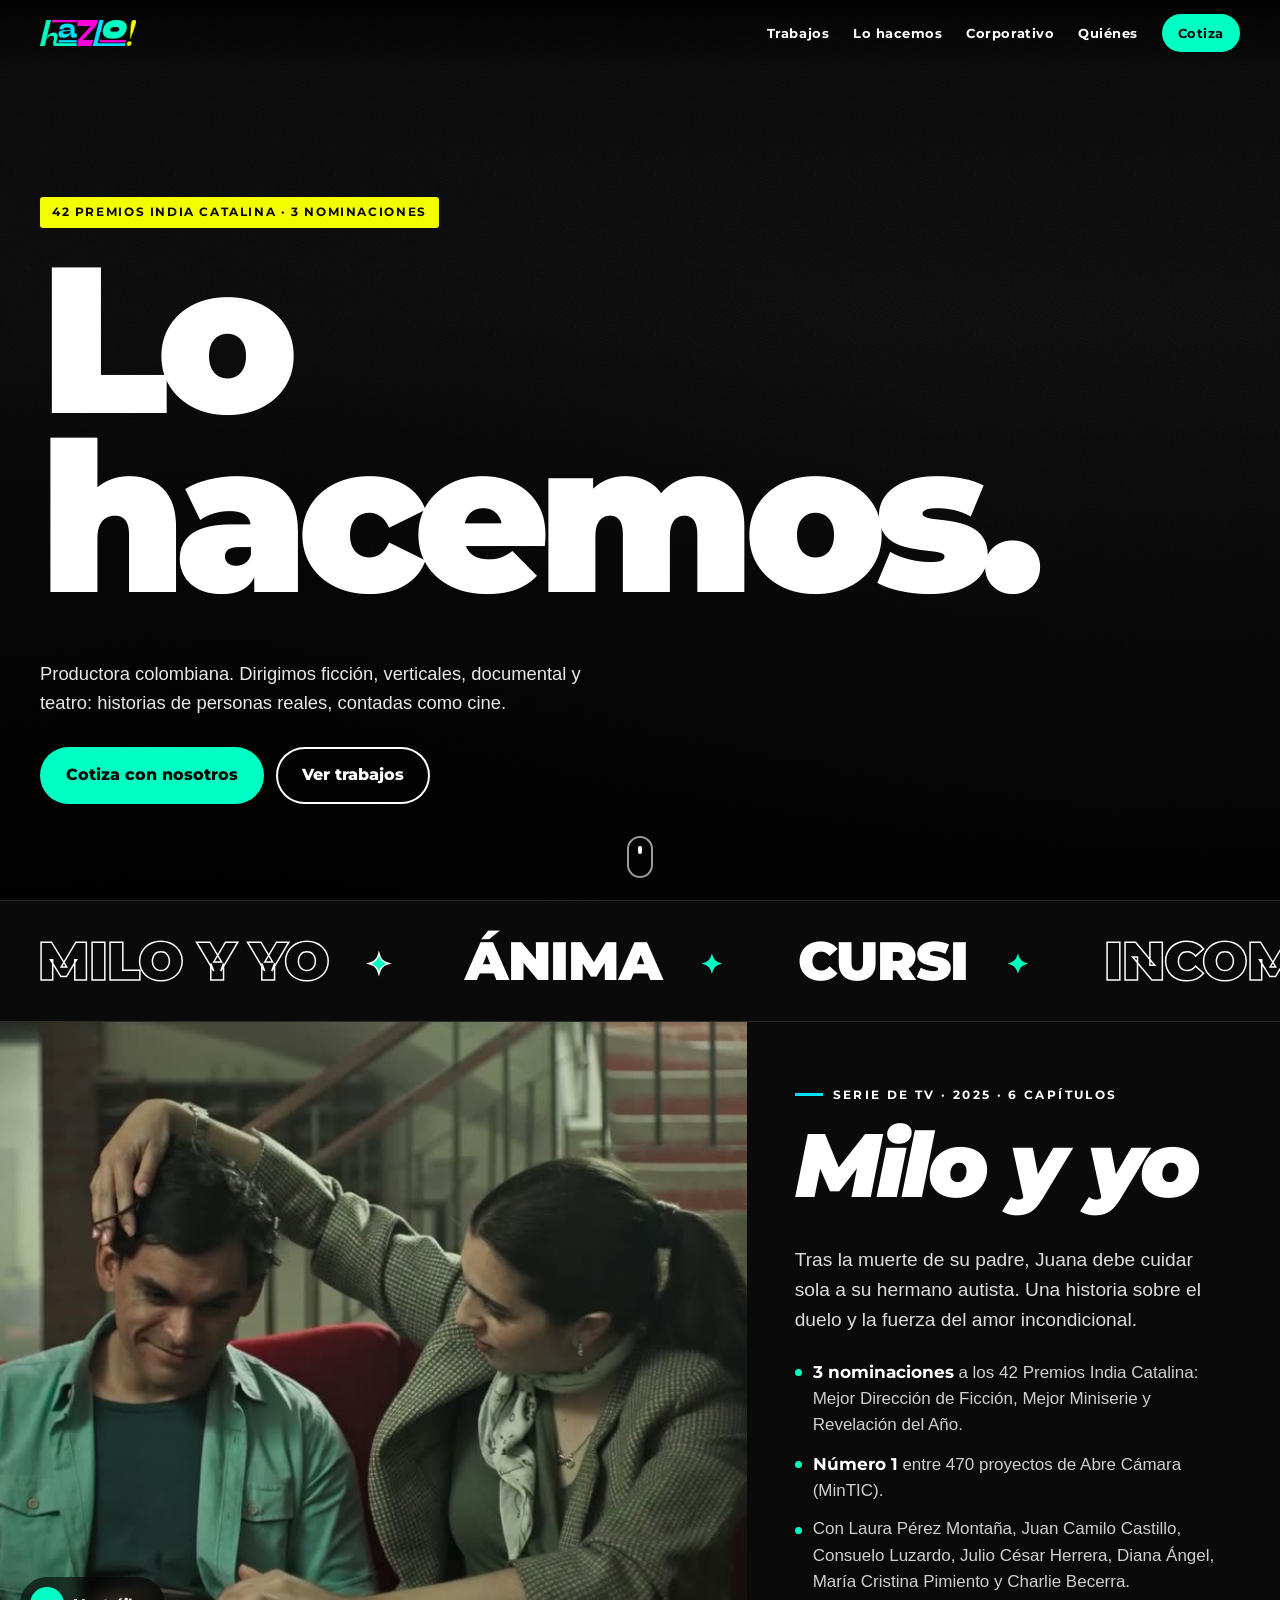
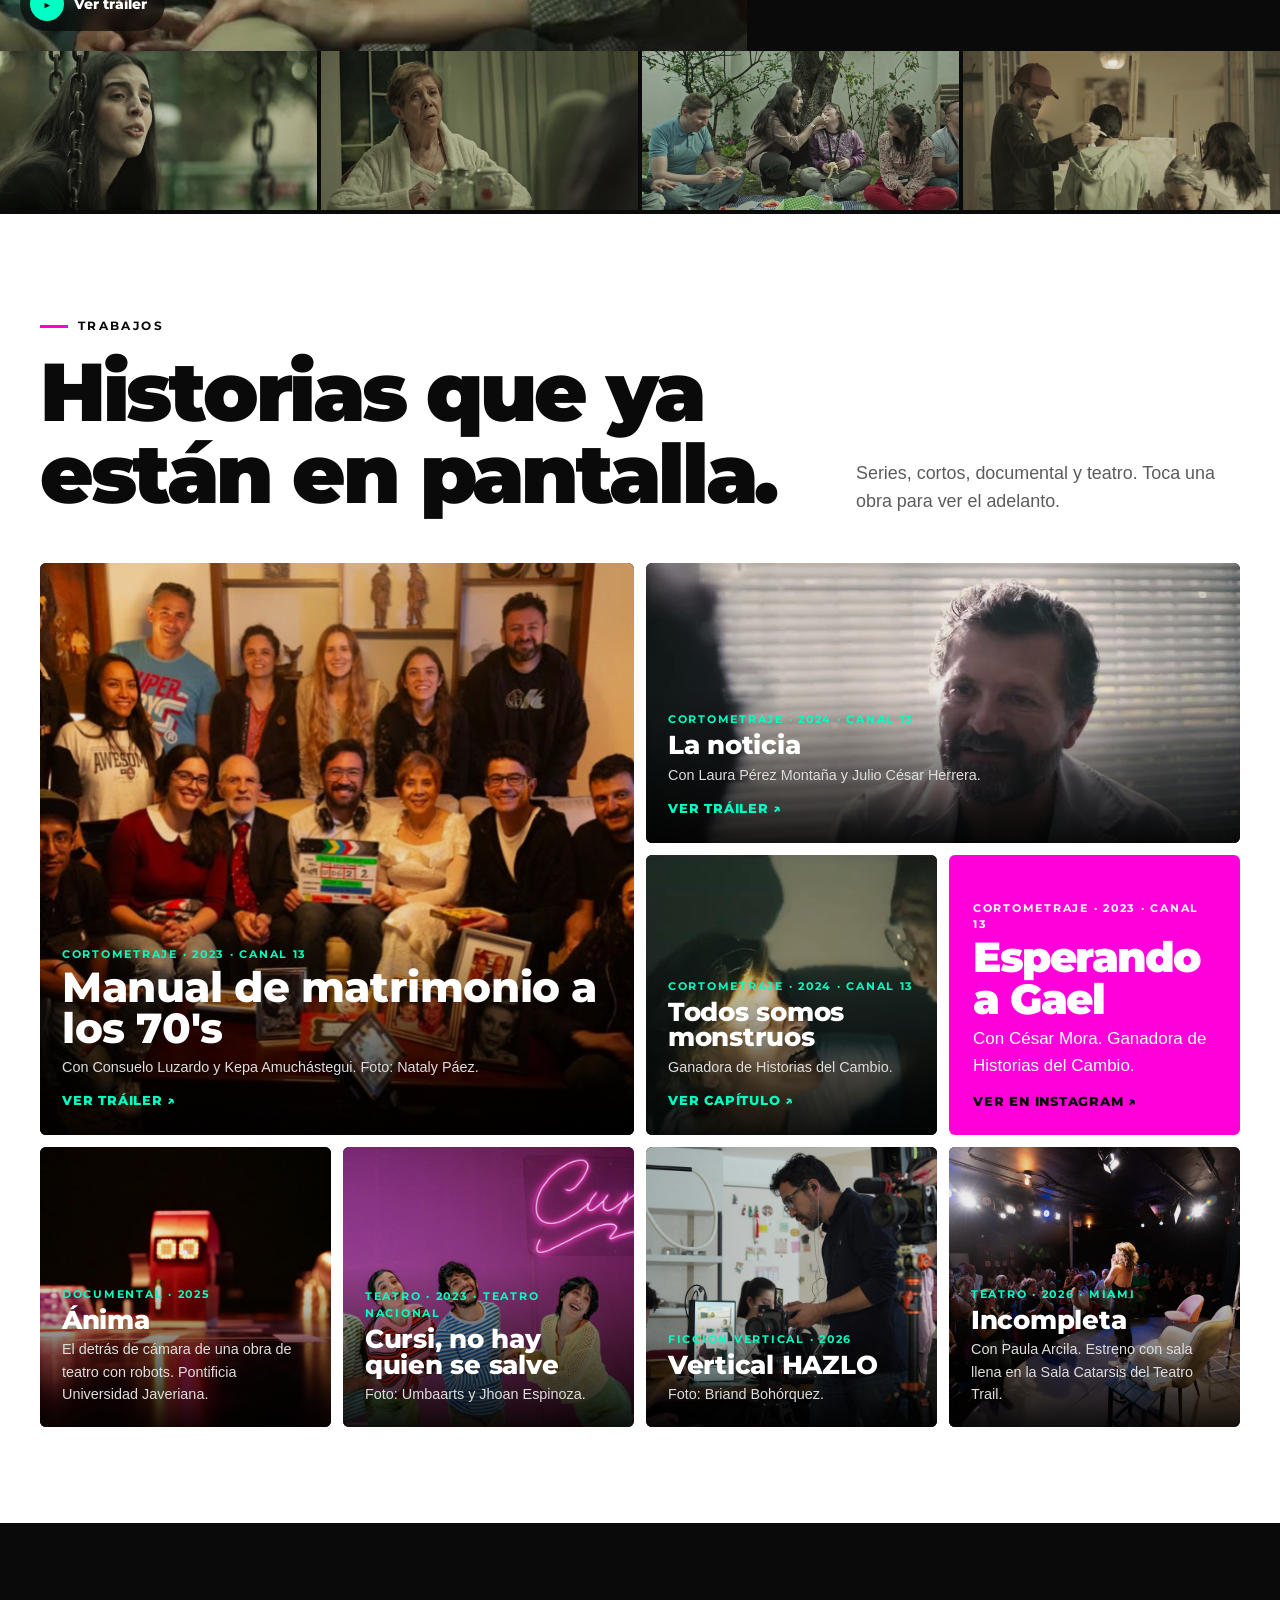
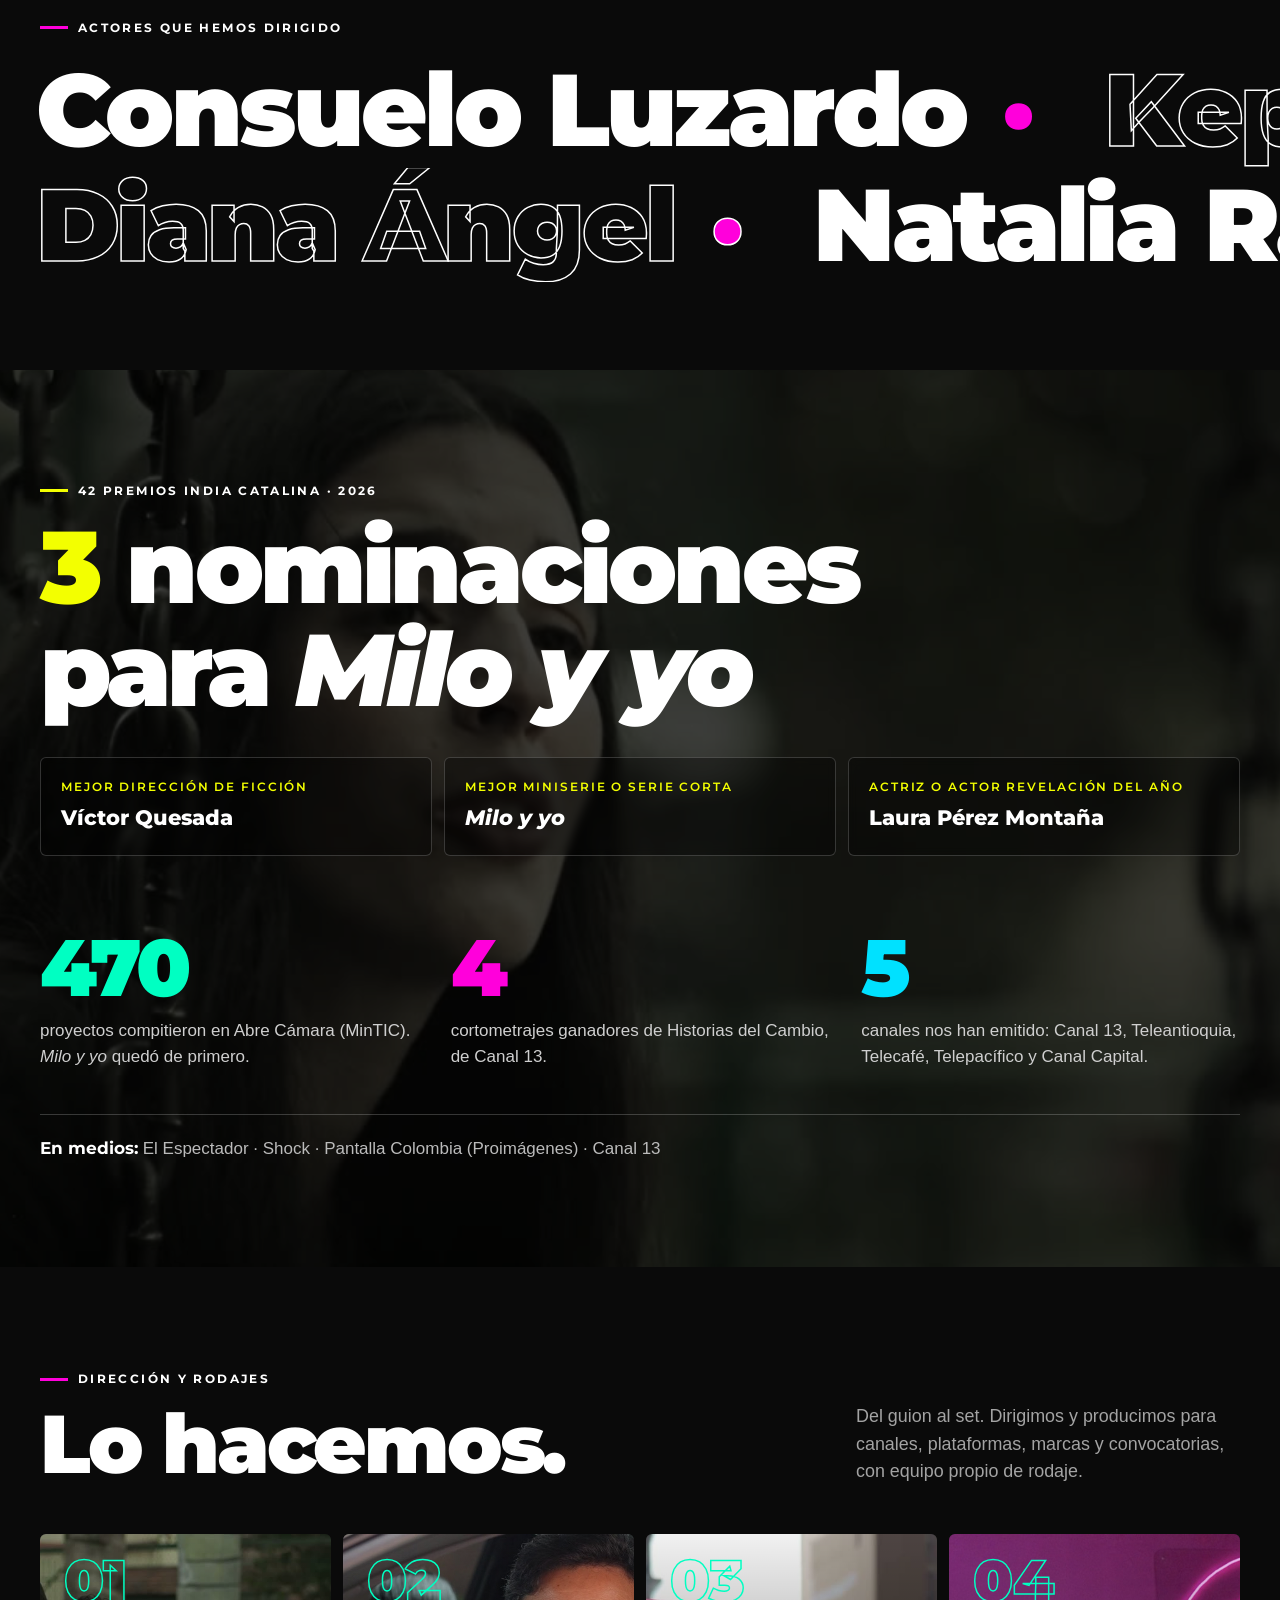
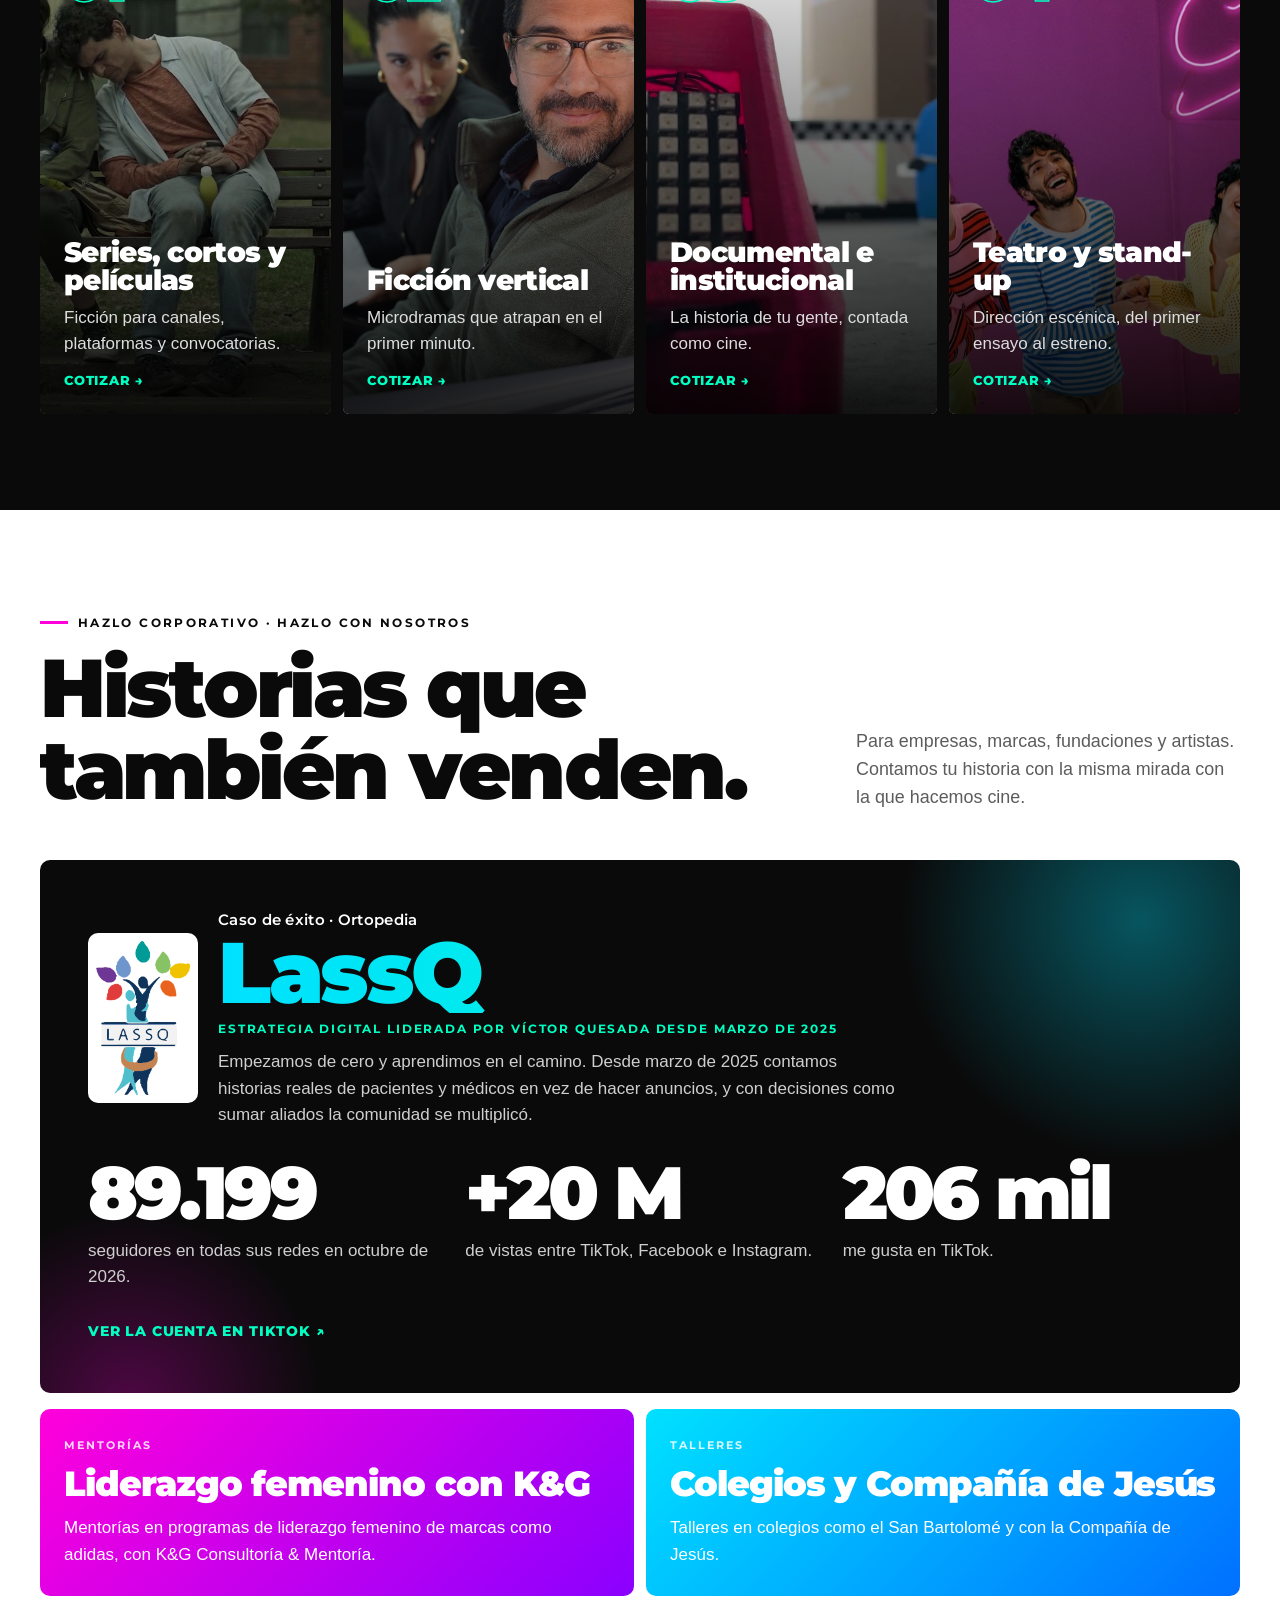
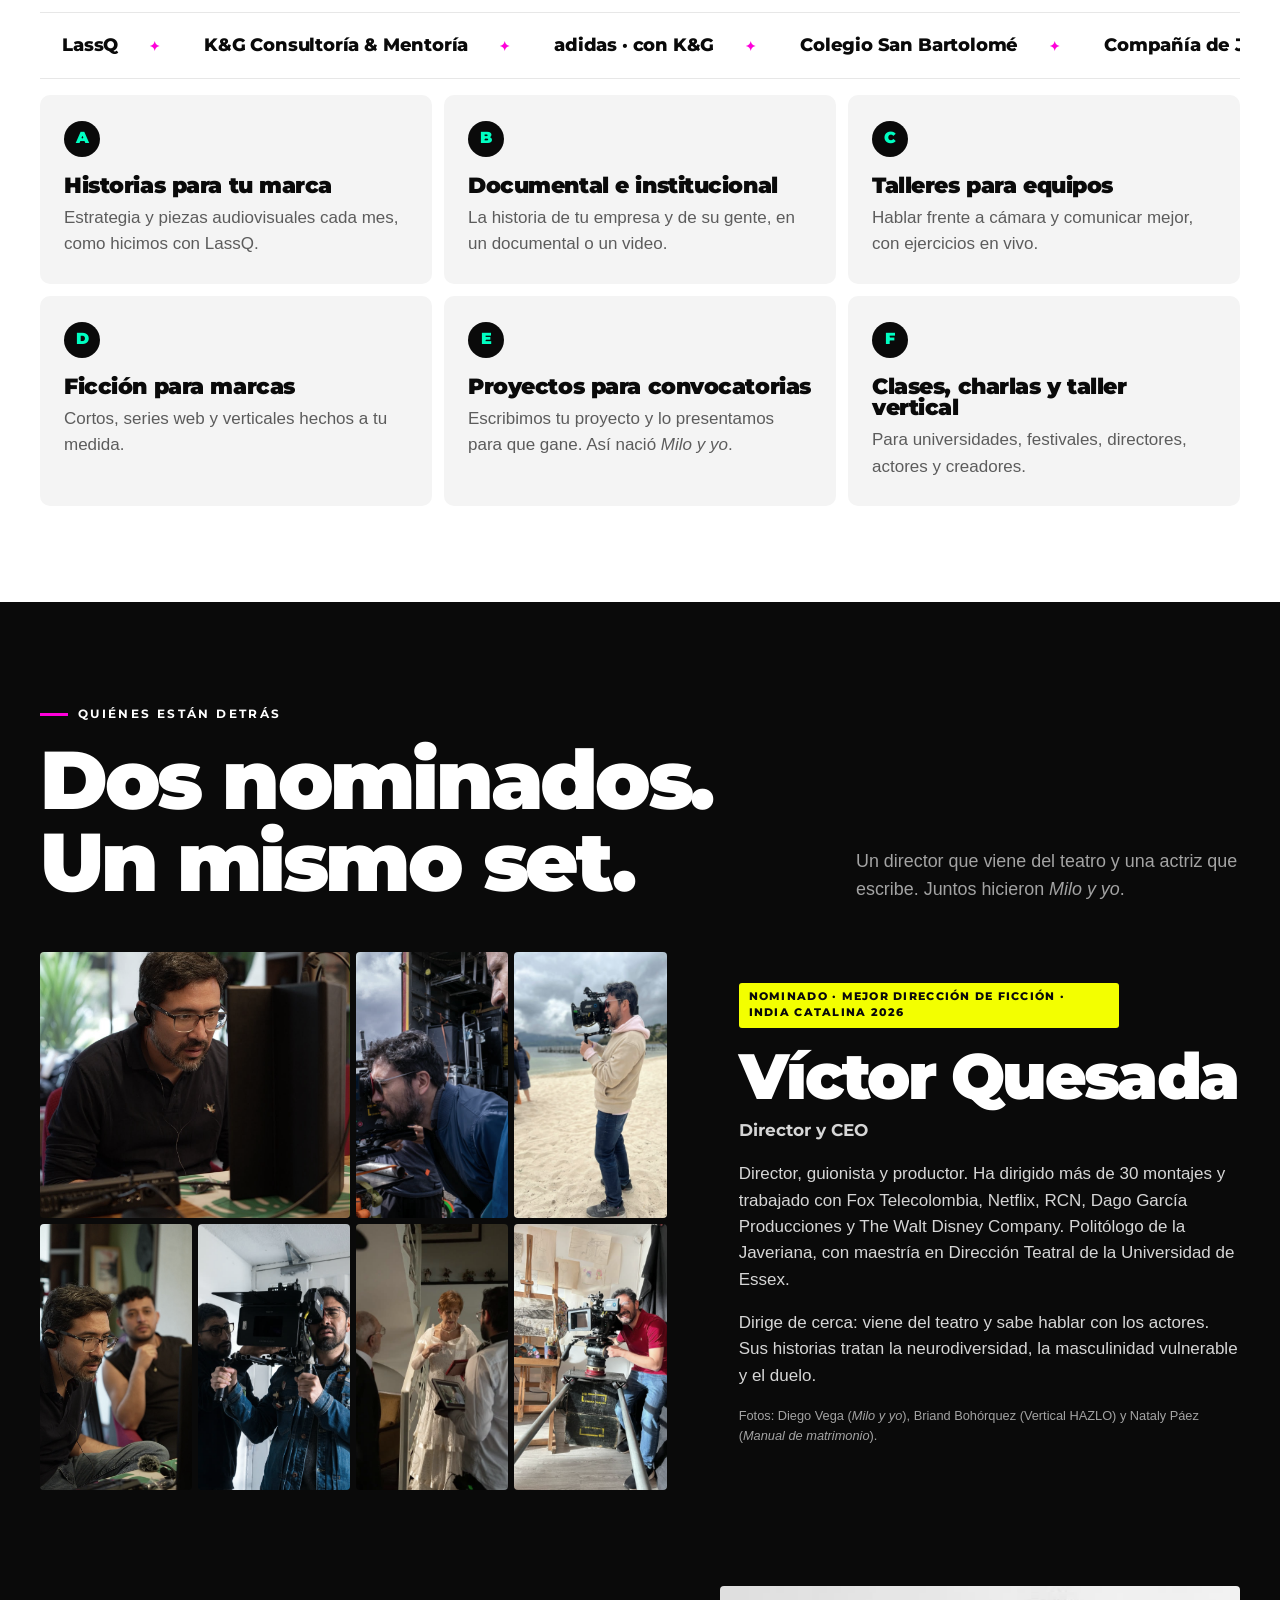
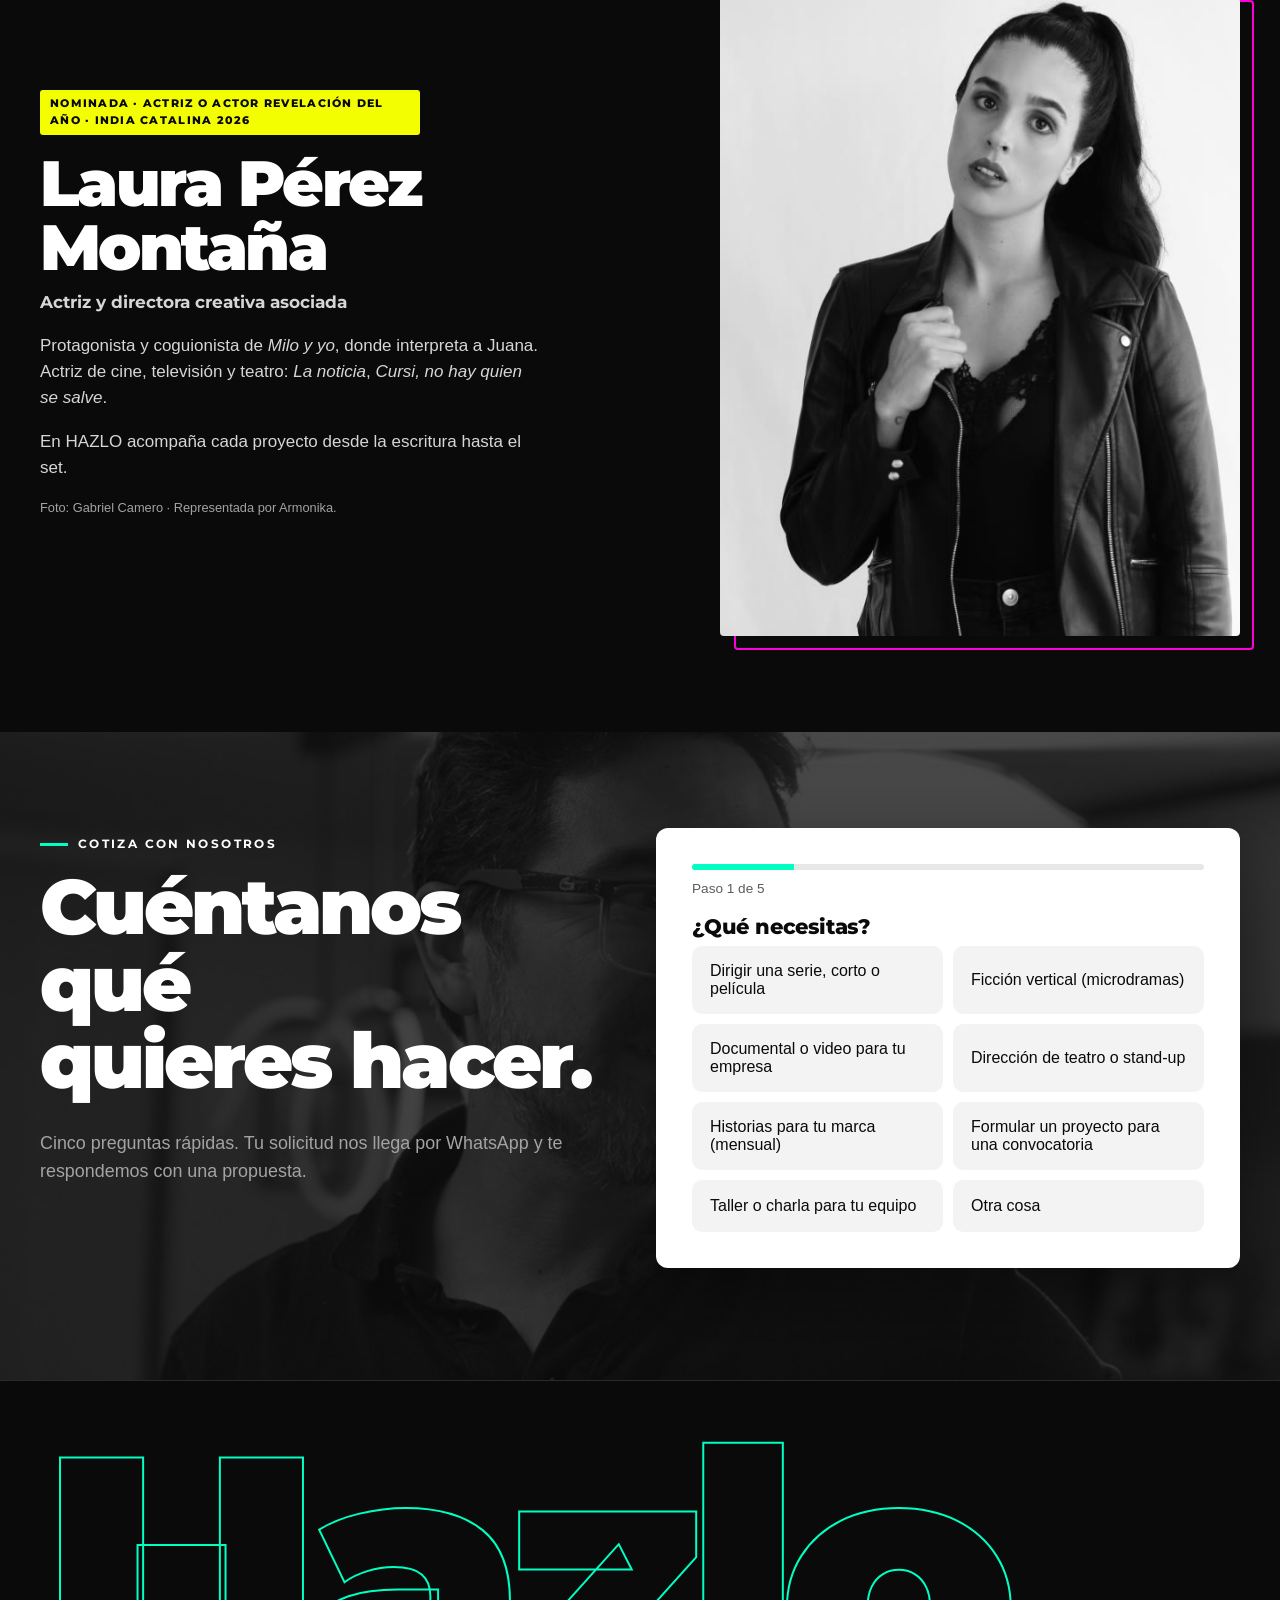
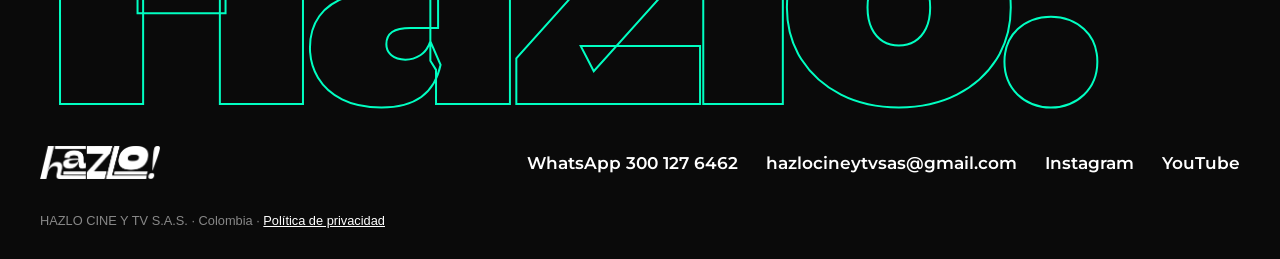
==== index.html @ c95ac0cb "Web de HAZLO: primera publicación Co-Authored-By: Claude Opus 5.5 <noreply@anthropic.com>" ====
<!doctype html>
<html lang="es">
<head>
  <meta charset="utf-8">
  <meta name="viewport" content="width=device-width, initial-scale=1">
  <title>HAZLO · Productora de cine y televisión</title>
  <meta name="description" content="HAZLO es una productora colombiana. Dirigimos ficción, verticales, documental y teatro. Milo y yo: tres nominaciones a los Premios India Catalina 2026.">
  <meta property="og:title" content="HAZLO · Lo hacemos.">
  <meta property="og:description" content="Productora colombiana de cine y televisión. Cine que transforma. Historias que sanan.">
  <meta property="og:image" content="img/milo-banco.jpg">
  <meta name="theme-color" content="#0A0A0A">
  <link rel="icon" href="img/logo-color.png">
  <link rel="preconnect" href="https://fonts.googleapis.com">
  <link rel="preconnect" href="https://fonts.gstatic.com" crossorigin>
  <link href="https://fonts.googleapis.com/css2?family=Montserrat:ital,wght@0,500;0,600;0,700;0,800;0,900;1,800;1,900&display=swap" rel="stylesheet">
  <link rel="stylesheet" href="estilos.css">
  <script src="cotizador.js" defer></script>
  <script src="efectos.js" defer></script>
</head>
<body>

<header class="barra">
  <a href="#inicio" class="barra-logo"><img src="img/logo-color.png" alt="HAZLO" width="110" height="30"></a>
  <nav aria-label="Principal">
    <a href="#trabajos">Trabajos</a>
    <a href="#lo-hacemos">Lo hacemos</a>
    <a href="#corporativo">Corporativo</a>
    <a href="#quienes">Quiénes</a>
    <a href="#cotiza" class="barra-cta">Cotiza</a>
  </nav>
</header>

<main>

<!-- PORTADA -->
<section id="inicio" class="portada">
  <div class="portada-slides" aria-hidden="true">
    <div style="background-image:url('img/milo-banco.jpg')"></div>
    <div style="background-image:url('img/set-2.jpg')"></div>
    <div style="background-image:url('img/manual-dirigiendo.jpg')"></div>
    <div style="background-image:url('img/cursi.jpg')"></div>
    <div style="background-image:url('img/anima.jpg')"></div>
    <div style="background-image:url('img/vertical-lab.jpg')"></div>
  </div>
  <div class="grano" aria-hidden="true"></div>
  <div class="portada-contenido">
    <a href="#respaldo" class="sello">42 Premios India Catalina · 3 nominaciones</a>
    <h1><span class="linea">Lo</span><span class="linea">hacemos.</span></h1>
    <p class="portada-texto">Productora colombiana. Dirigimos ficción, verticales, documental y teatro: historias de personas reales, contadas como cine.</p>
    <div class="portada-botones">
      <a href="#cotiza" class="boton boton-principal">Cotiza con nosotros</a>
      <a href="#trabajos" class="boton boton-secundario">Ver trabajos</a>
    </div>
  </div>
  <a href="#trabajos" class="portada-bajar" aria-label="Bajar"><span></span></a>
</section>

<!-- CINTA DE TÍTULOS -->
<div class="cinta" aria-label="Algunos de nuestros trabajos">
  <div class="cinta-pista">
    <span>Milo y yo</span><span>Ánima</span><span>Cursi</span><span>Incompleta</span><span>Todos somos monstruos</span><span>La noticia</span><span>Manual de matrimonio a los 70's</span><span>Esperando a Gael</span><span>Vertical HAZLO</span>
    <span aria-hidden="true">Milo y yo</span><span aria-hidden="true">Ánima</span><span aria-hidden="true">Cursi</span><span aria-hidden="true">Incompleta</span><span aria-hidden="true">Todos somos monstruos</span><span aria-hidden="true">La noticia</span><span aria-hidden="true">Manual de matrimonio a los 70's</span><span aria-hidden="true">Esperando a Gael</span><span aria-hidden="true">Vertical HAZLO</span>
  </div>
</div>

<!-- DESTACADO: MILO Y YO -->
<section class="destacado">
  <figure class="destacado-imagen revelar">
    <img src="img/milo-y-yo.jpg" alt="Juana y Milo en el sofá, fotograma de Milo y yo" loading="lazy" width="1200" height="600">
    <a class="play" href="https://www.youtube.com/watch?v=v_jtQocXkQE" target="_blank" rel="noopener"><span>▶</span> Ver tráiler</a>
  </figure>
  <div class="destacado-texto revelar">
    <p class="etiqueta">Serie de TV · 2025 · 6 capítulos</p>
    <h2><em>Milo y yo</em></h2>
    <p class="destacado-logline">Tras la muerte de su padre, Juana debe cuidar sola a su hermano autista. Una historia sobre el duelo y la fuerza del amor incondicional.</p>
    <ul class="destacado-datos">
      <li><strong>3 nominaciones</strong> a los 42 Premios India Catalina: Mejor Dirección de Ficción, Mejor Miniserie y Revelación del Año.</li>
      <li><strong>Número 1</strong> entre 470 proyectos de Abre Cámara (MinTIC).</li>
      <li>Con Laura Pérez Montaña, Juan Camilo Castillo, Consuelo Luzardo, Julio César Herrera, Diana Ángel, María Cristina Pimiento y Charlie Becerra.</li>
    </ul>
  </div>
  <div class="tira">
    <img src="img/milo-columpio.jpg" alt="Juana en el columpio" loading="lazy" width="1200" height="600">
    <img src="img/milo-teresa.jpg" alt="Teresa en la cocina" loading="lazy" width="1200" height="600">
    <img src="img/milo-jardin.jpg" alt="Pícnic en el jardín" loading="lazy" width="1200" height="600">
    <img src="img/milo-pintor.jpg" alt="Milo pintando" loading="lazy" width="1200" height="600">
  </div>
</section>

<!-- TRABAJOS -->
<section id="trabajos" class="claro">
  <div class="seccion">
    <div class="encabezado encabezado-doble">
      <div>
        <p class="etiqueta">Trabajos</p>
        <h2 class="revelar">Historias que ya<br>están en pantalla.</h2>
      </div>
      <p class="intro revelar">Series, cortos, documental y teatro. Toca una obra para ver el adelanto.</p>
    </div>

    <div class="rejilla">
      <a class="obra revelar" href="https://www.youtube.com/watch?v=Esmj-rryp2c" target="_blank" rel="noopener">
        <img src="img/manual-equipo.jpg" alt="Consuelo Luzardo, Kepa Amuchástegui, Víctor Quesada y el equipo de Manual de matrimonio a los 70's" loading="lazy" width="588" height="736" style="object-position: center 35%">
        <div class="obra-info"><p class="obra-tipo">Cortometraje · 2023 · Canal 13</p><h3>Manual de matrimonio a los 70's</h3><p>Con Consuelo Luzardo y Kepa Amuchástegui. Foto: Nataly Páez.</p><span class="ver">Ver tráiler ↗</span></div>
      </a>
      <a class="obra revelar" href="https://www.youtube.com/watch?v=jYFqLLBpoAo" target="_blank" rel="noopener">
        <img src="img/noticia.jpg" alt="Julio César Herrera en La noticia" loading="lazy" width="992" height="540">
        <div class="obra-info"><p class="obra-tipo">Cortometraje · 2024 · Canal 13</p><h3>La noticia</h3><p>Con Laura Pérez Montaña y Julio César Herrera.</p><span class="ver">Ver tráiler ↗</span></div>
      </a>
      <a class="obra revelar" href="https://www.youtube.com/watch?v=A7s67sWnoPI" target="_blank" rel="noopener">
        <img src="img/monstruos.jpg" alt="Fotograma de Todos somos monstruos" loading="lazy" width="960" height="532">
        <div class="obra-info"><p class="obra-tipo">Cortometraje · 2024 · Canal 13</p><h3>Todos somos monstruos</h3><p>Ganadora de Historias del Cambio.</p><span class="ver">Ver capítulo ↗</span></div>
      </a>
      <a class="obra obra-texto obra-color revelar" href="https://www.instagram.com/p/C0CpoooOcSs/" target="_blank" rel="noopener">
        <p class="obra-tipo">Cortometraje · 2023 · Canal 13</p>
        <h3>Esperando a Gael</h3>
        <p>Con César Mora. Ganadora de Historias del Cambio.</p><span class="ver">Ver en Instagram ↗</span>
      </a>
      <div class="obra revelar">
        <img src="img/anima.jpg" alt="Robots en escena en Ánima" loading="lazy" width="1200" height="676">
        <div class="obra-info"><p class="obra-tipo">Documental · 2025</p><h3>Ánima</h3><p>El detrás de cámara de una obra de teatro con robots. Pontificia Universidad Javeriana.</p></div>
      </div>
      <div class="obra revelar">
        <img src="img/cursi.jpg" alt="Elenco de Cursi en escena" loading="lazy" width="1200" height="675">
        <div class="obra-info"><p class="obra-tipo">Teatro · 2023 · Teatro Nacional</p><h3>Cursi, no hay quien se salve</h3><p>Foto: Umbaarts y Jhoan Espinoza.</p></div>
      </div>
      <div class="obra revelar">
        <img src="img/vl-13.jpg" alt="Rodaje del Vertical HAZLO" loading="lazy" width="750" height="1000">
        <div class="obra-info"><p class="obra-tipo">Ficción vertical · 2026</p><h3>Vertical HAZLO</h3><p>Foto: Briand Bohórquez.</p></div>
      </div>
      <div class="obra revelar">
        <img src="img/incompleta.jpg" alt="Público de pie en el estreno de Incompleta" loading="lazy" width="1400" height="934">
        <div class="obra-info"><p class="obra-tipo">Teatro · 2026 · Miami</p><h3>Incompleta</h3><p>Con Paula Arcila. Estreno con sala llena en la Sala Catarsis del Teatro Trail.</p></div>
      </div>
    </div>
  </div>
</section>

<!-- ACTORES: dos cintas en sentidos opuestos -->
<section class="actores" aria-label="Actores que hemos dirigido">
  <p class="etiqueta actores-etiqueta">Actores que hemos dirigido</p>
  <div class="actores-cinta">
    <div class="actores-pista">
      <span>Consuelo Luzardo</span><span class="hueco">Kepa Amuchástegui</span><span>César Mora</span><span class="hueco">Amparo Grisales</span><span>Marcela Carvajal</span><span class="hueco">Lorna Cepeda</span><span>Natalia Reyes</span><span class="hueco">Julio César Herrera</span>
      <span aria-hidden="true">Consuelo Luzardo</span><span class="hueco" aria-hidden="true">Kepa Amuchástegui</span><span aria-hidden="true">César Mora</span><span class="hueco" aria-hidden="true">Amparo Grisales</span><span aria-hidden="true">Marcela Carvajal</span><span class="hueco" aria-hidden="true">Lorna Cepeda</span><span aria-hidden="true">Natalia Reyes</span><span class="hueco" aria-hidden="true">Julio César Herrera</span>
    </div>
  </div>
  <div class="actores-cinta reversa">
    <div class="actores-pista">
      <span class="hueco">Diana Ángel</span><span>Natalia Ramírez</span><span class="hueco">Yuri Vargas</span><span>María Cristina Pimiento</span><span class="hueco">Álvaro Bayona</span><span>Luis Eduardo Arango</span><span class="hueco">Jhon Alex Toro</span><span>Paula Castaño</span><span class="hueco">Laura Pérez Montaña</span>
      <span class="hueco" aria-hidden="true">Diana Ángel</span><span aria-hidden="true">Natalia Ramírez</span><span class="hueco" aria-hidden="true">Yuri Vargas</span><span aria-hidden="true">María Cristina Pimiento</span><span class="hueco" aria-hidden="true">Álvaro Bayona</span><span aria-hidden="true">Luis Eduardo Arango</span><span class="hueco" aria-hidden="true">Jhon Alex Toro</span><span aria-hidden="true">Paula Castaño</span><span class="hueco" aria-hidden="true">Laura Pérez Montaña</span>
    </div>
  </div>
</section>

<!-- RESPALDO -->
<section id="respaldo" class="respaldo">
  <div class="respaldo-fondo" aria-hidden="true"></div>
  <div class="respaldo-interior">
    <p class="etiqueta">42 Premios India Catalina · 2026</p>
    <p class="respaldo-titular revelar"><span class="num">3</span> nominaciones para <em>Milo y yo</em></p>
    <ul class="nominaciones">
      <li class="revelar"><span>Mejor Dirección de Ficción</span>Víctor Quesada</li>
      <li class="revelar"><span>Mejor Miniserie o Serie Corta</span><em>Milo y yo</em></li>
      <li class="revelar"><span>Actriz o Actor Revelación del Año</span>Laura Pérez Montaña</li>
    </ul>
    <div class="cifras">
      <div class="cifra revelar"><p class="cifra-numero"><span class="contar" data-hasta="470">470</span></p><p>proyectos compitieron en Abre Cámara (MinTIC). <em>Milo y yo</em> quedó de primero.</p></div>
      <div class="cifra revelar"><p class="cifra-numero"><span class="contar" data-hasta="4">4</span></p><p>cortometrajes ganadores de Historias del Cambio, de Canal 13.</p></div>
      <div class="cifra revelar"><p class="cifra-numero"><span class="contar" data-hasta="5">5</span></p><p>canales nos han emitido: Canal 13, Teleantioquia, Telecafé, Telepacífico y Canal Capital.</p></div>
    </div>
    <p class="prensa"><span>En medios:</span> El Espectador · Shock · Pantalla Colombia (Proimágenes) · Canal 13</p>
  </div>
</section>

<!-- LO HACEMOS -->
<section id="lo-hacemos" class="lohacemos">
  <div class="seccion">
    <div class="encabezado encabezado-doble">
      <div>
        <p class="etiqueta">Dirección y rodajes</p>
        <h2 class="revelar">Lo hacemos.</h2>
      </div>
      <p class="intro revelar">Del guion al set. Dirigimos y producimos para canales, plataformas, marcas y convocatorias, con equipo propio de rodaje.</p>
    </div>
    <div class="servicios">
      <a href="#cotiza" class="servicio revelar" style="--img:url('img/milo-banco.jpg')"><span class="servicio-num">01</span><h3>Series, cortos y películas</h3><p>Ficción para canales, plataformas y convocatorias.</p><span class="ver">Cotizar →</span></a>
      <a href="#cotiza" class="servicio revelar" style="--img:url('img/vl-04.jpg')"><span class="servicio-num">02</span><h3>Ficción vertical</h3><p>Microdramas que atrapan en el primer minuto.</p><span class="ver">Cotizar →</span></a>
      <a href="#cotiza" class="servicio revelar" style="--img:url('img/anima-robot.jpg')"><span class="servicio-num">03</span><h3>Documental e institucional</h3><p>La historia de tu gente, contada como cine.</p><span class="ver">Cotizar →</span></a>
      <a href="#cotiza" class="servicio revelar" style="--img:url('img/cursi.jpg')"><span class="servicio-num">04</span><h3>Teatro y stand-up</h3><p>Dirección escénica, del primer ensayo al estreno.</p><span class="ver">Cotizar →</span></a>
    </div>
  </div>
</section>

<!-- CORPORATIVO + CASO LASSQ -->
<section id="corporativo" class="claro corporativo">
  <div class="seccion">
    <div class="encabezado encabezado-doble">
      <div>
        <p class="etiqueta">HAZLO Corporativo · Hazlo con nosotros</p>
        <h2 class="revelar">Historias que<br>también venden.</h2>
      </div>
      <p class="intro revelar">Para empresas, marcas, fundaciones y artistas. Contamos tu historia con la misma mirada con la que hacemos cine.</p>
    </div>

    <article class="caso revelar">
      <div class="caso-cabeza">
        <img class="caso-logo" src="img/logo-lassq.png" alt="Logo de Ortopedia LassQ" width="317" height="520" loading="lazy">
        <div>
          <p class="caso-marca">Caso de éxito · Ortopedia <strong>LassQ</strong></p>
          <p class="caso-sub">Estrategia digital liderada por Víctor Quesada desde marzo de 2025</p>
          <p class="caso-texto">Empezamos de cero y aprendimos en el camino. Desde marzo de 2025 contamos historias reales de pacientes y médicos en vez de hacer anuncios, y con decisiones como sumar aliados la comunidad se multiplicó.</p>
        </div>
      </div>
      <div class="caso-cifras">
        <div><p class="caso-num"><span class="contar" data-hasta="89199" data-formato="miles">89.199</span></p><p>seguidores en todas sus redes en octubre de 2026.</p></div>
        <div><p class="caso-num">+<span class="contar" data-hasta="20">20</span> M</p><p>de vistas entre TikTok, Facebook e Instagram.</p></div>
        <div><p class="caso-num"><span class="contar" data-hasta="206">206</span> mil</p><p>me gusta en TikTok.</p></div>
      </div>
      <a class="caso-enlace" href="https://www.tiktok.com/@ortopedialassq" target="_blank" rel="noopener">Ver la cuenta en TikTok ↗</a>
    </article>

    <div class="experiencia revelar">
      <div class="exp-item"><p class="exp-tipo">Mentorías</p><h3>Liderazgo femenino con K&amp;G</h3><p>Mentorías en programas de liderazgo femenino de marcas como adidas, con K&amp;G Consultoría &amp; Mentoría.</p></div>
      <div class="exp-item"><p class="exp-tipo">Talleres</p><h3>Colegios y Compañía de Jesús</h3><p>Talleres en colegios como el San Bartolomé y con la Compañía de Jesús.</p></div>
    </div>

    <div class="aliados" aria-label="Con quiénes hemos trabajado">
      <div class="aliados-pista">
        <span>LassQ</span><span>K&amp;G Consultoría &amp; Mentoría</span><span>adidas · con K&amp;G</span><span>Colegio San Bartolomé</span><span>Compañía de Jesús</span><span>MinTIC</span><span>Canal 13</span><span>Telecafé</span><span>Pontificia Universidad Javeriana</span><span>Teatro Nacional</span><span>Teatro Trail</span>
        <span aria-hidden="true">LassQ</span><span aria-hidden="true">K&amp;G Consultoría &amp; Mentoría</span><span aria-hidden="true">adidas · con K&amp;G</span><span aria-hidden="true">Colegio San Bartolomé</span><span aria-hidden="true">Compañía de Jesús</span><span aria-hidden="true">MinTIC</span><span aria-hidden="true">Canal 13</span><span aria-hidden="true">Telecafé</span><span aria-hidden="true">Pontificia Universidad Javeriana</span><span aria-hidden="true">Teatro Nacional</span><span aria-hidden="true">Teatro Trail</span>
      </div>
    </div>

    <div class="tarjetas-corp">
      <div class="tarjeta-corp revelar"><span class="tc-num">A</span><h3>Historias para tu marca</h3><p>Estrategia y piezas audiovisuales cada mes, como hicimos con LassQ.</p></div>
      <div class="tarjeta-corp revelar"><span class="tc-num">B</span><h3>Documental e institucional</h3><p>La historia de tu empresa y de su gente, en un documental o un video.</p></div>
      <div class="tarjeta-corp revelar"><span class="tc-num">C</span><h3>Talleres para equipos</h3><p>Hablar frente a cámara y comunicar mejor, con ejercicios en vivo.</p></div>
      <div class="tarjeta-corp revelar"><span class="tc-num">D</span><h3>Ficción para marcas</h3><p>Cortos, series web y verticales hechos a tu medida.</p></div>
      <div class="tarjeta-corp revelar"><span class="tc-num">E</span><h3>Proyectos para convocatorias</h3><p>Escribimos tu proyecto y lo presentamos para que gane. Así nació <em>Milo y yo</em>.</p></div>
      <div class="tarjeta-corp revelar"><span class="tc-num">F</span><h3>Clases, charlas y taller vertical</h3><p>Para universidades, festivales, directores, actores y creadores.</p></div>
    </div>
  </div>
</section>

<!-- QUIÉNES -->
<section id="quienes" class="quienes">
  <div class="seccion">
    <div class="encabezado encabezado-doble">
      <div>
        <p class="etiqueta">Quiénes están detrás</p>
        <h2 class="revelar">Dos nominados.<br>Un mismo set.</h2>
      </div>
      <p class="intro revelar">Un director que viene del teatro y una actriz que escribe. Juntos hicieron <em>Milo y yo</em>.</p>
    </div>

    <article class="perfil">
      <div class="collage revelar" aria-label="Víctor Quesada dirigiendo en distintos rodajes">
        <img class="c1" src="img/victor-monitor.jpg" alt="Víctor mirando el monitor durante un rodaje" loading="lazy">
        <img class="c2" src="img/set-2.jpg" alt="Víctor mirando por el visor de una cámara ARRI" loading="lazy">
        <img class="c3" src="img/set-3.jpg" alt="Víctor con la cámara en la playa" loading="lazy">
        <img class="c4" src="img/vl-08.jpg" alt="Víctor dirigiendo frente al monitor con un actor" loading="lazy">
        <img class="c5" src="img/set-1.jpg" alt="Víctor con la cámara al hombro" loading="lazy">
        <img class="c6" src="img/manual-dirigiendo.jpg" alt="Víctor dirigiendo a Consuelo Luzardo y Kepa Amuchástegui" loading="lazy">
        <img class="c7" src="img/set-4.jpg" alt="Víctor detrás de una cámara de cine" loading="lazy">
      </div>
      <div class="perfil-texto revelar">
        <p class="perfil-sello">Nominado · Mejor Dirección de Ficción · India Catalina 2026</p>
        <h3>Víctor Quesada</h3>
        <p class="perfil-cargo">Director y CEO</p>
        <p>Director, guionista y productor. Ha dirigido más de 30 montajes y trabajado con Fox Telecolombia, Netflix, RCN, Dago García Producciones y The Walt Disney Company. Politólogo de la Javeriana, con maestría en Dirección Teatral de la Universidad de Essex.</p>
        <p>Dirige de cerca: viene del teatro y sabe hablar con los actores. Sus historias tratan la neurodiversidad, la masculinidad vulnerable y el duelo.</p>
        <p class="credito">Fotos: Diego Vega (<em>Milo y yo</em>), Briand Bohórquez (Vertical HAZLO) y Nataly Páez (<em>Manual de matrimonio</em>).</p>
      </div>
    </article>

    <article class="perfil perfil-invertido">
      <figure class="perfil-retrato revelar">
        <img src="img/laura-book.jpg" alt="Laura Pérez Montaña" loading="lazy">
      </figure>
      <div class="perfil-texto revelar">
        <p class="perfil-sello">Nominada · Actriz o Actor Revelación del Año · India Catalina 2026</p>
        <h3>Laura Pérez Montaña</h3>
        <p class="perfil-cargo">Actriz y directora creativa asociada</p>
        <p>Protagonista y coguionista de <em>Milo y yo</em>, donde interpreta a Juana. Actriz de cine, televisión y teatro: <em>La noticia</em>, <em>Cursi, no hay quien se salve</em>.</p>
        <p>En HAZLO acompaña cada proyecto desde la escritura hasta el set.</p>
        <p class="credito">Foto: Gabriel Camero · Representada por Armonika.</p>
      </div>
    </article>
  </div>
</section>

<!-- COTIZADOR -->
<section id="cotiza" class="cotiza">
  <div class="cotiza-fondo" aria-hidden="true"></div>
  <div class="cotiza-interior">
    <div class="encabezado">
      <p class="etiqueta">Cotiza con nosotros</p>
      <h2 class="revelar">Cuéntanos qué<br>quieres hacer.</h2>
      <p class="intro">Cinco preguntas rápidas. Tu solicitud nos llega por WhatsApp y te respondemos con una propuesta.</p>
    </div>

    <div id="cotizador" class="cotizador">
      <div class="progreso" aria-hidden="true"><div class="progreso-barra"></div></div>
      <p class="progreso-texto" aria-live="polite"></p>

      <div data-paso="1" data-campo="servicio">
        <h3 tabindex="-1">¿Qué necesitas?</h3>
        <div class="opciones">
          <button type="button" class="opcion" data-valor="dirigir una serie, un corto o una película">Dirigir una serie, corto o película</button>
          <button type="button" class="opcion" data-valor="ficción vertical (microdramas)">Ficción vertical (microdramas)</button>
          <button type="button" class="opcion" data-valor="un documental o un video para mi empresa">Documental o video para tu empresa</button>
          <button type="button" class="opcion" data-valor="dirección de teatro o stand-up">Dirección de teatro o stand-up</button>
          <button type="button" class="opcion" data-valor="historias para mi marca (contenido mensual)">Historias para tu marca (mensual)</button>
          <button type="button" class="opcion" data-valor="formular un proyecto para una convocatoria">Formular un proyecto para una convocatoria</button>
          <button type="button" class="opcion" data-valor="un taller o una charla para mi equipo">Taller o charla para tu equipo</button>
          <button type="button" class="opcion" data-valor="otra cosa">Otra cosa</button>
        </div>
      </div>

      <div data-paso="2" data-campo="quien" hidden>
        <h3 tabindex="-1">¿Quién lo pide?</h3>
        <div class="opciones">
          <button type="button" class="opcion" data-valor="una productora, canal o plataforma">Productora, canal o plataforma</button>
          <button type="button" class="opcion" data-valor="una empresa o marca">Empresa o marca</button>
          <button type="button" class="opcion" data-valor="una fundación o entidad pública">Fundación o entidad pública</button>
          <button type="button" class="opcion" data-valor="artista o creador">Artista o creador</button>
        </div>
      </div>

      <div data-paso="3" data-campo="cuando" hidden>
        <h3 tabindex="-1">¿Para cuándo?</h3>
        <div class="opciones">
          <button type="button" class="opcion" data-valor="este mes">Este mes</button>
          <button type="button" class="opcion" data-valor="dentro de 1 a 3 meses">En 1 a 3 meses</button>
          <button type="button" class="opcion" data-valor="más adelante">Más adelante</button>
        </div>
      </div>

      <div data-paso="4" data-campo="presupuesto" hidden>
        <h3 tabindex="-1">¿Presupuesto aproximado?</h3>
        <p class="ayuda">En pesos colombianos. Nos ayuda a proponerte lo que de verdad cabe.</p>
        <div class="opciones">
          <button type="button" class="opcion" data-valor="de menos de 5 millones">Menos de 5 millones</button>
          <button type="button" class="opcion" data-valor="de 5 a 15 millones">De 5 a 15 millones</button>
          <button type="button" class="opcion" data-valor="de 15 a 50 millones">De 15 a 50 millones</button>
          <button type="button" class="opcion" data-valor="de más de 50 millones">Más de 50 millones</button>
          <button type="button" class="opcion" data-valor="todavía no lo sé">Todavía no lo sé</button>
        </div>
      </div>

      <div data-paso="5" hidden>
        <h3 tabindex="-1">¿Quién eres?</h3>
        <form novalidate>
          <label>Tu nombre
            <input name="nombre" autocomplete="name" required>
          </label>
          <label>Empresa o proyecto <span class="opcional">(opcional)</span>
            <input name="empresa" autocomplete="organization">
          </label>
          <label>Cuéntanos en dos líneas <span class="opcional">(opcional)</span>
            <textarea name="detalle" rows="3" maxlength="500"></textarea>
          </label>
          <button type="submit" class="boton boton-principal boton-whatsapp">Enviar por WhatsApp</button>
        </form>
      </div>

      <p class="error" role="alert"></p>
      <button type="button" class="atras" hidden>← Atrás</button>

      <div class="listo" hidden>
        <h3 tabindex="-1">¡Listo!</h3>
        <p>Te respondemos con una propuesta en 24 horas.</p>
        <p class="ayuda">¿No se abrió WhatsApp? <a class="reenviar" href="#" target="_blank" rel="noopener">Ábrelo aquí</a> o escríbenos a <a href="mailto:hazlocineytvsas@gmail.com">hazlocineytvsas@gmail.com</a>.</p>
      </div>
    </div>
  </div>
</section>

</main>

<footer class="pie">
  <p class="pie-grande">Hazlo.</p>
  <div class="pie-fila">
    <img src="img/logo-blanco.png" alt="HAZLO" width="120" height="33" loading="lazy">
    <ul class="pie-contacto">
      <li><a href="https://wa.me/573001276462" target="_blank" rel="noopener">WhatsApp 300 127 6462</a></li>
      <li><a href="mailto:hazlocineytvsas@gmail.com">hazlocineytvsas@gmail.com</a></li>
      <li><a href="https://www.instagram.com/hazlocineytv/" target="_blank" rel="noopener">Instagram</a></li>
      <li><a href="https://www.youtube.com/@HAZLOCINEYTV" target="_blank" rel="noopener">YouTube</a></li>
    </ul>
  </div>
  <p class="pie-legal">HAZLO CINE Y TV S.A.S. · Colombia · <a href="privacidad.html">Política de privacidad</a></p>
</footer>

</body>
</html>
---- estilos.css ----
/* HAZLO — colores, letra y logo del Manual de marca HAZLO.
   Fondos: negro y blanco puro (Víctor quitó el crema el 2026-10-14). Neón en detalles.
   Referencia de tono: productoras de autor (A24): imagen grande, letra enorme, movimiento sutil. */
:root {
  --menta: #00FFC2;
  --fucsia: #FF00DB;
  --cian: #00E1FF;
  --amarillo: #F3FF00;
  --negro: #0A0A0A;
  --negro-2: #141414;
  --blanco: #FFFFFF;
  --gris: #5c5c5c;
  --gris-claro: #a3a3a3;
  --linea-claro: #e7e7e7;
  --linea-oscuro: #2a2a2a;
  --titulos: 'Montserrat', Arial, sans-serif;
  --cuerpo: Arial, Helvetica, sans-serif;
  --ancho: 1320px;
  --margen: 16px;
}

* { box-sizing: border-box; }
html { scroll-behavior: smooth; scroll-padding-top: 64px; }
body {
  margin: 0; background: var(--negro); color: var(--blanco);
  font-family: var(--cuerpo); font-size: 17px; line-height: 1.55;
  -webkit-font-smoothing: antialiased; overflow-x: hidden;
}
img { max-width: 100%; height: auto; display: block; }
a { color: inherit; }
h1, h2, h3 { font-family: var(--titulos); line-height: 1; margin: 0 0 .4em; }
h2 { font-size: clamp(2.5rem, 8.5vw, 6.2rem); font-weight: 900; letter-spacing: -.04em; }
h3 { font-size: 1.3rem; font-weight: 800; letter-spacing: -.01em; }
h3:focus { outline: none; }
figure { margin: 0; }
::selection { background: var(--menta); color: var(--negro); }

.seccion { max-width: var(--ancho); margin: 0 auto; padding: 96px var(--margen); }
.claro { background: var(--blanco); color: var(--negro); }
.etiqueta {
  font-family: var(--titulos); font-weight: 700; font-size: .74rem;
  letter-spacing: .2em; text-transform: uppercase; margin: 0 0 16px;
  display: inline-flex; align-items: center; gap: 10px;
}
.etiqueta::before { content: ''; width: 28px; height: 3px; background: var(--fucsia); }
.intro { font-size: 1.12rem; max-width: 30em; color: var(--gris-claro); margin: 0; }
.claro .intro { color: var(--gris); }
.encabezado { margin-bottom: 48px; }
.encabezado-doble { display: grid; gap: 20px; align-items: end; }
.encabezado-doble h2 { margin-bottom: 0; }

/* Aparecer al bajar */
.con-efectos .revelar { opacity: 0; transform: translateY(40px); transition: opacity .9s ease, transform .9s cubic-bezier(.2,.7,.2,1); }
.con-efectos .revelar.visto { opacity: 1; transform: none; }

/* Grano de película */
.grano {
  position: absolute; inset: -50%; z-index: 0; pointer-events: none; opacity: .09;
  background-image: url("data:image/svg+xml,%3Csvg xmlns='http://www.w3.org/2000/svg' width='160' height='160'%3E%3Cfilter id='n'%3E%3CfeTurbulence type='fractalNoise' baseFrequency='.85' numOctaves='3' stitchTiles='stitch'/%3E%3C/filter%3E%3Crect width='100%25' height='100%25' filter='url(%23n)'/%3E%3C/svg%3E");
  animation: grano 1.2s steps(6) infinite;
}
@keyframes grano {
  0% { transform: translate(0, 0); } 20% { transform: translate(-5%, 3%); } 40% { transform: translate(4%, -4%); }
  60% { transform: translate(-3%, 5%); } 80% { transform: translate(5%, 2%); } 100% { transform: translate(0, 0); }
}

/* Barra superior */
.barra {
  position: fixed; top: 0; left: 0; right: 0; z-index: 30;
  display: flex; align-items: center; justify-content: space-between; gap: 12px;
  padding: 14px var(--margen);
  background: linear-gradient(rgba(0,0,0,.7), rgba(0,0,0,0));
  transition: background .3s, padding .3s, backdrop-filter .3s;
}
.barra.solida { background: rgba(10,10,10,.82); backdrop-filter: blur(12px); -webkit-backdrop-filter: blur(12px); padding-top: 10px; padding-bottom: 10px; }
.barra-logo img { width: 96px; }
.barra nav { display: flex; gap: 24px; align-items: center; }
.barra nav a { color: #fff; text-decoration: none; font-family: var(--titulos); font-weight: 700; font-size: .82rem; letter-spacing: .04em; }
.barra nav a:not(.barra-cta) { display: none; }
.barra-cta { background: var(--menta); color: var(--negro) !important; padding: 9px 16px; border-radius: 999px; }

/* Portada */
.portada { position: relative; overflow: hidden; isolation: isolate; min-height: 100svh; display: flex; align-items: flex-end; background: var(--negro); }
.portada-slides, .portada-slides div { position: absolute; inset: 0; }
.portada-slides div { background-size: cover; background-position: center; opacity: 0; animation: diapositiva 36s infinite; }
.portada-slides div:nth-child(2) { animation-delay: 6s; }
.portada-slides div:nth-child(3) { animation-delay: 12s; }
.portada-slides div:nth-child(4) { animation-delay: 18s; }
.portada-slides div:nth-child(5) { animation-delay: 24s; }
.portada-slides div:nth-child(6) { animation-delay: 30s; }
@keyframes diapositiva {
  0% { opacity: 0; transform: scale(1.1); } 4% { opacity: 1; } 17% { opacity: 1; } 21% { opacity: 0; transform: scale(1); } 100% { opacity: 0; }
}
.portada::after {
  content: ''; position: absolute; inset: 0; z-index: 0; pointer-events: none;
  background: linear-gradient(180deg, rgba(0,0,0,.4) 0%, rgba(0,0,0,.1) 35%, rgba(0,0,0,.88) 100%), radial-gradient(ellipse at 15% 85%, rgba(0,0,0,.6), transparent 60%);
}
.portada-contenido { position: relative; z-index: 1; width: 100%; max-width: var(--ancho); margin: 0 auto; padding: 120px var(--margen) 96px; }
.sello {
  display: inline-block; text-decoration: none; margin-bottom: 22px;
  font-family: var(--titulos); font-weight: 700; font-size: .72rem; letter-spacing: .14em; text-transform: uppercase;
  color: var(--negro); background: var(--amarillo); padding: 7px 12px; border-radius: 3px;
}
.portada h1 { font-size: clamp(3.4rem, 17.5vw, 13rem); font-weight: 900; letter-spacing: -.055em; line-height: .86; margin-bottom: .25em; }
.portada h1 .linea { display: block; animation: subir 1.1s cubic-bezier(.2,.7,.2,1) both; }
.portada h1 .linea:nth-child(2) { animation-delay: .15s; }
@keyframes subir { from { opacity: 0; transform: translateY(60px); } to { opacity: 1; transform: none; } }
.portada-texto { font-size: 1.15rem; max-width: 30em; margin: 0 0 30px; color: #e8e8e8; animation: subir 1.1s .35s both; }
.portada-botones { display: flex; flex-wrap: wrap; gap: 12px; animation: subir 1.1s .5s both; }
.portada-bajar { position: absolute; z-index: 1; left: 50%; bottom: 22px; width: 26px; height: 42px; border: 2px solid rgba(255,255,255,.6); border-radius: 14px; transform: translateX(-50%); display: none; }
.portada-bajar span { position: absolute; left: 50%; top: 8px; width: 4px; height: 8px; margin-left: -2px; border-radius: 2px; background: #fff; animation: rueda 1.6s infinite; }
@keyframes rueda { 0% { opacity: 0; transform: translateY(0); } 30% { opacity: 1; } 100% { opacity: 0; transform: translateY(14px); } }

/* Botones */
.boton {
  display: inline-block; border: 0; cursor: pointer; text-decoration: none; text-align: center;
  font-family: var(--titulos); font-weight: 800; font-size: 1rem; padding: 16px 26px; border-radius: 999px; min-height: 50px;
  transition: transform .15s, background .15s;
}
.boton:hover { transform: translateY(-2px); }
.boton-principal { background: var(--menta); color: var(--negro); }
.boton-principal:hover { background: var(--amarillo); }
.boton-secundario { background: transparent; color: #fff; box-shadow: inset 0 0 0 2px #fff; }
.boton-secundario:hover { box-shadow: inset 0 0 0 2px var(--cian); color: var(--cian); }
.ver { display: inline-block; margin-top: 12px; font-family: var(--titulos); font-weight: 800; font-size: .82rem; letter-spacing: .06em; text-transform: uppercase; color: var(--menta); }

/* Cinta de títulos */
.cinta { background: var(--negro); overflow: hidden; border-top: 1px solid var(--linea-oscuro); border-bottom: 1px solid var(--linea-oscuro); }
.cinta-pista { display: flex; width: max-content; animation: cinta 45s linear infinite; font-family: var(--titulos); font-weight: 900; font-size: clamp(1.6rem, 5vw, 3.4rem); text-transform: uppercase; letter-spacing: -.02em; padding: 18px 0; }
.cinta-pista span { padding: 0 .7em; white-space: nowrap; }
.cinta-pista span:nth-child(3n+1) { color: transparent; -webkit-text-stroke: 1.5px #fff; }
.cinta-pista span::after { content: '✦'; color: var(--menta); margin-left: 1.4em; font-size: .5em; vertical-align: middle; }
@keyframes cinta { to { transform: translateX(-50%); } }

/* Destacado Milo y yo */
.destacado { display: grid; background: var(--negro); }
.destacado-imagen { position: relative; overflow: hidden; }
.destacado-imagen img { width: 100%; aspect-ratio: 16 / 9; object-fit: cover; transition: transform 1.2s ease; }
.destacado-imagen:hover img { transform: scale(1.04); }
.play {
  position: absolute; left: 20px; bottom: 20px; display: inline-flex; align-items: center; gap: 10px; text-decoration: none;
  font-family: var(--titulos); font-weight: 800; font-size: .9rem; background: rgba(0,0,0,.6); backdrop-filter: blur(6px); padding: 10px 18px 10px 10px; border-radius: 999px;
}
.play span { display: grid; place-items: center; width: 34px; height: 34px; border-radius: 50%; background: var(--menta); color: var(--negro); font-size: .8rem; }
.play:hover span { background: var(--amarillo); }
.destacado-texto { padding: 48px var(--margen) 40px; max-width: 760px; }
.destacado-texto h2 { font-size: clamp(3rem, 12vw, 5.6rem); white-space: nowrap; }
.destacado-texto .etiqueta::before { background: var(--cian); }
.destacado-logline { font-size: 1.2rem; color: #ddd; margin: 0 0 24px; }
.destacado-datos { list-style: none; padding: 0; margin: 0; display: grid; gap: 12px; color: #cfcfcf; }
.destacado-datos li { padding-left: 18px; position: relative; }
.destacado-datos li::before { content: ''; position: absolute; left: 0; top: .6em; width: 7px; height: 7px; background: var(--menta); border-radius: 50%; }
.destacado-datos strong { color: #fff; font-family: var(--titulos); }
.tira { display: grid; grid-template-columns: repeat(2, 1fr); gap: 4px; padding-bottom: 4px; }
.tira img { width: 100%; aspect-ratio: 2 / 1; object-fit: cover; filter: saturate(.85) brightness(.9); transition: filter .4s; }
.tira img:hover { filter: none; }

/* Trabajos */
.rejilla { display: grid; gap: 12px; }
.obra { position: relative; overflow: hidden; border-radius: 6px; background: var(--negro); color: #fff; min-height: 300px; text-decoration: none; display: block; }
.obra img { position: absolute; inset: 0; width: 100%; height: 100%; object-fit: cover; transition: transform .8s ease, filter .4s; filter: brightness(.92); }
.obra:hover img { transform: scale(1.06); filter: brightness(1); }
.obra-info { position: absolute; left: 0; right: 0; bottom: 0; padding: 22px; background: linear-gradient(transparent, rgba(0,0,0,.9)); }
.obra-info p { margin: 0; font-size: .9rem; color: #ddd; }
.obra h3 { font-size: 1.6rem; margin: 4px 0 6px; }
.obra-tipo { font-family: var(--titulos); font-weight: 700; font-size: .68rem !important; letter-spacing: .16em; text-transform: uppercase; color: var(--menta) !important; }
.obra-texto { padding: 24px; display: flex; flex-direction: column; justify-content: flex-end; min-height: 240px; background: var(--negro); }
.obra-texto h3 { font-size: clamp(1.8rem, 4vw, 2.6rem); font-weight: 900; letter-spacing: -.035em; }
.obra-texto p { margin: 0; color: #ccc; }
.obra-color { background: var(--fucsia); }
.obra-color .obra-tipo, .obra-color p { color: #fff !important; }
.obra-color .ver { color: var(--negro); }
.obra-texto:not(.obra-color) { box-shadow: inset 0 0 0 2px var(--cian); }
.obra-texto:not(.obra-color) .obra-tipo { color: var(--cian) !important; }

/* Actores: dos cintas en sentidos opuestos */
.actores { background: var(--negro); padding: 88px 0; overflow: hidden; }
.actores-etiqueta { margin-left: var(--margen); }
.actores-cinta { overflow: hidden; }
.actores-pista { display: flex; width: max-content; animation: cinta 60s linear infinite; font-family: var(--titulos); font-weight: 900; letter-spacing: -.035em; font-size: clamp(2.4rem, 8vw, 6.4rem); line-height: 1.12; }
.actores-cinta.reversa .actores-pista { animation-direction: reverse; animation-duration: 70s; }
.actores-pista span { padding: 0 .35em; white-space: nowrap; }
.actores-pista span::after { content: '·'; color: var(--fucsia); margin-left: .35em; }
.actores-pista .hueco { color: transparent; -webkit-text-stroke: 1.5px #fff; }
.actores:hover .actores-pista { animation-play-state: paused; }

/* Respaldo */
.respaldo { position: relative; isolation: isolate; overflow: hidden; }
.respaldo-fondo { position: absolute; inset: 0; z-index: -1; background: url('img/milo-columpio.jpg') center / cover; filter: grayscale(.4) brightness(.28); transform: scale(1.05); }
.respaldo-interior { max-width: var(--ancho); margin: 0 auto; padding: 104px var(--margen); }
.respaldo .etiqueta::before { background: var(--amarillo); }
.respaldo-titular { font-family: var(--titulos); font-weight: 900; letter-spacing: -.04em; line-height: 1; font-size: clamp(2.6rem, 9vw, 6.4rem); margin: 0 0 36px; max-width: 12ch; }
.respaldo-titular .num { color: var(--amarillo); }
.nominaciones { list-style: none; padding: 0; margin: 0 0 72px; display: grid; gap: 12px; }
.nominaciones li { padding: 20px; border: 1px solid rgba(255,255,255,.18); border-radius: 6px; background: rgba(0,0,0,.35); backdrop-filter: blur(4px); font-family: var(--titulos); font-weight: 800; font-size: 1.3rem; display: grid; gap: 6px; }
.nominaciones span { font-weight: 600; font-size: .74rem; letter-spacing: .16em; text-transform: uppercase; color: var(--amarillo); }
.cifras { display: grid; gap: 32px; margin: 0 0 44px; }
.cifra p { margin: 0; color: #cfcfcf; }
.cifra-numero { font-family: var(--titulos); font-weight: 900; font-size: 5rem; line-height: 1; color: var(--menta) !important; margin-bottom: 10px !important; letter-spacing: -.05em; }
.cifra:nth-child(2) .cifra-numero { color: var(--fucsia) !important; }
.cifra:nth-child(3) .cifra-numero { color: var(--cian) !important; }
.prensa { border-top: 1px solid rgba(255,255,255,.2); padding-top: 20px; margin: 0; color: #bbb; }
.prensa span { font-family: var(--titulos); font-weight: 700; color: #fff; }

/* Lo hacemos */
.servicios { display: grid; gap: 12px; }
.servicio { position: relative; overflow: hidden; isolation: isolate; text-decoration: none; color: #fff; min-height: 320px; padding: 24px; border-radius: 6px; display: flex; flex-direction: column; justify-content: flex-end; background: var(--negro-2); }
.servicio::before { content: ''; position: absolute; inset: 0; z-index: -2; background: var(--img) center / cover; transition: transform .8s ease; }
.servicio::after { content: ''; position: absolute; inset: 0; z-index: -1; background: linear-gradient(rgba(0,0,0,.05), rgba(0,0,0,.88)); transition: background .4s; }
.servicio:hover::before { transform: scale(1.07); }
.servicio:hover::after { background: linear-gradient(rgba(0,0,0,.0), rgba(0,0,0,.75)); }
.servicio-num { font-family: var(--titulos); font-weight: 900; font-size: 3.6rem; line-height: 1; color: transparent; -webkit-text-stroke: 1.5px var(--menta); position: absolute; top: 18px; left: 24px; }
.servicio h3 { font-size: 1.75rem; font-weight: 900; letter-spacing: -.025em; }
.servicio p { margin: 0; color: #ddd; }

/* Corporativo + caso LassQ */
.caso {
  position: relative; overflow: hidden; isolation: isolate; border-radius: 10px; padding: 32px 24px; margin-bottom: 16px;
  background: var(--negro); color: #fff;
}
.caso::before { content: ''; position: absolute; z-index: -1; width: 520px; height: 520px; right: -160px; top: -200px; background: radial-gradient(circle, rgba(0,225,255,.35), transparent 65%); }
.caso::after { content: ''; position: absolute; z-index: -1; width: 420px; height: 420px; left: -120px; bottom: -220px; background: radial-gradient(circle, rgba(255,0,219,.28), transparent 65%); }
.caso-marca { font-family: var(--titulos); font-weight: 600; font-size: 1.1rem; margin: 0; letter-spacing: .02em; }
.caso-marca strong { display: block; font-weight: 900; font-size: clamp(3rem, 10vw, 5.4rem); letter-spacing: -.04em; line-height: .95; background: linear-gradient(90deg, var(--cian), var(--menta)); -webkit-background-clip: text; background-clip: text; color: transparent; }
.caso-sub { font-family: var(--titulos); font-weight: 700; font-size: .72rem; letter-spacing: .16em; text-transform: uppercase; color: var(--gris-claro); margin: 10px 0 32px; }
.caso-cifras { display: grid; gap: 28px; margin-bottom: 28px; }
.caso-cifras p { margin: 0; color: #cfcfcf; }
.caso-num { font-family: var(--titulos); font-weight: 900; font-size: clamp(3rem, 8vw, 4.6rem); line-height: 1; letter-spacing: -.05em; color: #fff !important; margin-bottom: 8px !important; }
.caso-enlace { font-family: var(--titulos); font-weight: 800; font-size: .85rem; letter-spacing: .06em; text-transform: uppercase; color: var(--menta); text-decoration: none; }
.tarjetas-corp { display: grid; gap: 12px; }
.tarjeta-corp { position: relative; padding: 26px 24px; border-radius: 10px; background: #f4f4f4; transition: background .3s, color .3s, transform .3s; }
.tarjeta-corp:hover { background: var(--negro); color: #fff; transform: translateY(-4px); }
.tarjeta-corp h3 { font-size: 1.35rem; font-weight: 900; letter-spacing: -.02em; margin-top: 18px; }
.tarjeta-corp p { margin: 0; color: var(--gris); }
.tarjeta-corp:hover p { color: #ccc; }
.tc-num { font-family: var(--titulos); font-weight: 900; font-size: 1rem; display: grid; place-items: center; width: 36px; height: 36px; border-radius: 50%; background: var(--negro); color: var(--menta); }
.tarjeta-corp:hover .tc-num { background: var(--menta); color: var(--negro); }

/* Quiénes */
.quienes { background: var(--negro); }
.perfil { display: grid; gap: 32px; align-items: center; margin-bottom: 96px; }
.perfil:last-child { margin-bottom: 0; }
.collage { display: grid; gap: 6px; grid-template-columns: repeat(3, 1fr); grid-template-rows: repeat(4, 110px); }
.collage img { width: 100%; height: 100%; object-fit: cover; border-radius: 4px; filter: grayscale(.25); transition: filter .4s, transform .4s; }
.collage img:hover { filter: none; transform: scale(1.03); }
.collage .c1 { grid-column: 1 / 3; grid-row: 1 / 3; }
.collage .c2 { grid-column: 3; grid-row: 1 / 3; }
.collage .c3 { grid-column: 1; grid-row: 3 / 5; }
.collage .c4 { grid-column: 2; grid-row: 3 / 5; }
.collage .c5 { grid-column: 3; grid-row: 3; }
.collage .c6 { grid-column: 3; grid-row: 4; }
.collage .c7 { display: none; }
.perfil-retrato { position: relative; isolation: isolate; }
.perfil-retrato img { width: 100%; aspect-ratio: 4 / 5; object-fit: cover; border-radius: 4px; }
.perfil-retrato::after { content: ''; position: absolute; inset: 14px -14px -14px 14px; z-index: -1; border: 2px solid var(--fucsia); border-radius: 4px; }
.perfil-sello { display: inline-block; margin: 0 0 16px; padding: 6px 10px; border-radius: 3px; background: var(--amarillo); color: var(--negro); font-family: var(--titulos); font-weight: 800; font-size: .66rem; letter-spacing: .12em; text-transform: uppercase; }
.perfil-texto h3 { font-size: clamp(2.4rem, 6.5vw, 4rem); font-weight: 900; letter-spacing: -.04em; margin-bottom: .15em; }
.perfil-cargo { font-family: var(--titulos); font-weight: 700; font-size: 1.05rem; margin: 0 0 18px; color: var(--menta); }
.perfil-texto p { max-width: 36em; color: #d6d6d6; }
.perfil-texto .perfil-sello { color: var(--negro); }
.credito { font-size: .8rem; color: var(--gris-claro) !important; }

/* Cotizador */
.cotiza { position: relative; isolation: isolate; overflow: hidden; background: var(--negro); }
.cotiza-fondo { position: absolute; inset: 0; z-index: -1; background: url('img/vl-14.jpg') center / cover; opacity: .25; filter: grayscale(1); }
.cotiza-interior { max-width: var(--ancho); margin: 0 auto; padding: 96px var(--margen) 112px; display: grid; gap: 32px; }
.cotiza .etiqueta::before { background: var(--menta); }
.cotiza h2 { font-size: clamp(2.5rem, 6vw, 4.8rem); }
.cotizador { background: #fff; color: var(--negro); border-radius: 12px; padding: 24px 20px; max-width: 640px; width: 100%; box-shadow: 0 30px 80px rgba(0,0,0,.5); }
.progreso { height: 6px; background: var(--linea-claro); border-radius: 3px; overflow: hidden; }
.progreso-barra { height: 100%; width: 20%; background: var(--menta); transition: width .25s; }
.progreso-texto { font-size: .85rem; color: var(--gris); margin: 8px 0 18px; }
.opciones { display: grid; gap: 10px; }
.opcion { text-align: left; cursor: pointer; font-family: var(--cuerpo); font-size: 1rem; color: var(--negro); background: #f3f3f3; border: 2px solid transparent; border-radius: 10px; padding: 14px 16px; min-height: 52px; transition: border-color .15s, background .15s; }
.opcion:hover, .opcion:focus-visible { border-color: var(--negro); outline: none; }
.opcion[aria-pressed="true"] { border-color: var(--negro); background: #dffff5; }
.ayuda { font-size: .9rem; color: var(--gris); margin: -4px 0 14px; }
.cotizador form { display: grid; gap: 16px; }
.cotizador label { display: grid; gap: 6px; font-family: var(--titulos); font-weight: 700; font-size: .9rem; }
.opcional { font-weight: 400; color: var(--gris); }
.cotizador input, .cotizador textarea { font: inherit; font-family: var(--cuerpo); font-weight: 400; font-size: 1rem; padding: 12px 14px; border: 2px solid var(--linea-claro); border-radius: 10px; background: #f7f7f7; width: 100%; }
.cotizador input:focus, .cotizador textarea:focus { border-color: var(--negro); outline: none; }
.boton-whatsapp { width: 100%; }
.error { color: #b00020; font-weight: 700; margin: 12px 0 0; }
.error:empty { display: none; }
.atras { background: none; border: 0; cursor: pointer; padding: 12px 0 0; font-family: var(--titulos); font-weight: 700; font-size: .9rem; color: var(--gris); }
.listo h3 { font-size: 1.8rem; }
.listo p { font-size: 1.1rem; margin: 0 0 8px; }

/* Pie */
.pie { background: var(--negro); padding: 56px var(--margen) 28px; overflow: hidden; border-top: 1px solid var(--linea-oscuro); }
.pie-grande { margin: 0 0 28px; font-family: var(--titulos); font-weight: 900; letter-spacing: -.06em; line-height: .8; font-size: clamp(5rem, 30vw, 22rem); color: transparent; -webkit-text-stroke: 2px var(--menta); transition: color .5s; }
.pie-grande:hover { color: var(--menta); }
.pie-fila { display: grid; gap: 20px; align-items: center; }
.pie img { width: 120px; }
.pie-contacto { list-style: none; padding: 0; margin: 0; display: grid; gap: 8px; font-family: var(--titulos); font-weight: 600; }
.pie a { color: #fff; text-decoration: none; }
.pie-contacto a:hover { color: var(--menta); }
.pie-legal { font-size: .8rem; color: #888; margin: 32px 0 0; }
.pie-legal a { text-decoration: underline; }

/* Política de privacidad */
.legal { max-width: 760px; padding-top: 120px; }
.legal h2 { font-size: clamp(2rem, 6vw, 3.4rem); }
.legal h3 { margin-top: 1.6em; }
.legal p { color: #d6d6d6; }

/* Pantallas medianas y grandes */
@media (min-width: 720px) {
  :root { --margen: 40px; }
  .barra nav a:not(.barra-cta) { display: inline; }
  .barra nav a:not(.barra-cta):hover { color: var(--menta); }
  .portada-bajar { display: block; }
  .encabezado-doble { grid-template-columns: 2fr 1fr; gap: 48px; }
  .encabezado-doble h2 { font-size: clamp(2.5rem, 6.4vw, 5.6rem); }
  .tira { grid-template-columns: repeat(4, 1fr); }
  .rejilla { grid-template-columns: repeat(2, 1fr); }
  .nominaciones { grid-template-columns: repeat(3, 1fr); }
  .cifras { grid-template-columns: repeat(3, 1fr); }
  .servicios { grid-template-columns: repeat(2, 1fr); }
  .caso { padding: 48px; }
  .caso-cifras { grid-template-columns: repeat(3, 1fr); }
  .tarjetas-corp { grid-template-columns: repeat(2, 1fr); }
  .collage { grid-template-rows: repeat(4, 150px); }
  .cotizador { padding: 36px; }
  .opciones { grid-template-columns: repeat(2, 1fr); }
  .pie-fila { grid-template-columns: auto 1fr; }
  .pie-contacto { justify-content: end; grid-auto-flow: column; gap: 28px; }
}
@media (min-width: 1000px) {
  .destacado { grid-template-columns: 1.4fr 1fr; align-items: center; }
  .destacado-imagen { grid-column: 1; grid-row: 1; height: 100%; }
  .destacado-imagen img { height: 100%; aspect-ratio: auto; min-height: 580px; }
  .destacado-texto { padding: 56px 48px; }
  .tira { grid-column: 1 / -1; }
  .rejilla {
    grid-template-columns: repeat(4, 1fr); grid-template-rows: repeat(3, 280px);
    grid-template-areas: "a a b b" "a a c d" "e f g h";
  }
  .obra, .obra-texto { min-height: 0; }
  .rejilla > :nth-child(1) { grid-area: a; }
  .rejilla > :nth-child(1) h3 { font-size: 2.6rem; }
  .rejilla > :nth-child(2) { grid-area: b; }
  .rejilla > :nth-child(3) { grid-area: c; }
  .rejilla > :nth-child(4) { grid-area: d; }
  .rejilla > :nth-child(5) { grid-area: e; }
  .rejilla > :nth-child(6) { grid-area: f; }
  .rejilla > :nth-child(7) { grid-area: g; }
  .rejilla > :nth-child(8) { grid-area: h; }
  .servicios { grid-template-columns: repeat(4, 1fr); }
  .servicio { min-height: 480px; }
  .tarjetas-corp { grid-template-columns: repeat(3, 1fr); }
  .perfil { grid-template-columns: 1.25fr 1fr; gap: 72px; }
  .perfil-invertido { grid-template-columns: 1fr 1.25fr; }
  .perfil-invertido .perfil-retrato { order: 2; max-width: 520px; justify-self: end; }
  .collage { grid-template-columns: repeat(4, 1fr); grid-template-rows: repeat(4, 130px); }
  .collage .c1 { grid-column: 1 / 3; grid-row: 1 / 3; }
  .collage .c2 { grid-column: 3; grid-row: 1 / 3; }
  .collage .c3 { grid-column: 4; grid-row: 1 / 3; }
  .collage .c4 { grid-column: 1; grid-row: 3 / 5; }
  .collage .c5 { grid-column: 2; grid-row: 3 / 5; }
  .collage .c6 { grid-column: 3; grid-row: 3 / 5; }
  .collage .c7 { display: block; grid-column: 4; grid-row: 3 / 5; }
  .cotiza-interior { grid-template-columns: 1fr 1fr; align-items: start; }
}
@media (prefers-reduced-motion: reduce) {
  html { scroll-behavior: auto; }
  .portada-slides div, .grano, .portada h1 .linea, .portada-texto, .portada-botones, .portada-bajar span { animation: none; }
  .portada-slides div:first-child { opacity: 1; }
  .cinta-pista, .actores-pista { animation: none; flex-wrap: wrap; width: auto; }
  .progreso-barra, .obra img, .servicio::before, .boton, .tarjeta-corp { transition: none; }
}

/* Caso LassQ: logo y texto */
.caso-cabeza { display: grid; grid-template-columns: auto 1fr; gap: 20px; align-items: center; margin-bottom: 28px; }
.caso-logo { width: 74px; height: auto; background: #fff; border-radius: 10px; padding: 8px; }
.caso-marca { font-size: .95rem; }
.caso-sub { margin: 8px 0 10px; color: var(--menta); }
.caso-texto { margin: 0; color: #cfcfcf; max-width: 40em; }

/* Experiencia: mentorías y talleres */
.experiencia { display: grid; gap: 12px; margin-bottom: 16px; }
.exp-item { padding: 28px 24px; border-radius: 10px; background: linear-gradient(135deg, var(--fucsia), #8a00ff); color: #fff; }
.exp-item:nth-child(2) { background: linear-gradient(135deg, var(--cian), #0070ff); }
.exp-item h3 { font-size: clamp(1.5rem, 3.4vw, 2.2rem); font-weight: 900; letter-spacing: -.03em; }
.exp-item p { margin: 0; }
.exp-tipo { font-family: var(--titulos); font-weight: 700; font-size: .7rem; letter-spacing: .18em; text-transform: uppercase; opacity: .85; margin-bottom: 12px !important; }

/* Cinta de aliados */
.aliados { overflow: hidden; margin: 0 0 16px; border-top: 1px solid var(--linea-claro); border-bottom: 1px solid var(--linea-claro); }
.aliados-pista { display: flex; width: max-content; animation: cinta 40s linear infinite; padding: 18px 0; font-family: var(--titulos); font-weight: 800; font-size: 1.15rem; letter-spacing: -.01em; color: var(--negro); }
.aliados-pista span { padding: 0 1.2em; white-space: nowrap; }
.aliados-pista span::after { content: '✦'; color: var(--fucsia); margin-left: 2.4em; font-size: .7em; }
@media (min-width: 720px) {
  .experiencia { grid-template-columns: 1fr 1fr; }
  .caso-logo { width: 110px; }
}
@media (prefers-reduced-motion: reduce) { .aliados-pista { animation: none; flex-wrap: wrap; width: auto; } }
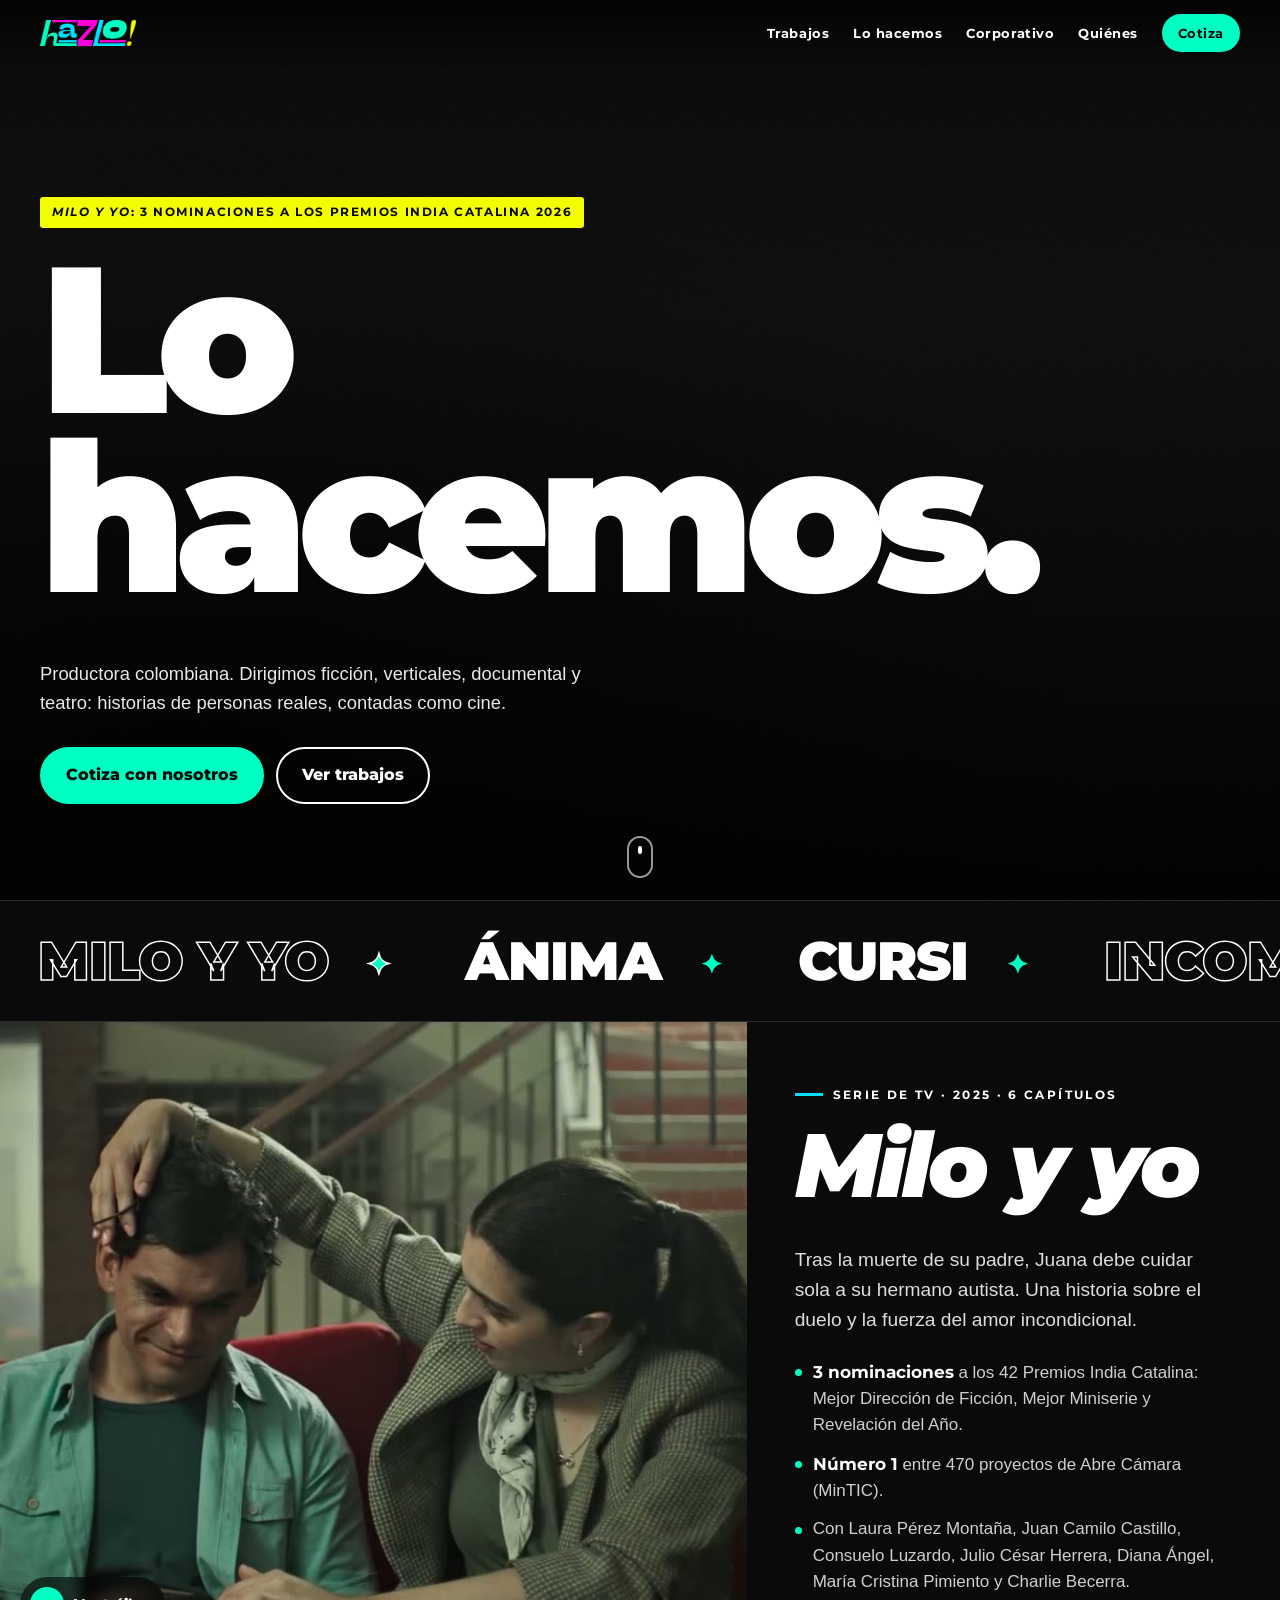
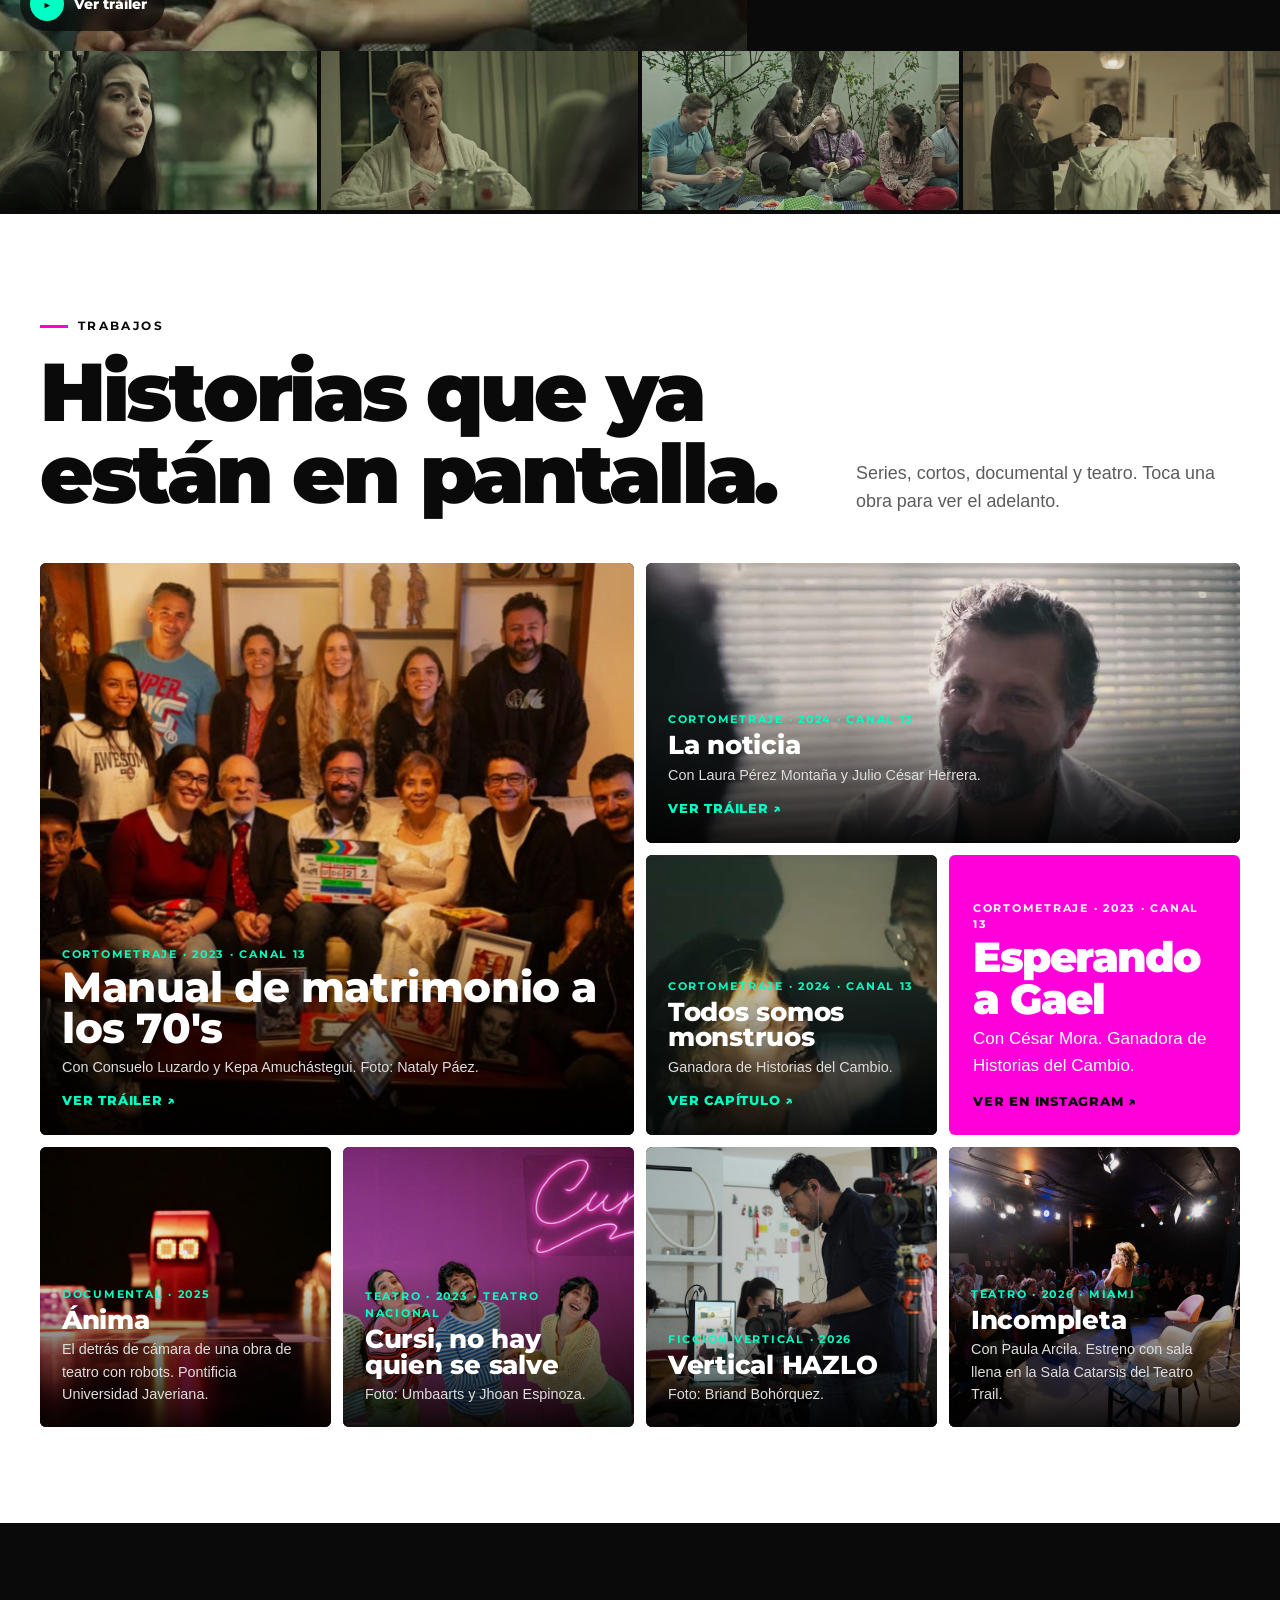
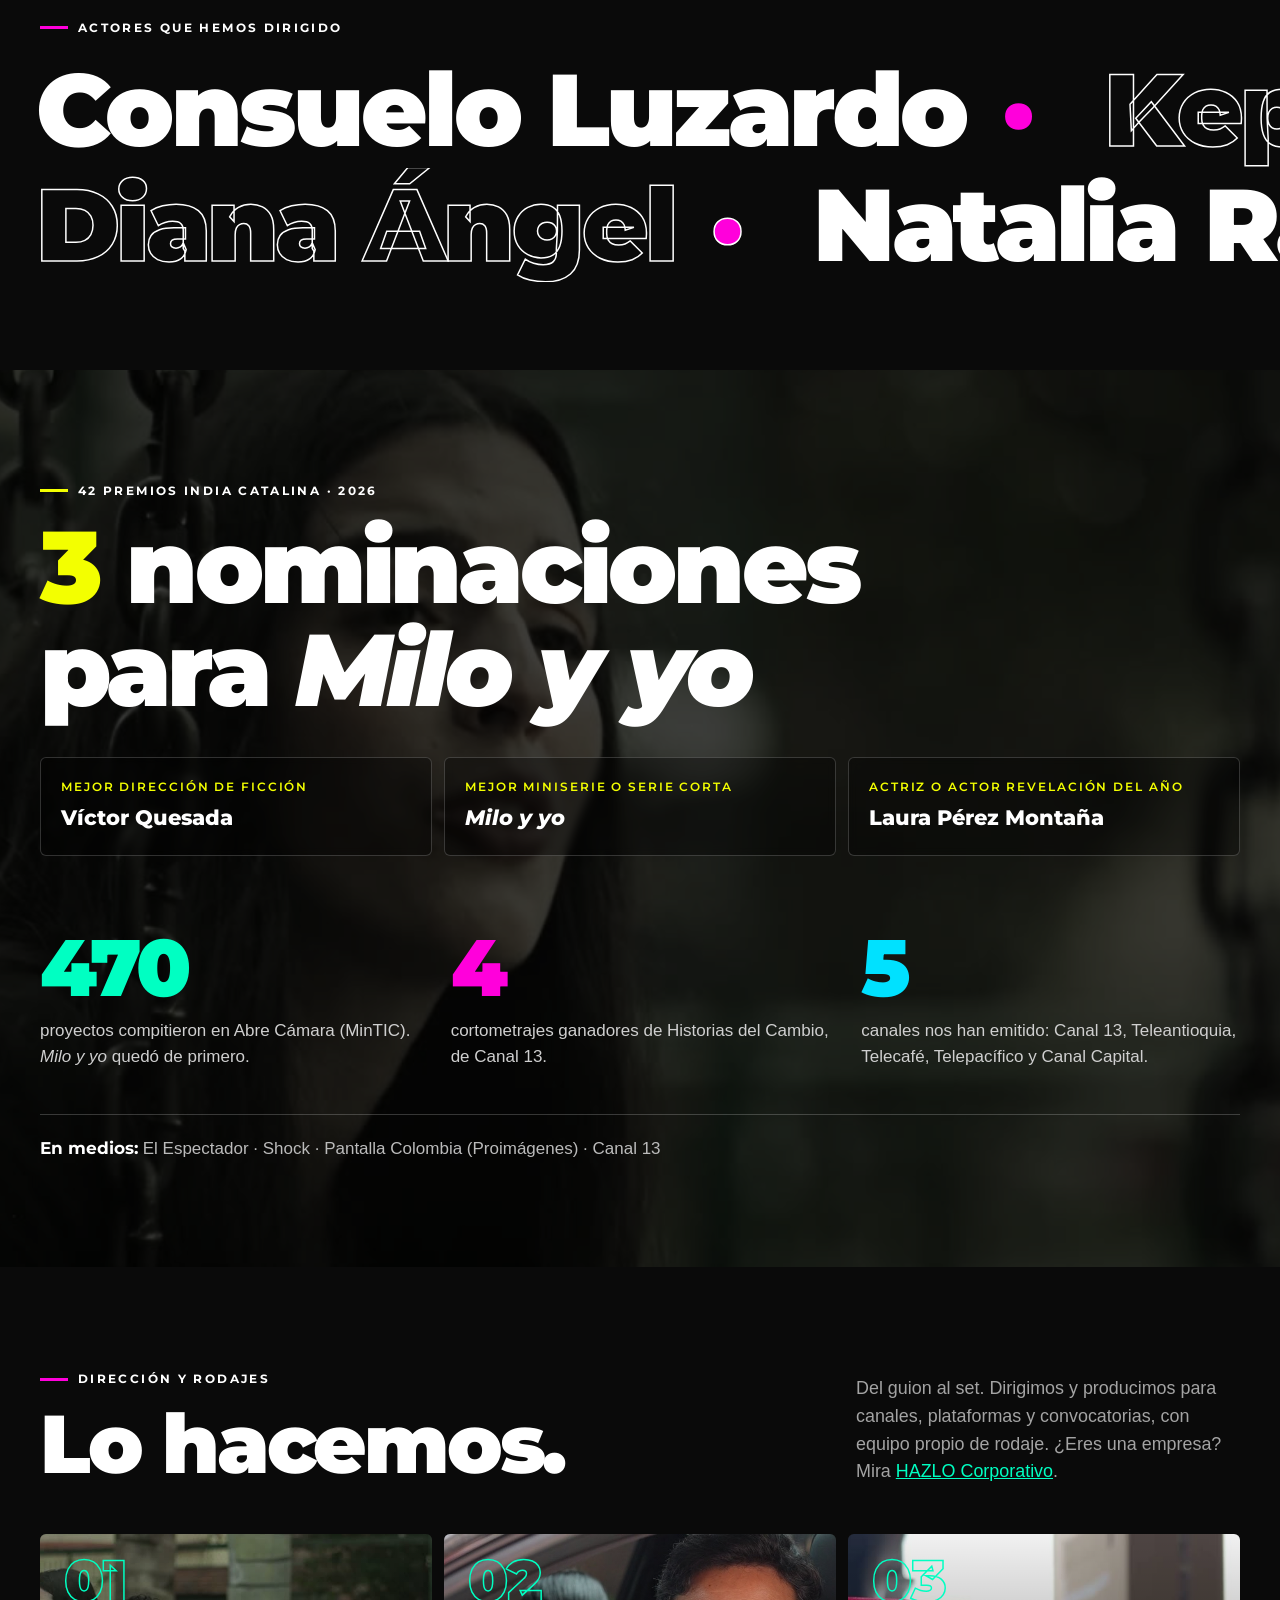
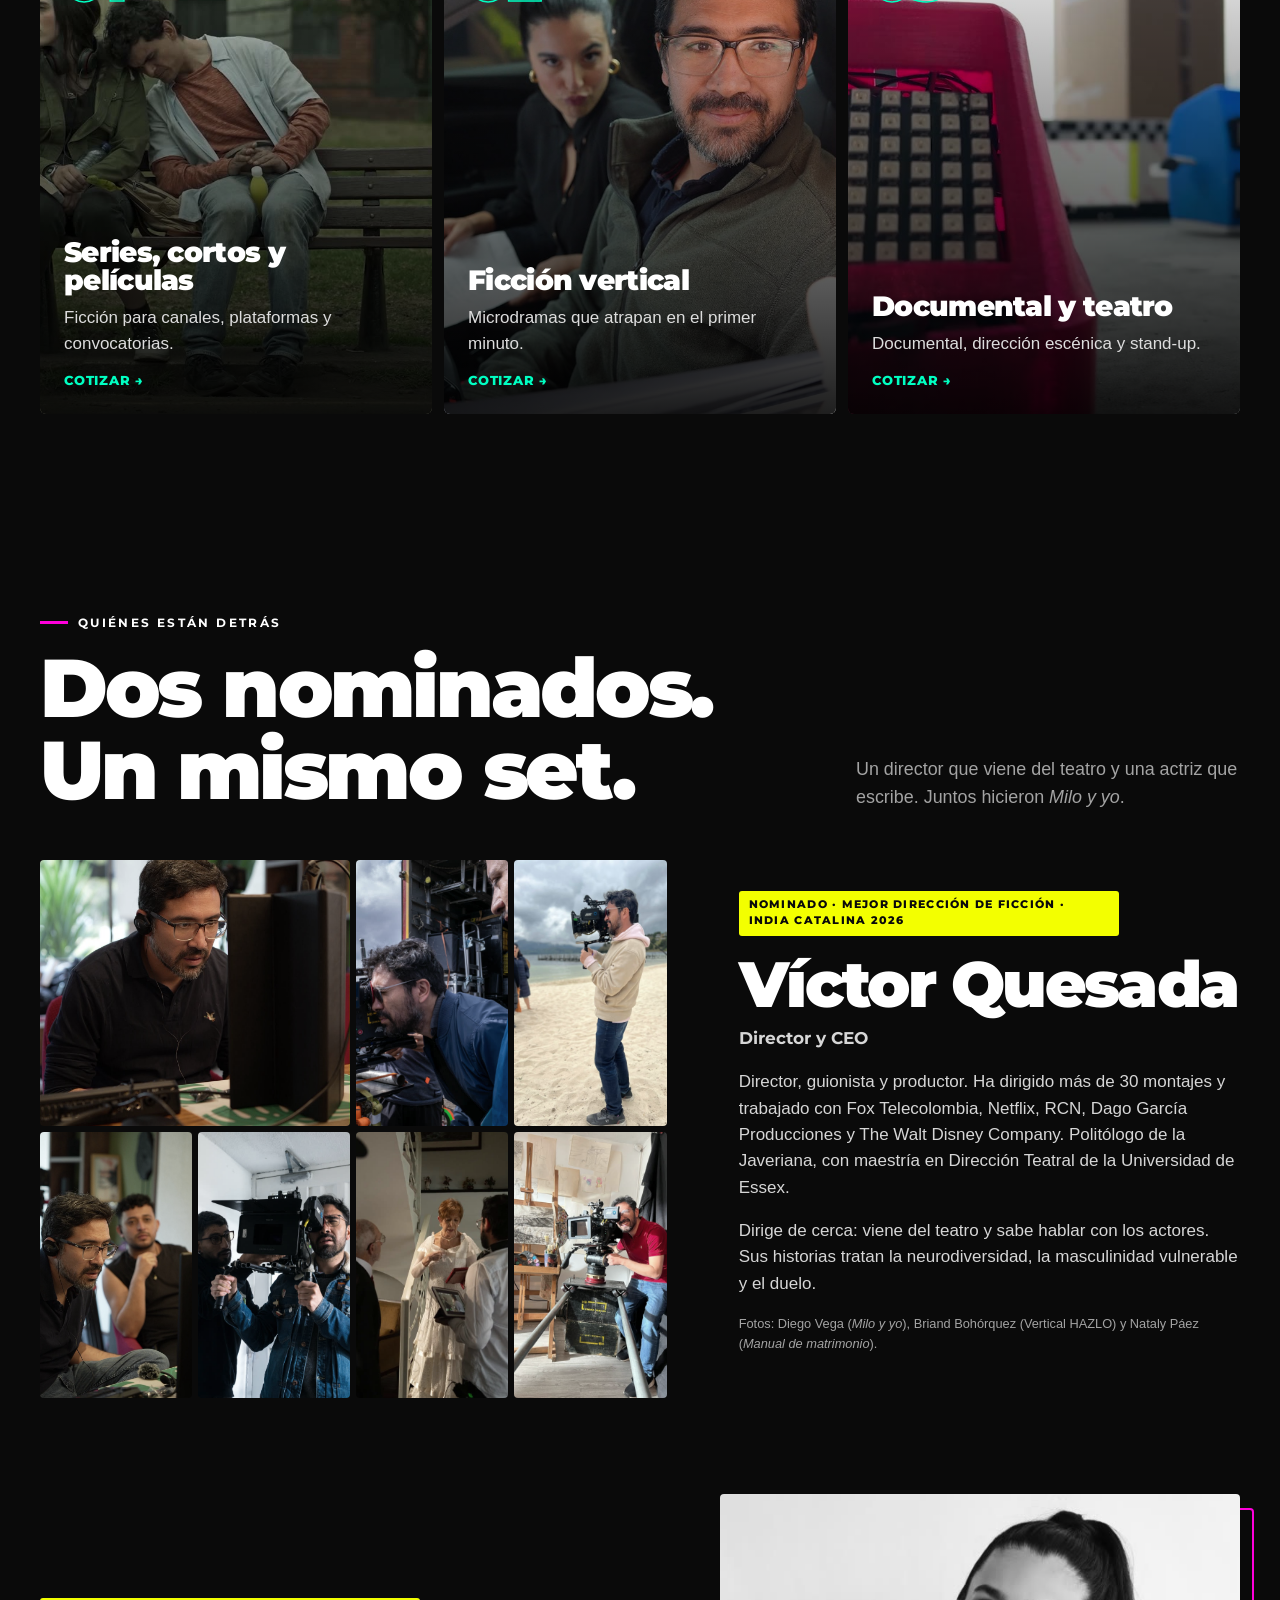
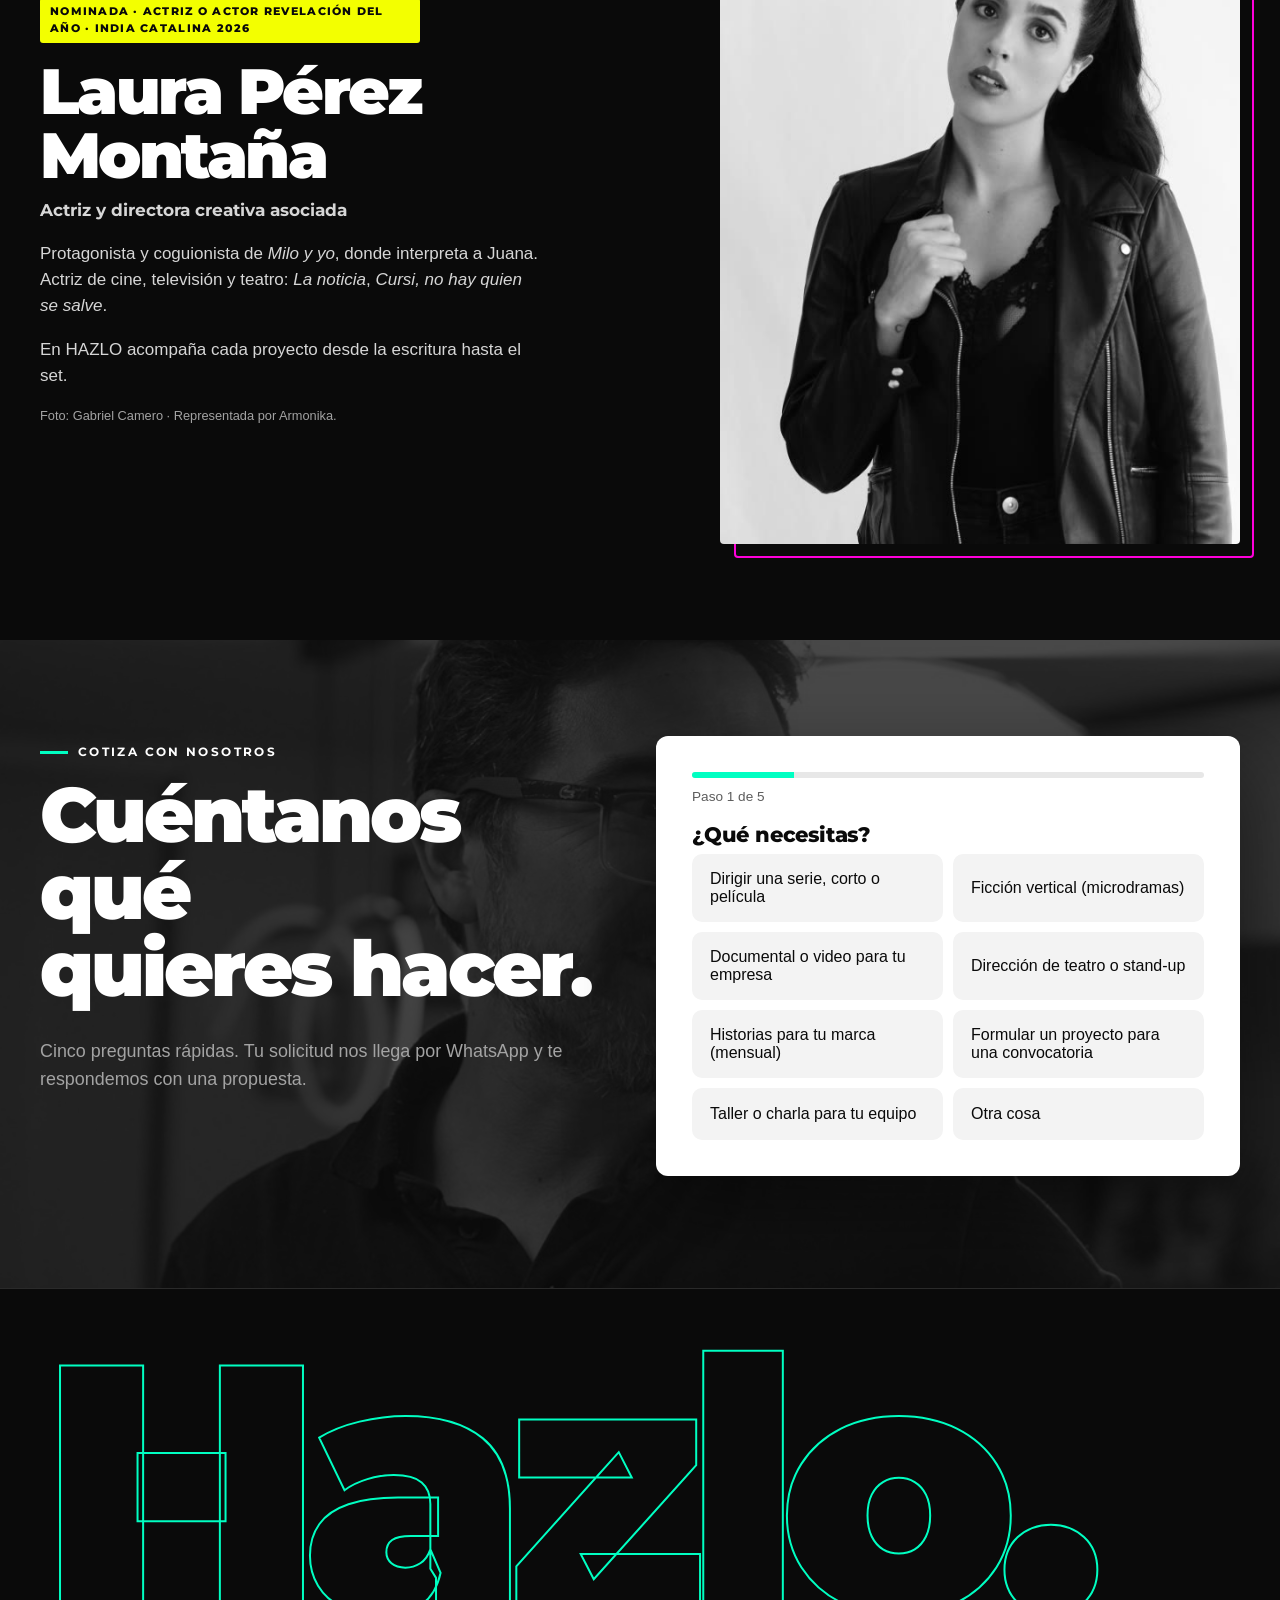
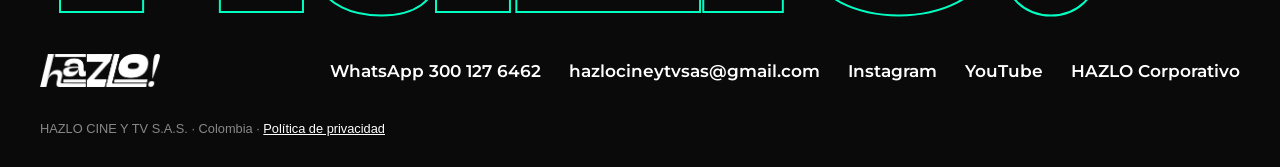
==== commit 1b10cd1a: "Separar HAZLO Corporativo, aclarar sello de nominaciones, Vertical HAZLO Co-Authored-By: Claude Opus" ====
--- a/index.html
+++ b/index.html
@@ -24,7 +24,7 @@
   <nav aria-label="Principal">
     <a href="#trabajos">Trabajos</a>
     <a href="#lo-hacemos">Lo hacemos</a>
-    <a href="#corporativo">Corporativo</a>
+    <a href="corporativo.html">Corporativo</a>
     <a href="#quienes">Quiénes</a>
     <a href="#cotiza" class="barra-cta">Cotiza</a>
   </nav>
@@ -44,7 +44,7 @@
   </div>
   <div class="grano" aria-hidden="true"></div>
   <div class="portada-contenido">
-    <a href="#respaldo" class="sello">42 Premios India Catalina · 3 nominaciones</a>
+    <a href="#respaldo" class="sello"><em>Milo y yo</em>: 3 nominaciones a los Premios India Catalina 2026</a>
     <h1><span class="linea">Lo</span><span class="linea">hacemos.</span></h1>
     <p class="portada-texto">Productora colombiana. Dirigimos ficción, verticales, documental y teatro: historias de personas reales, contadas como cine.</p>
     <div class="portada-botones">
@@ -181,64 +181,12 @@
         <p class="etiqueta">Dirección y rodajes</p>
         <h2 class="revelar">Lo hacemos.</h2>
       </div>
-      <p class="intro revelar">Del guion al set. Dirigimos y producimos para canales, plataformas, marcas y convocatorias, con equipo propio de rodaje.</p>
+      <p class="intro revelar">Del guion al set. Dirigimos y producimos para canales, plataformas y convocatorias, con equipo propio de rodaje. ¿Eres una empresa? Mira <a href="corporativo.html">HAZLO Corporativo</a>.</p>
     </div>
     <div class="servicios">
       <a href="#cotiza" class="servicio revelar" style="--img:url('img/milo-banco.jpg')"><span class="servicio-num">01</span><h3>Series, cortos y películas</h3><p>Ficción para canales, plataformas y convocatorias.</p><span class="ver">Cotizar →</span></a>
       <a href="#cotiza" class="servicio revelar" style="--img:url('img/vl-04.jpg')"><span class="servicio-num">02</span><h3>Ficción vertical</h3><p>Microdramas que atrapan en el primer minuto.</p><span class="ver">Cotizar →</span></a>
-      <a href="#cotiza" class="servicio revelar" style="--img:url('img/anima-robot.jpg')"><span class="servicio-num">03</span><h3>Documental e institucional</h3><p>La historia de tu gente, contada como cine.</p><span class="ver">Cotizar →</span></a>
-      <a href="#cotiza" class="servicio revelar" style="--img:url('img/cursi.jpg')"><span class="servicio-num">04</span><h3>Teatro y stand-up</h3><p>Dirección escénica, del primer ensayo al estreno.</p><span class="ver">Cotizar →</span></a>
-    </div>
-  </div>
-</section>
-
-<!-- CORPORATIVO + CASO LASSQ -->
-<section id="corporativo" class="claro corporativo">
-  <div class="seccion">
-    <div class="encabezado encabezado-doble">
-      <div>
-        <p class="etiqueta">HAZLO Corporativo · Hazlo con nosotros</p>
-        <h2 class="revelar">Historias que<br>también venden.</h2>
-      </div>
-      <p class="intro revelar">Para empresas, marcas, fundaciones y artistas. Contamos tu historia con la misma mirada con la que hacemos cine.</p>
-    </div>
-
-    <article class="caso revelar">
-      <div class="caso-cabeza">
-        <img class="caso-logo" src="img/logo-lassq.png" alt="Logo de Ortopedia LassQ" width="317" height="520" loading="lazy">
-        <div>
-          <p class="caso-marca">Caso de éxito · Ortopedia <strong>LassQ</strong></p>
-          <p class="caso-sub">Estrategia digital liderada por Víctor Quesada desde marzo de 2025</p>
-          <p class="caso-texto">Empezamos de cero y aprendimos en el camino. Desde marzo de 2025 contamos historias reales de pacientes y médicos en vez de hacer anuncios, y con decisiones como sumar aliados la comunidad se multiplicó.</p>
-        </div>
-      </div>
-      <div class="caso-cifras">
-        <div><p class="caso-num"><span class="contar" data-hasta="89199" data-formato="miles">89.199</span></p><p>seguidores en todas sus redes en octubre de 2026.</p></div>
-        <div><p class="caso-num">+<span class="contar" data-hasta="20">20</span> M</p><p>de vistas entre TikTok, Facebook e Instagram.</p></div>
-        <div><p class="caso-num"><span class="contar" data-hasta="206">206</span> mil</p><p>me gusta en TikTok.</p></div>
-      </div>
-      <a class="caso-enlace" href="https://www.tiktok.com/@ortopedialassq" target="_blank" rel="noopener">Ver la cuenta en TikTok ↗</a>
-    </article>
-
-    <div class="experiencia revelar">
-      <div class="exp-item"><p class="exp-tipo">Mentorías</p><h3>Liderazgo femenino con K&amp;G</h3><p>Mentorías en programas de liderazgo femenino de marcas como adidas, con K&amp;G Consultoría &amp; Mentoría.</p></div>
-      <div class="exp-item"><p class="exp-tipo">Talleres</p><h3>Colegios y Compañía de Jesús</h3><p>Talleres en colegios como el San Bartolomé y con la Compañía de Jesús.</p></div>
-    </div>
-
-    <div class="aliados" aria-label="Con quiénes hemos trabajado">
-      <div class="aliados-pista">
-        <span>LassQ</span><span>K&amp;G Consultoría &amp; Mentoría</span><span>adidas · con K&amp;G</span><span>Colegio San Bartolomé</span><span>Compañía de Jesús</span><span>MinTIC</span><span>Canal 13</span><span>Telecafé</span><span>Pontificia Universidad Javeriana</span><span>Teatro Nacional</span><span>Teatro Trail</span>
-        <span aria-hidden="true">LassQ</span><span aria-hidden="true">K&amp;G Consultoría &amp; Mentoría</span><span aria-hidden="true">adidas · con K&amp;G</span><span aria-hidden="true">Colegio San Bartolomé</span><span aria-hidden="true">Compañía de Jesús</span><span aria-hidden="true">MinTIC</span><span aria-hidden="true">Canal 13</span><span aria-hidden="true">Telecafé</span><span aria-hidden="true">Pontificia Universidad Javeriana</span><span aria-hidden="true">Teatro Nacional</span><span aria-hidden="true">Teatro Trail</span>
-      </div>
-    </div>
-
-    <div class="tarjetas-corp">
-      <div class="tarjeta-corp revelar"><span class="tc-num">A</span><h3>Historias para tu marca</h3><p>Estrategia y piezas audiovisuales cada mes, como hicimos con LassQ.</p></div>
-      <div class="tarjeta-corp revelar"><span class="tc-num">B</span><h3>Documental e institucional</h3><p>La historia de tu empresa y de su gente, en un documental o un video.</p></div>
-      <div class="tarjeta-corp revelar"><span class="tc-num">C</span><h3>Talleres para equipos</h3><p>Hablar frente a cámara y comunicar mejor, con ejercicios en vivo.</p></div>
-      <div class="tarjeta-corp revelar"><span class="tc-num">D</span><h3>Ficción para marcas</h3><p>Cortos, series web y verticales hechos a tu medida.</p></div>
-      <div class="tarjeta-corp revelar"><span class="tc-num">E</span><h3>Proyectos para convocatorias</h3><p>Escribimos tu proyecto y lo presentamos para que gane. Así nació <em>Milo y yo</em>.</p></div>
-      <div class="tarjeta-corp revelar"><span class="tc-num">F</span><h3>Clases, charlas y taller vertical</h3><p>Para universidades, festivales, directores, actores y creadores.</p></div>
+      <a href="#cotiza" class="servicio revelar" style="--img:url('img/anima-robot.jpg')"><span class="servicio-num">03</span><h3>Documental y teatro</h3><p>Documental, dirección escénica y stand-up.</p><span class="ver">Cotizar →</span></a>
     </div>
   </div>
 </section>
@@ -388,6 +336,7 @@
       <li><a href="mailto:hazlocineytvsas@gmail.com">hazlocineytvsas@gmail.com</a></li>
       <li><a href="https://www.instagram.com/hazlocineytv/" target="_blank" rel="noopener">Instagram</a></li>
       <li><a href="https://www.youtube.com/@HAZLOCINEYTV" target="_blank" rel="noopener">YouTube</a></li>
+      <li><a href="corporativo.html">HAZLO Corporativo</a></li>
     </ul>
   </div>
   <p class="pie-legal">HAZLO CINE Y TV S.A.S. · Colombia · <a href="privacidad.html">Política de privacidad</a></p>
--- a/estilos.css
+++ b/estilos.css
@@ -396,3 +396,17 @@
   .caso-logo { width: 110px; }
 }
 @media (prefers-reduced-motion: reduce) { .aliados-pista { animation: none; flex-wrap: wrap; width: auto; } }
+
+/* Lo hacemos en tres líneas */
+@media (min-width: 1000px) { .servicios { grid-template-columns: repeat(3, 1fr); } }
+.intro a { color: var(--menta); }
+
+/* Página HAZLO Corporativo */
+.barra.solida-siempre { background: rgba(10,10,10,.9); backdrop-filter: blur(12px); -webkit-backdrop-filter: blur(12px); }
+.corp-portada { position: relative; isolation: isolate; overflow: hidden; min-height: 78svh; display: flex; align-items: flex-end; }
+.corp-portada-fondo { position: absolute; inset: 0; z-index: -1; background: url('img/manual-equipo.jpg') center 30% / cover; filter: brightness(.35) saturate(.8); transform: scale(1.05); }
+.corp-portada-fondo::after { content: ''; position: absolute; inset: 0; background: radial-gradient(circle at 80% 20%, rgba(0,225,255,.35), transparent 50%), radial-gradient(circle at 10% 90%, rgba(255,0,219,.3), transparent 50%); }
+.corp-portada-contenido { width: 100%; max-width: var(--ancho); margin: 0 auto; padding: 140px var(--margen) 80px; }
+.corp-portada h1 { font-size: clamp(3rem, 11vw, 8rem); font-weight: 900; letter-spacing: -.05em; line-height: .9; margin-bottom: .3em; }
+.corp-cierre { background: var(--negro); text-align: left; }
+.corp-cierre p:last-child { display: flex; flex-wrap: wrap; gap: 12px; margin-top: 28px; }
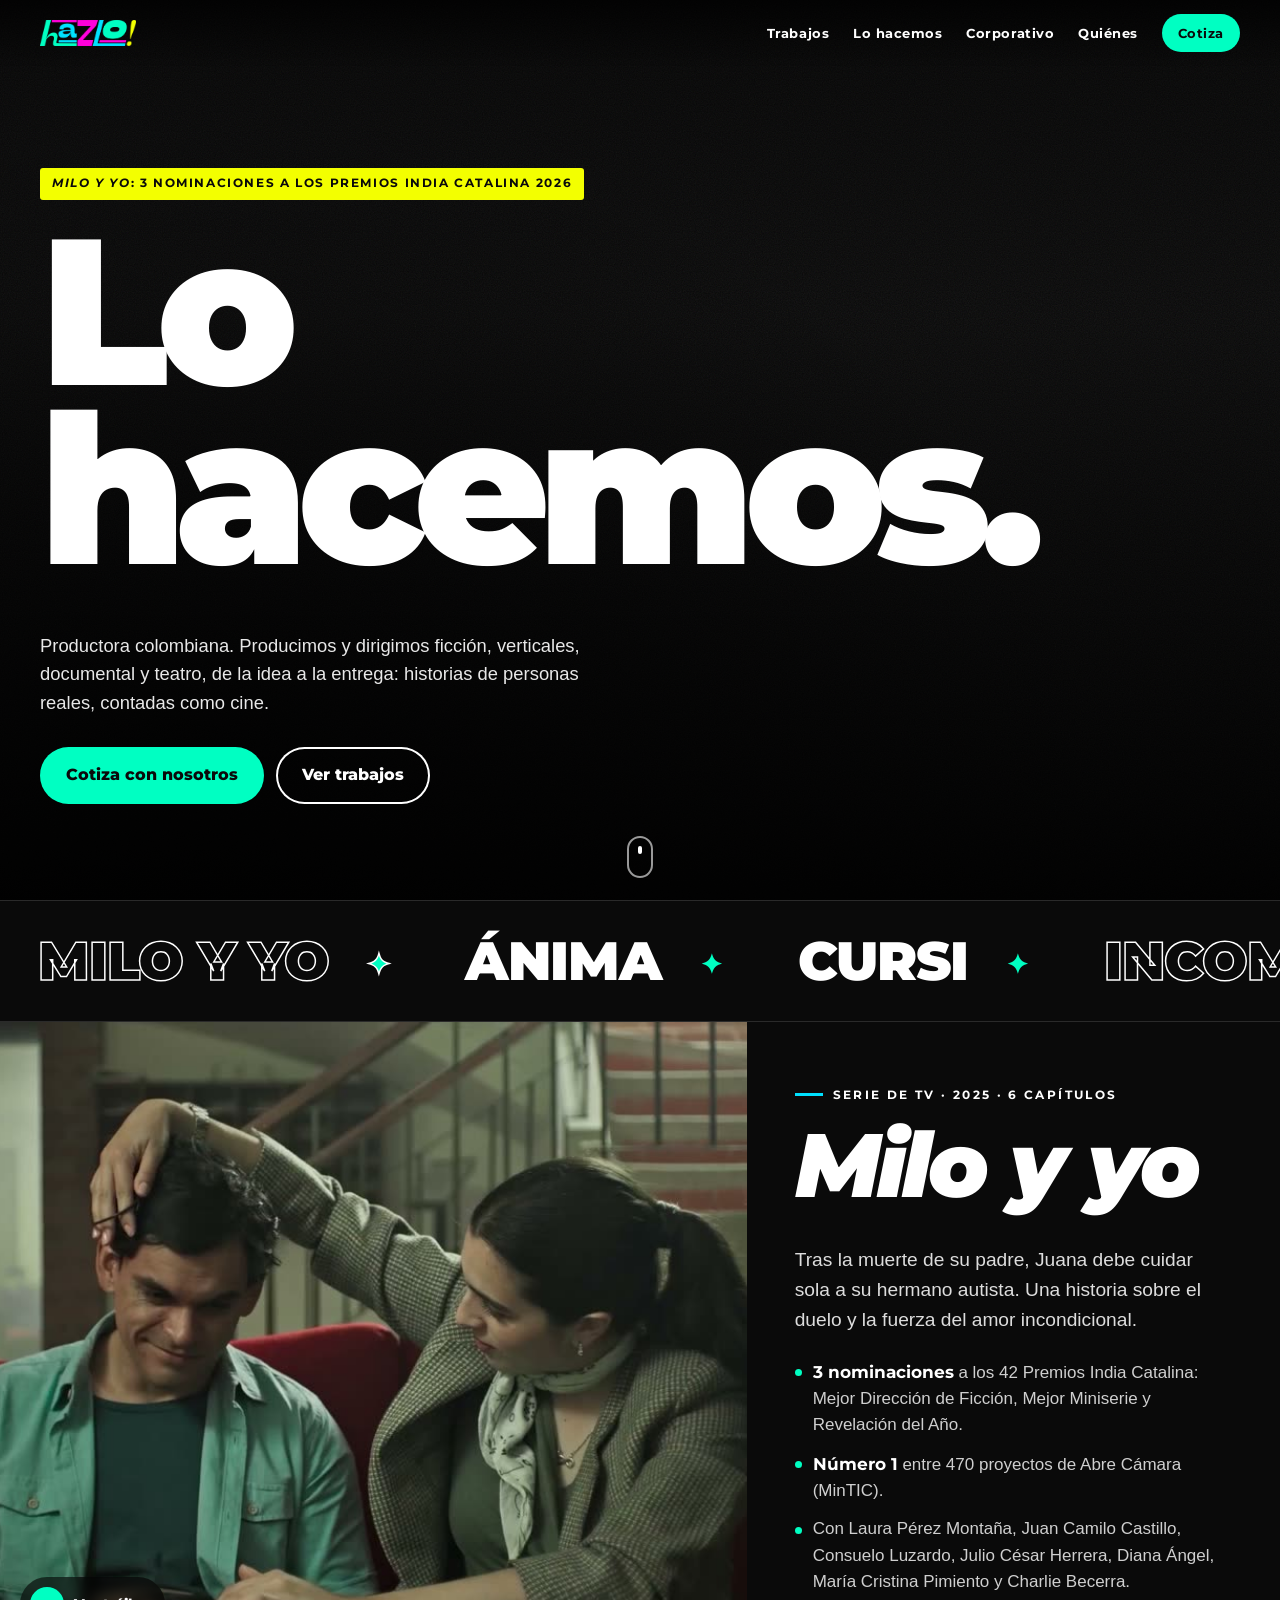
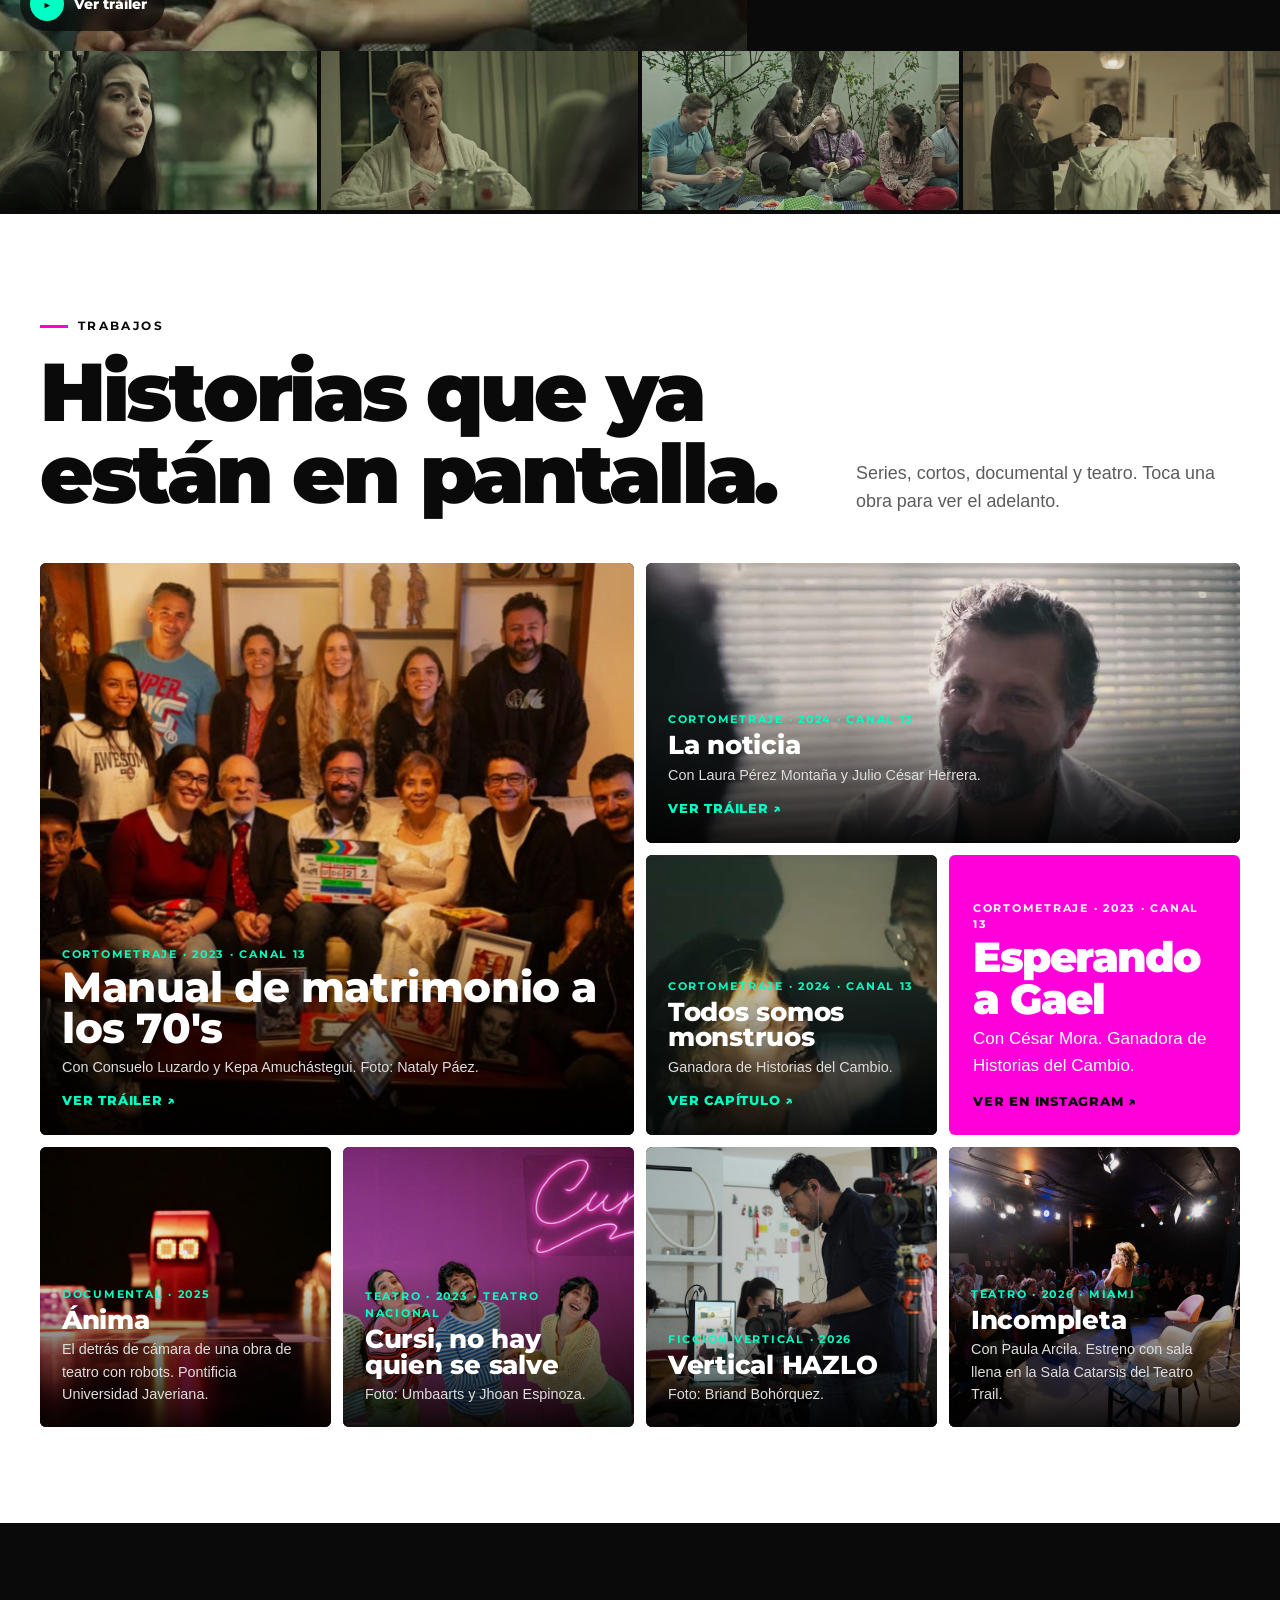
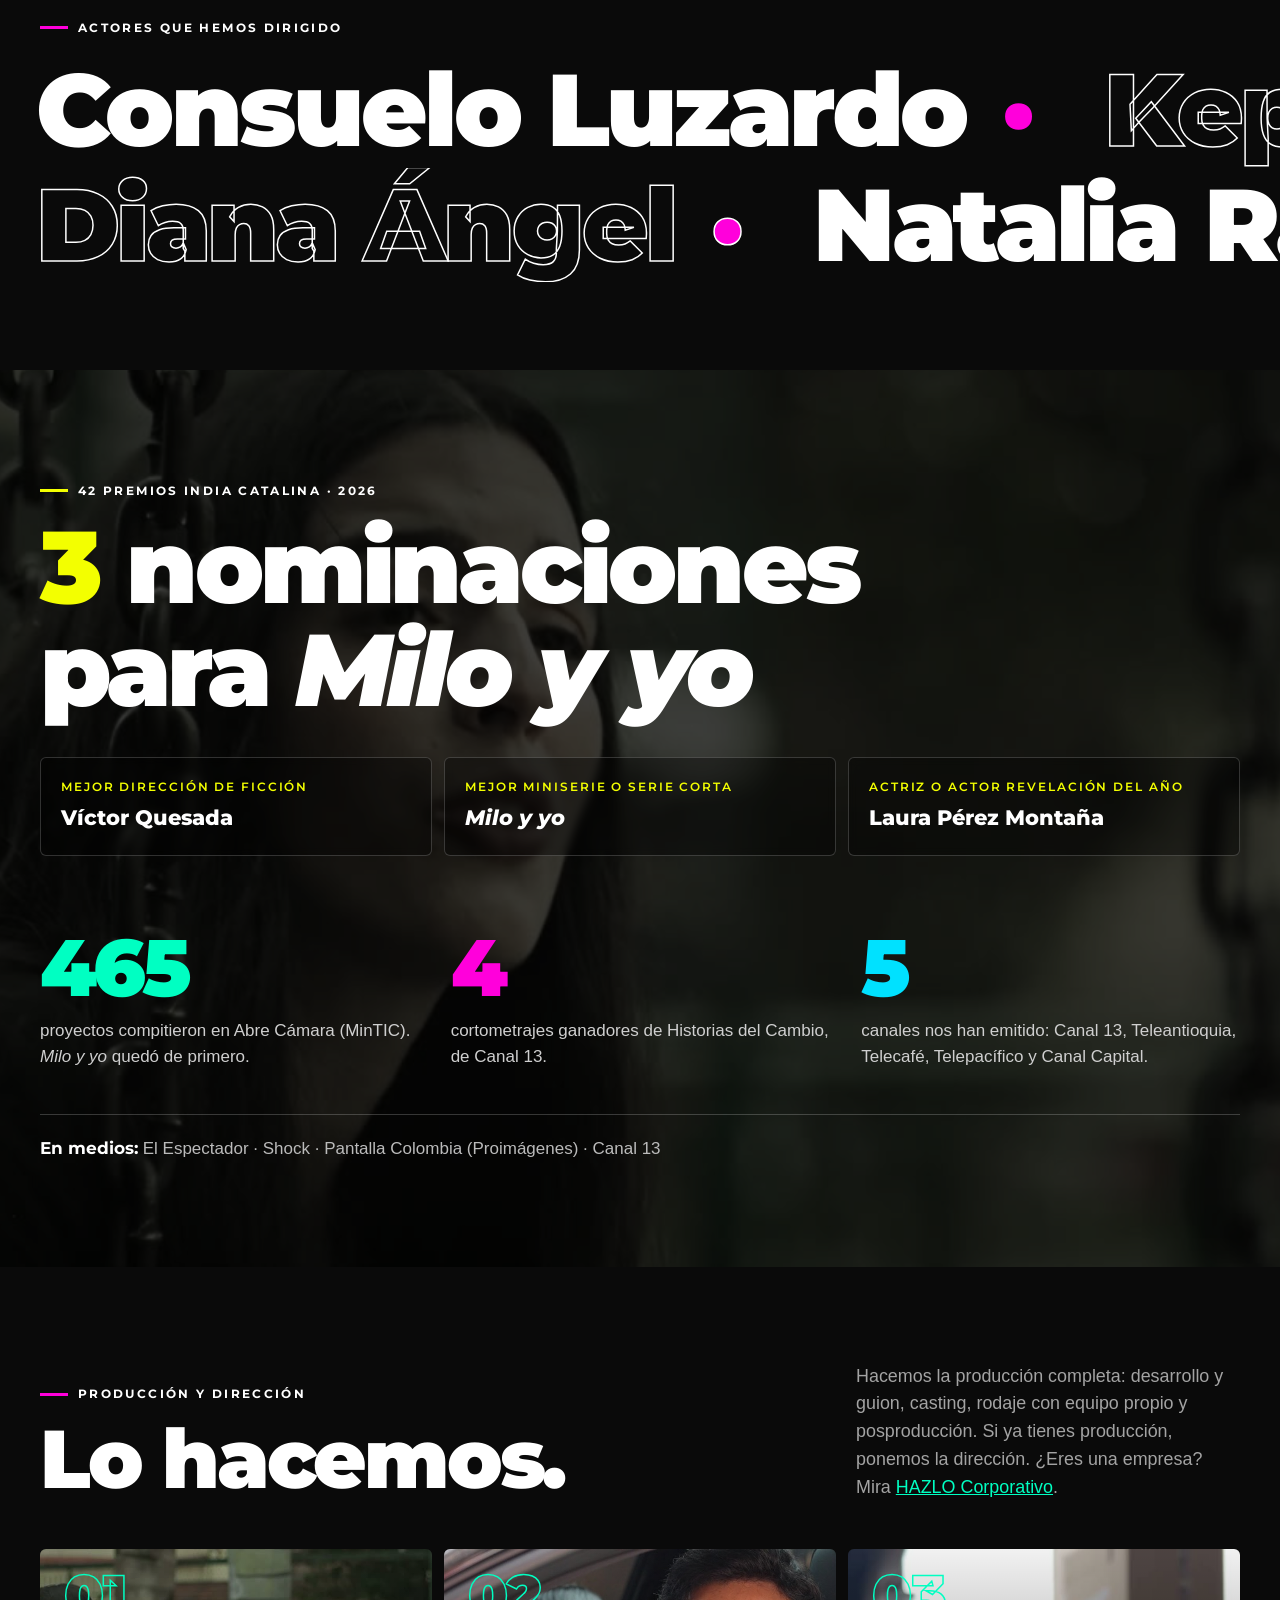
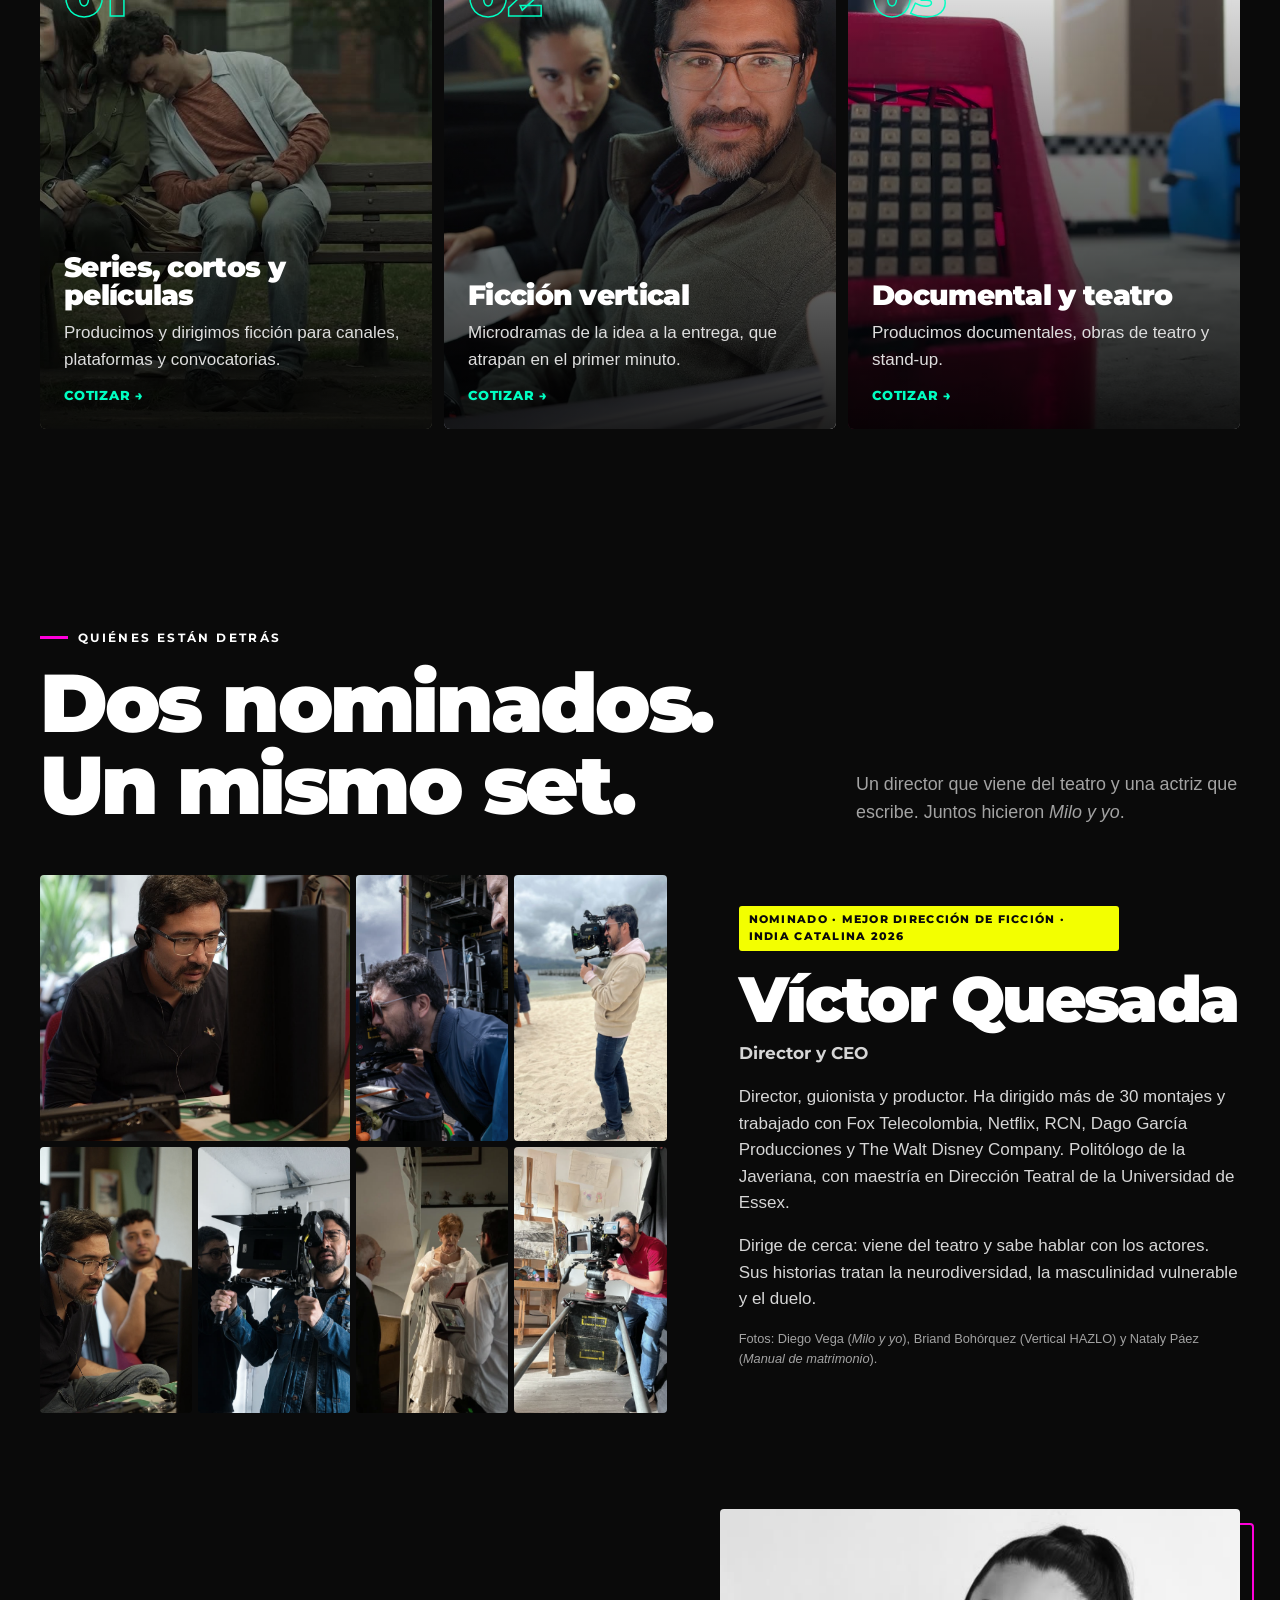
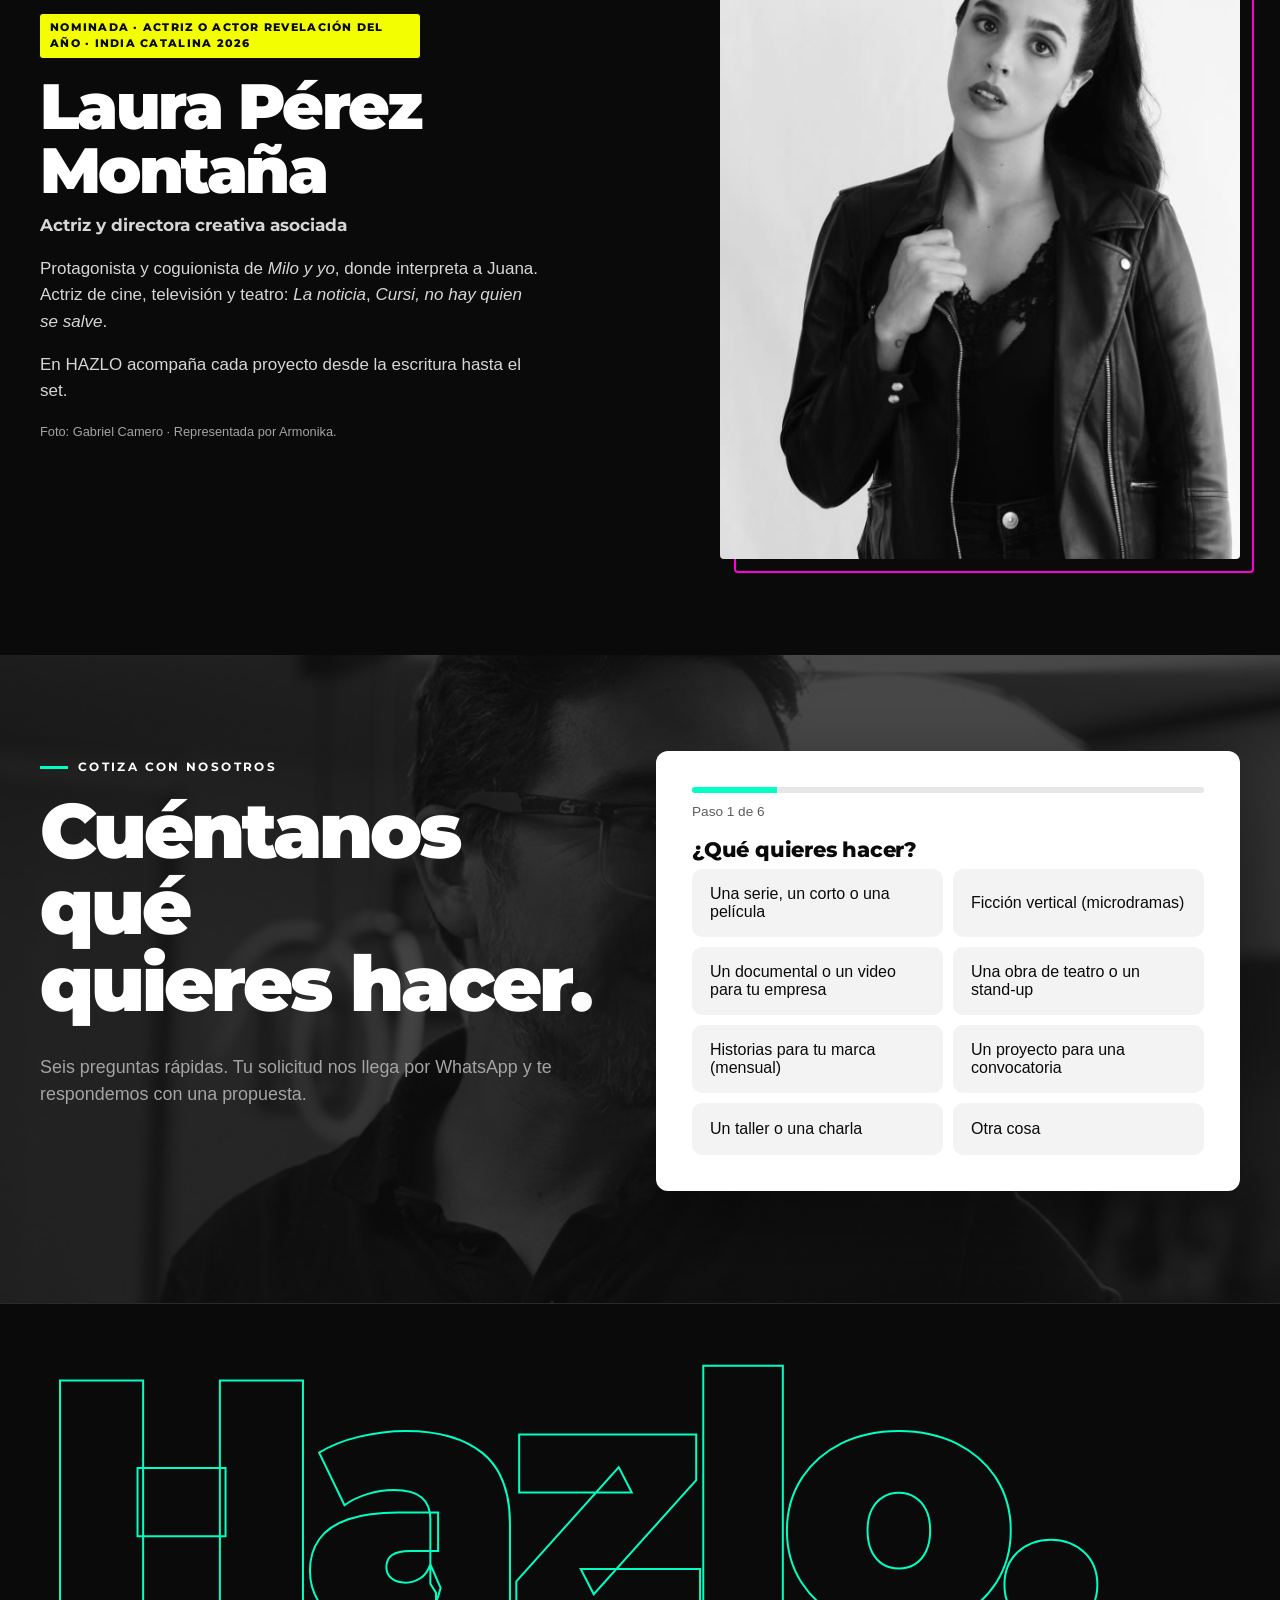
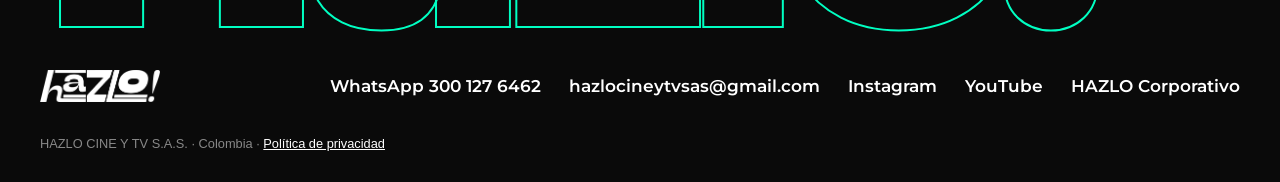
==== commit 73ad9b3e: "Producción completa, no solo dirección: textos y pregunta de alcance en el cotizador Co-Authored-By:" ====
--- a/index.html
+++ b/index.html
@@ -46,7 +46,7 @@
   <div class="portada-contenido">
     <a href="#respaldo" class="sello"><em>Milo y yo</em>: 3 nominaciones a los Premios India Catalina 2026</a>
     <h1><span class="linea">Lo</span><span class="linea">hacemos.</span></h1>
-    <p class="portada-texto">Productora colombiana. Dirigimos ficción, verticales, documental y teatro: historias de personas reales, contadas como cine.</p>
+    <p class="portada-texto">Productora colombiana. Producimos y dirigimos ficción, verticales, documental y teatro, de la idea a la entrega: historias de personas reales, contadas como cine.</p>
     <div class="portada-botones">
       <a href="#cotiza" class="boton boton-principal">Cotiza con nosotros</a>
       <a href="#trabajos" class="boton boton-secundario">Ver trabajos</a>
@@ -178,15 +178,15 @@
   <div class="seccion">
     <div class="encabezado encabezado-doble">
       <div>
-        <p class="etiqueta">Dirección y rodajes</p>
+        <p class="etiqueta">Producción y dirección</p>
         <h2 class="revelar">Lo hacemos.</h2>
       </div>
-      <p class="intro revelar">Del guion al set. Dirigimos y producimos para canales, plataformas y convocatorias, con equipo propio de rodaje. ¿Eres una empresa? Mira <a href="corporativo.html">HAZLO Corporativo</a>.</p>
+      <p class="intro revelar">Hacemos la producción completa: desarrollo y guion, casting, rodaje con equipo propio y posproducción. Si ya tienes producción, ponemos la dirección. ¿Eres una empresa? Mira <a href="corporativo.html">HAZLO Corporativo</a>.</p>
     </div>
     <div class="servicios">
-      <a href="#cotiza" class="servicio revelar" style="--img:url('img/milo-banco.jpg')"><span class="servicio-num">01</span><h3>Series, cortos y películas</h3><p>Ficción para canales, plataformas y convocatorias.</p><span class="ver">Cotizar →</span></a>
-      <a href="#cotiza" class="servicio revelar" style="--img:url('img/vl-04.jpg')"><span class="servicio-num">02</span><h3>Ficción vertical</h3><p>Microdramas que atrapan en el primer minuto.</p><span class="ver">Cotizar →</span></a>
-      <a href="#cotiza" class="servicio revelar" style="--img:url('img/anima-robot.jpg')"><span class="servicio-num">03</span><h3>Documental y teatro</h3><p>Documental, dirección escénica y stand-up.</p><span class="ver">Cotizar →</span></a>
+      <a href="#cotiza" class="servicio revelar" style="--img:url('img/milo-banco.jpg')"><span class="servicio-num">01</span><h3>Series, cortos y películas</h3><p>Producimos y dirigimos ficción para canales, plataformas y convocatorias.</p><span class="ver">Cotizar →</span></a>
+      <a href="#cotiza" class="servicio revelar" style="--img:url('img/vl-04.jpg')"><span class="servicio-num">02</span><h3>Ficción vertical</h3><p>Microdramas de la idea a la entrega, que atrapan en el primer minuto.</p><span class="ver">Cotizar →</span></a>
+      <a href="#cotiza" class="servicio revelar" style="--img:url('img/anima-robot.jpg')"><span class="servicio-num">03</span><h3>Documental y teatro</h3><p>Producimos documentales, obras de teatro y stand-up.</p><span class="ver">Cotizar →</span></a>
     </div>
   </div>
 </section>
@@ -245,7 +245,7 @@
     <div class="encabezado">
       <p class="etiqueta">Cotiza con nosotros</p>
       <h2 class="revelar">Cuéntanos qué<br>quieres hacer.</h2>
-      <p class="intro">Cinco preguntas rápidas. Tu solicitud nos llega por WhatsApp y te respondemos con una propuesta.</p>
+      <p class="intro">Seis preguntas rápidas. Tu solicitud nos llega por WhatsApp y te respondemos con una propuesta.</p>
     </div>
 
     <div id="cotizador" class="cotizador">
@@ -253,20 +253,30 @@
       <p class="progreso-texto" aria-live="polite"></p>
 
       <div data-paso="1" data-campo="servicio">
-        <h3 tabindex="-1">¿Qué necesitas?</h3>
-        <div class="opciones">
-          <button type="button" class="opcion" data-valor="dirigir una serie, un corto o una película">Dirigir una serie, corto o película</button>
+        <h3 tabindex="-1">¿Qué quieres hacer?</h3>
+        <div class="opciones">
+          <button type="button" class="opcion" data-valor="una serie, un corto o una película">Una serie, un corto o una película</button>
           <button type="button" class="opcion" data-valor="ficción vertical (microdramas)">Ficción vertical (microdramas)</button>
-          <button type="button" class="opcion" data-valor="un documental o un video para mi empresa">Documental o video para tu empresa</button>
-          <button type="button" class="opcion" data-valor="dirección de teatro o stand-up">Dirección de teatro o stand-up</button>
+          <button type="button" class="opcion" data-valor="un documental o un video para mi empresa">Un documental o un video para tu empresa</button>
+          <button type="button" class="opcion" data-valor="una obra de teatro o un stand-up">Una obra de teatro o un stand-up</button>
           <button type="button" class="opcion" data-valor="historias para mi marca (contenido mensual)">Historias para tu marca (mensual)</button>
-          <button type="button" class="opcion" data-valor="formular un proyecto para una convocatoria">Formular un proyecto para una convocatoria</button>
-          <button type="button" class="opcion" data-valor="un taller o una charla para mi equipo">Taller o charla para tu equipo</button>
+          <button type="button" class="opcion" data-valor="un proyecto para una convocatoria">Un proyecto para una convocatoria</button>
+          <button type="button" class="opcion" data-valor="un taller o una charla para mi equipo">Un taller o una charla</button>
           <button type="button" class="opcion" data-valor="otra cosa">Otra cosa</button>
         </div>
       </div>
 
-      <div data-paso="2" data-campo="quien" hidden>
+      <div data-paso="2" data-campo="alcance" hidden>
+        <h3 tabindex="-1">¿Qué parte hacemos nosotros?</h3>
+        <div class="opciones">
+          <button type="button" class="opcion" data-valor="producción completa, de la idea a la entrega">Todo: producción completa, de la idea a la entrega</button>
+          <button type="button" class="opcion" data-valor="solo la dirección, ya tengo producción">Solo la dirección (ya tengo producción)</button>
+          <button type="button" class="opcion" data-valor="el guion y el desarrollo">El guion y el desarrollo</button>
+          <button type="button" class="opcion" data-valor="todavía no lo sé">Todavía no lo sé, asesórenme</button>
+        </div>
+      </div>
+
+      <div data-paso="3" data-campo="quien" hidden>
         <h3 tabindex="-1">¿Quién lo pide?</h3>
         <div class="opciones">
           <button type="button" class="opcion" data-valor="una productora, canal o plataforma">Productora, canal o plataforma</button>
@@ -276,7 +286,7 @@
         </div>
       </div>
 
-      <div data-paso="3" data-campo="cuando" hidden>
+      <div data-paso="4" data-campo="cuando" hidden>
         <h3 tabindex="-1">¿Para cuándo?</h3>
         <div class="opciones">
           <button type="button" class="opcion" data-valor="este mes">Este mes</button>
@@ -285,7 +295,7 @@
         </div>
       </div>
 
-      <div data-paso="4" data-campo="presupuesto" hidden>
+      <div data-paso="5" data-campo="presupuesto" hidden>
         <h3 tabindex="-1">¿Presupuesto aproximado?</h3>
         <p class="ayuda">En pesos colombianos. Nos ayuda a proponerte lo que de verdad cabe.</p>
         <div class="opciones">
@@ -297,7 +307,7 @@
         </div>
       </div>
 
-      <div data-paso="5" hidden>
+      <div data-paso="6" hidden>
         <h3 tabindex="-1">¿Quién eres?</h3>
         <form novalidate>
           <label>Tu nombre
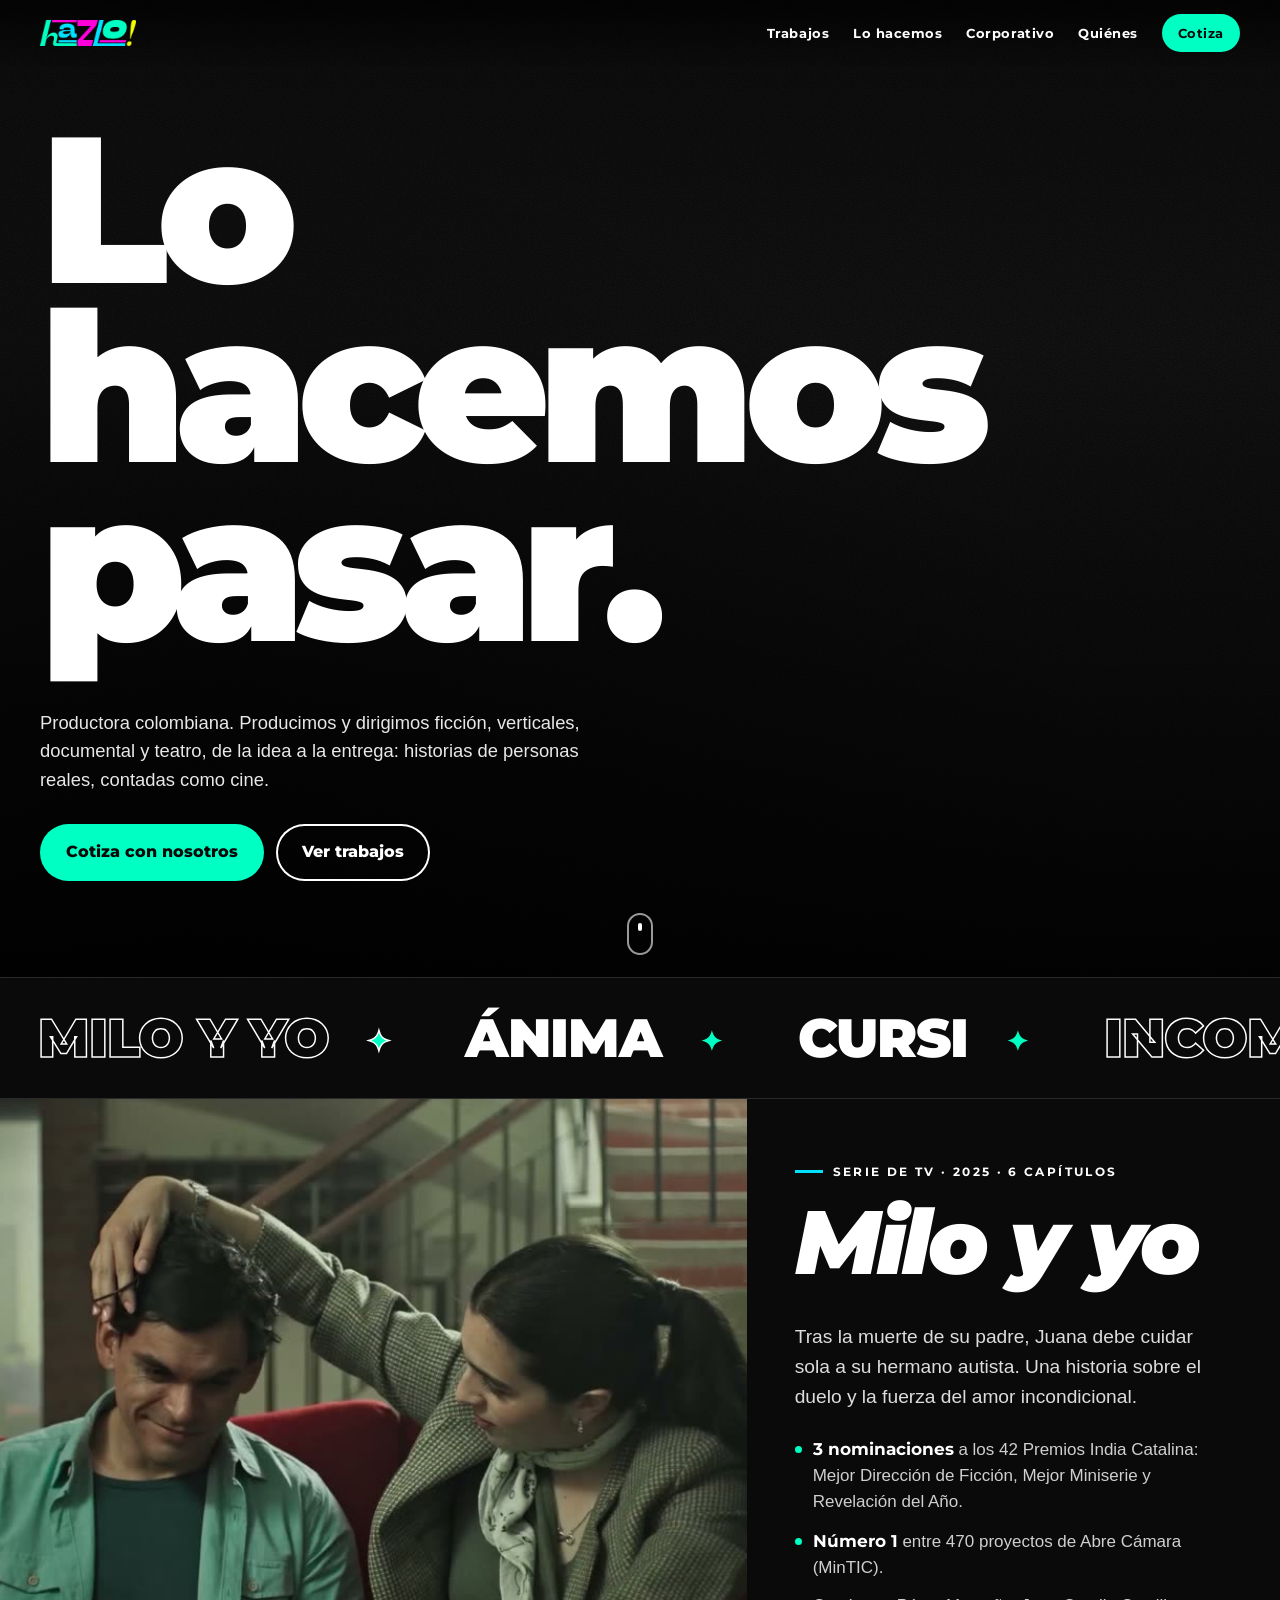
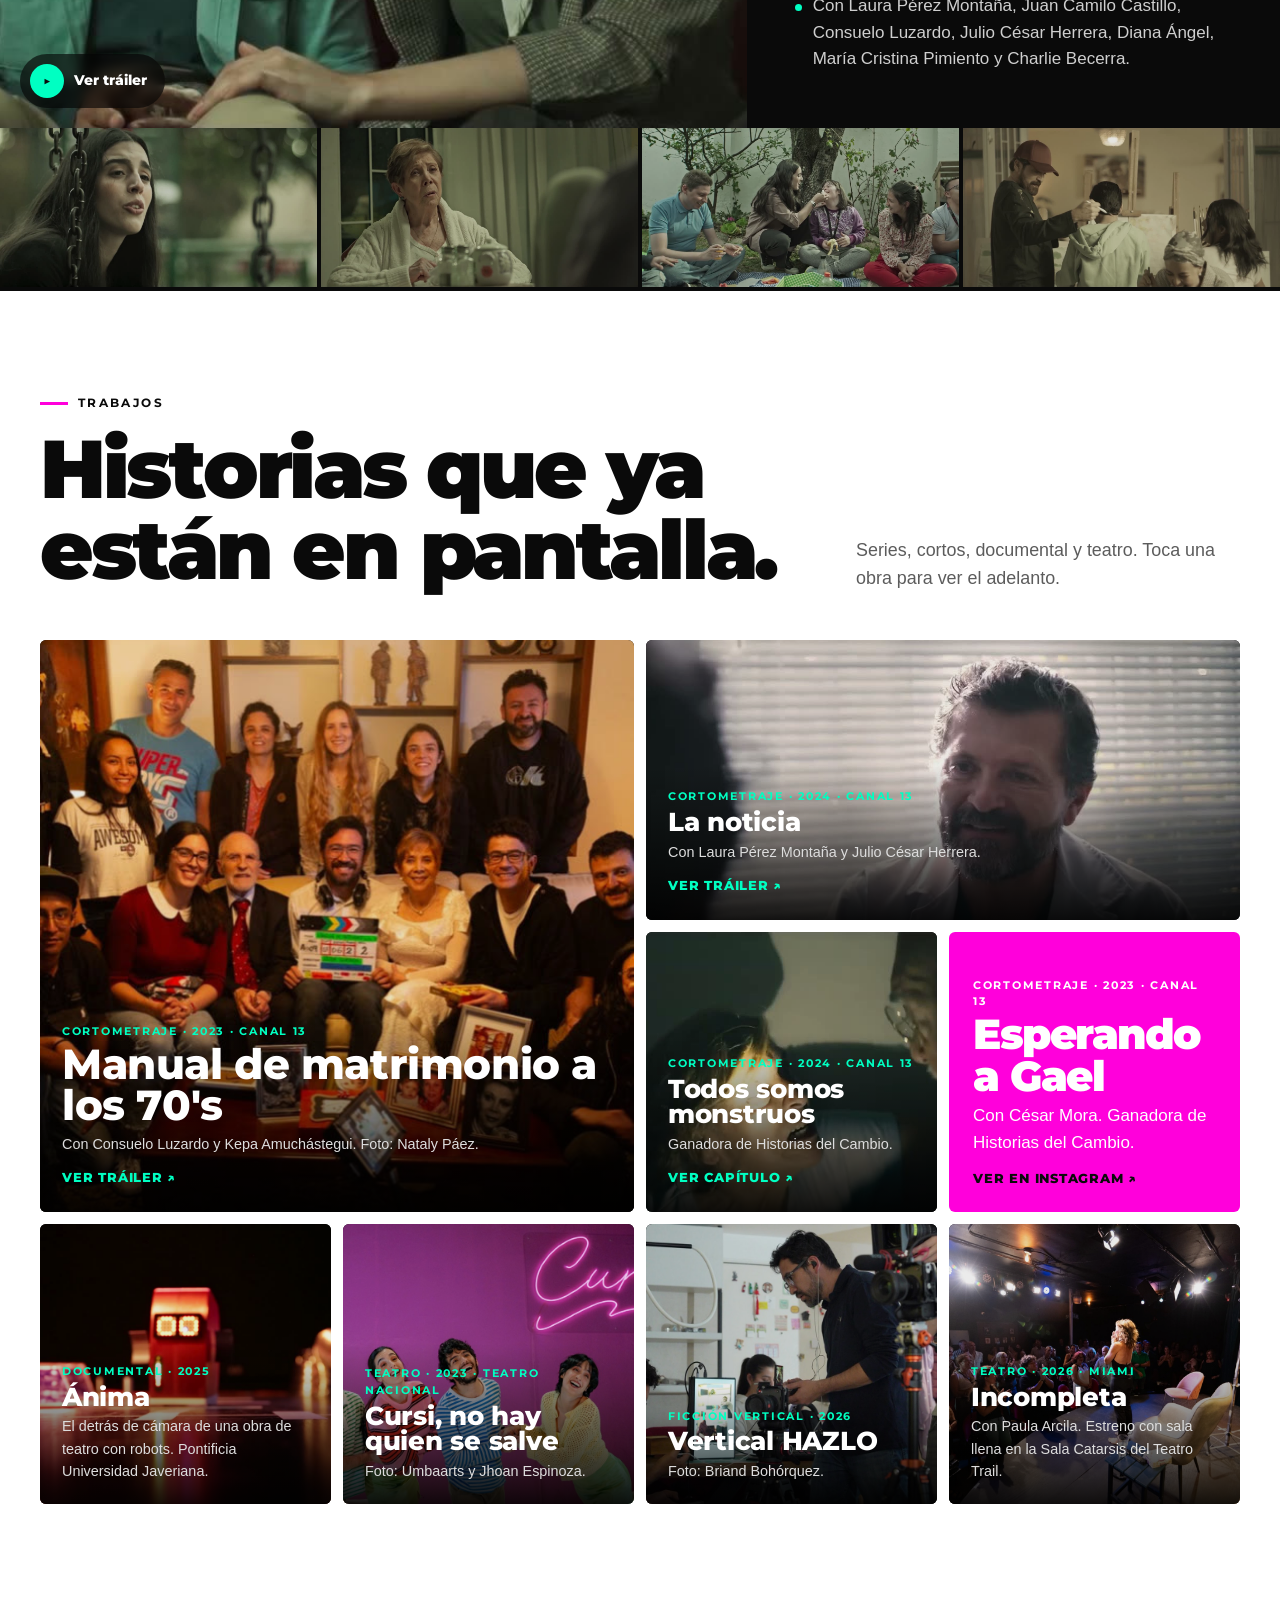
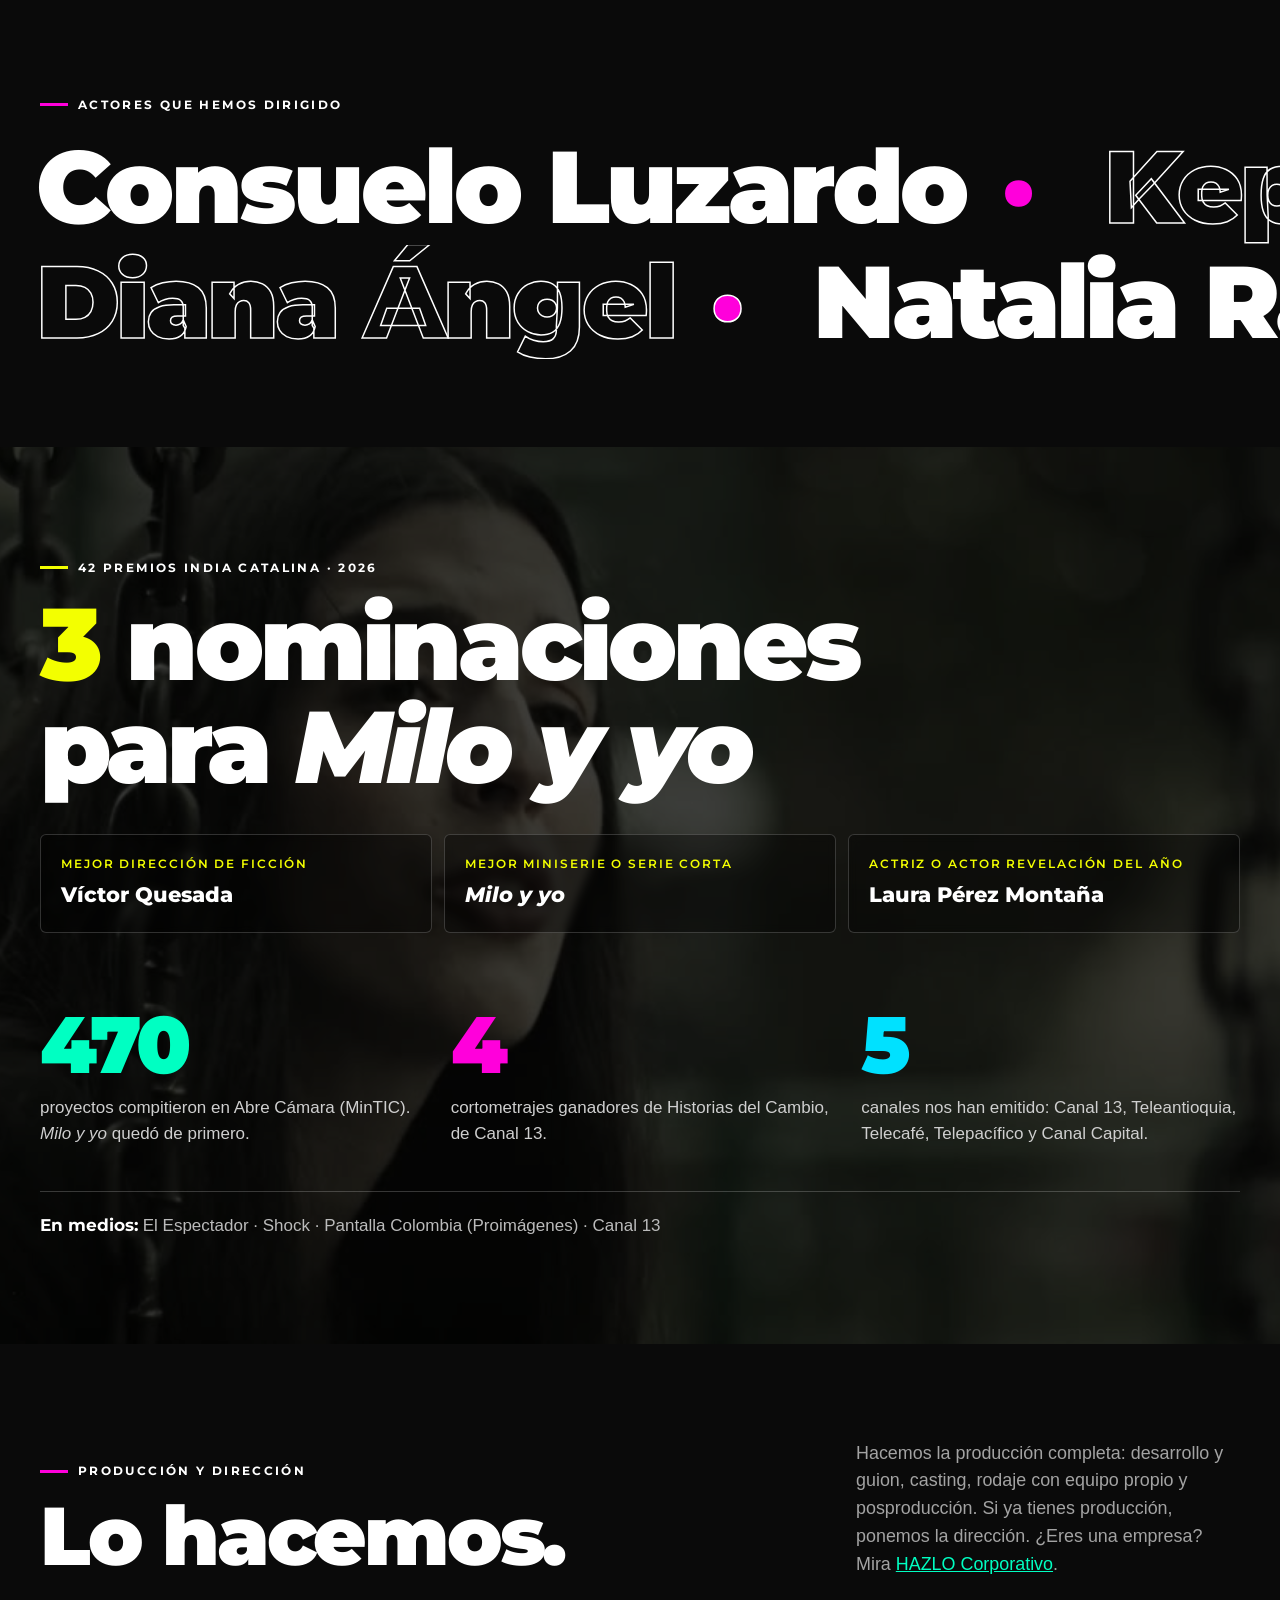
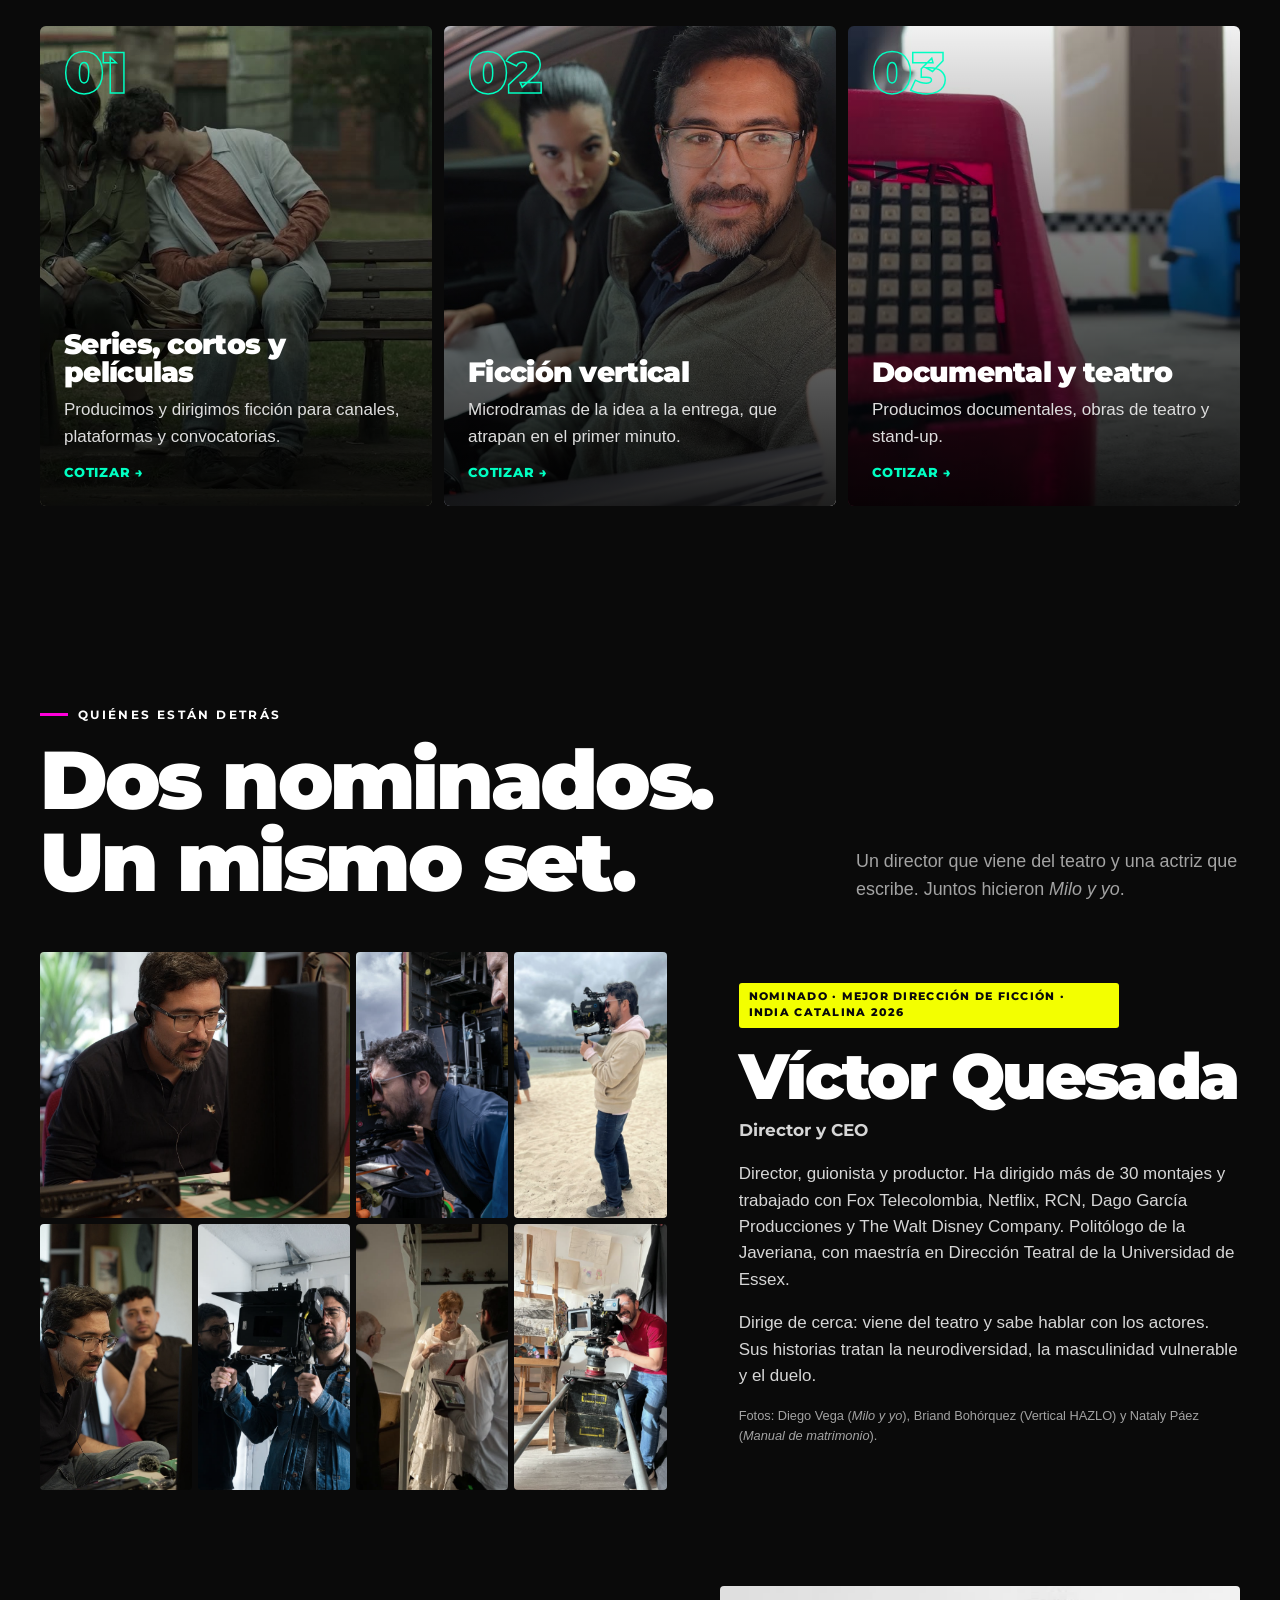
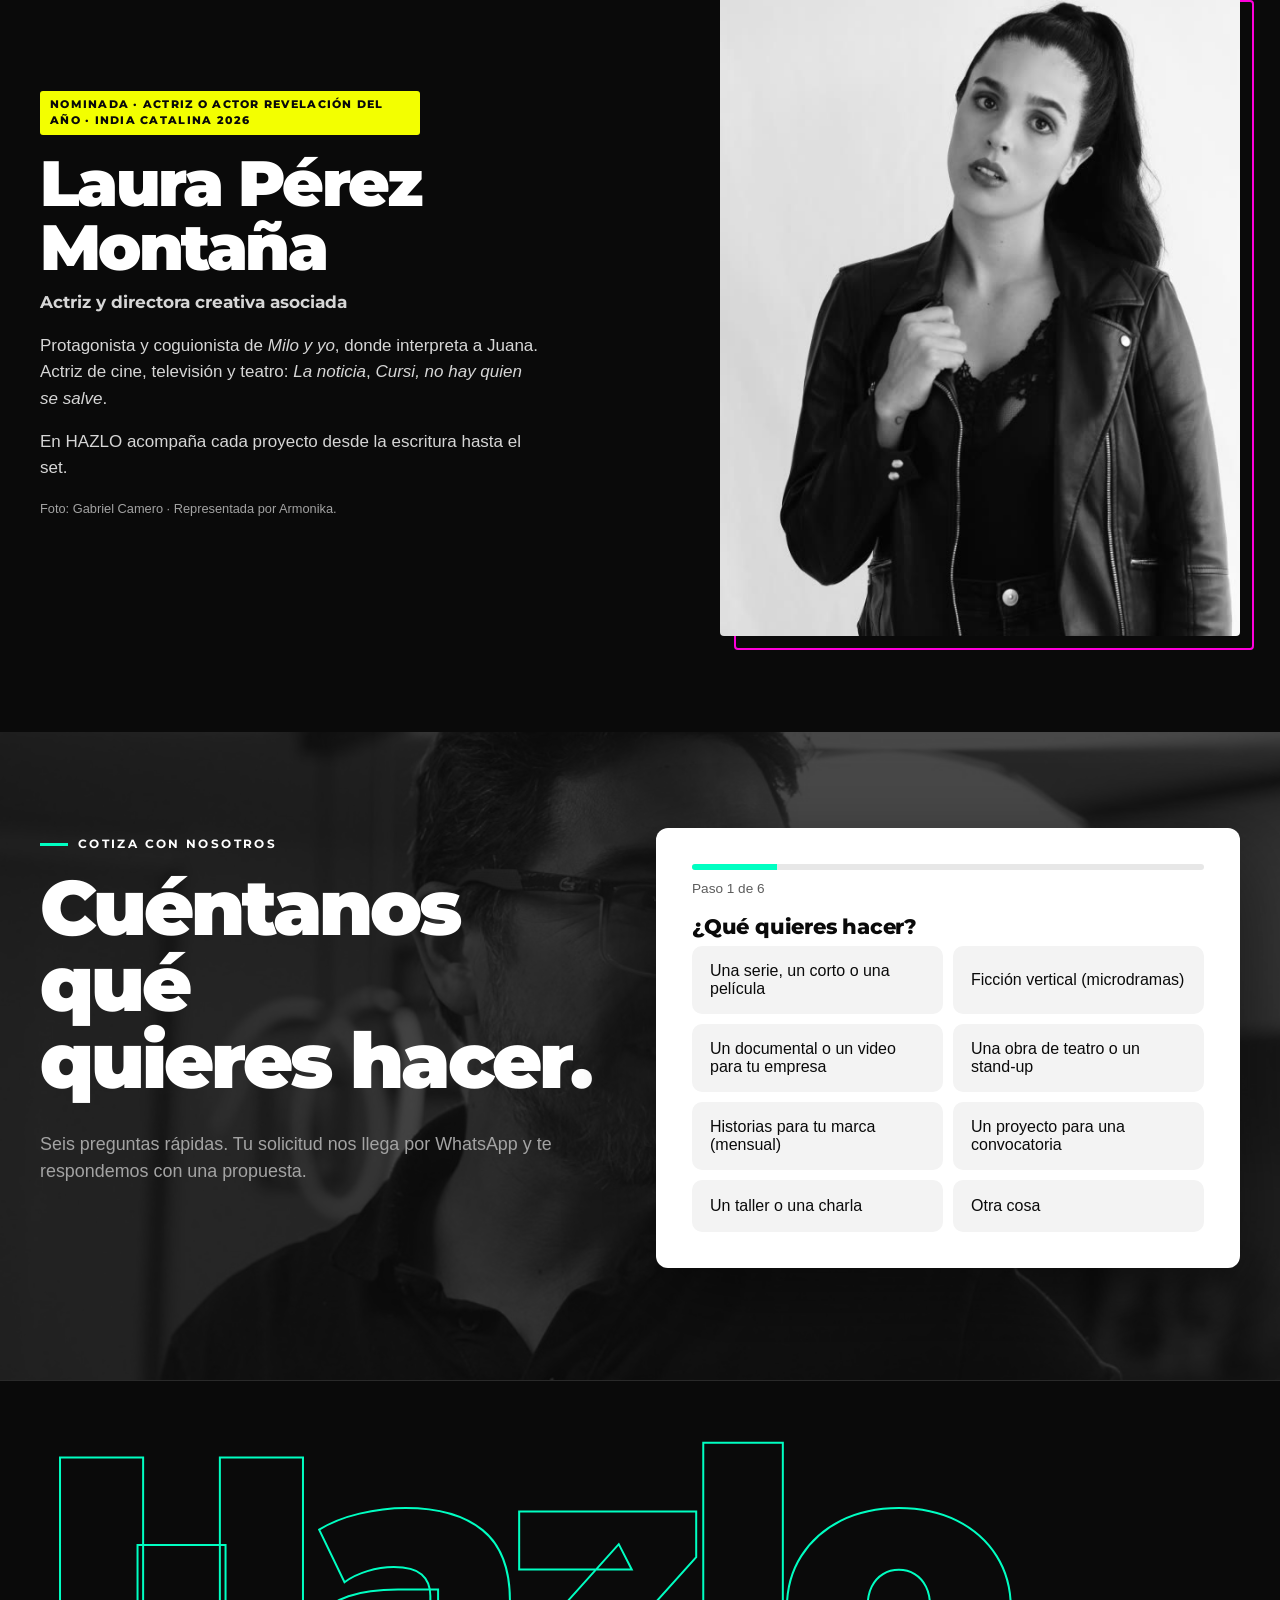
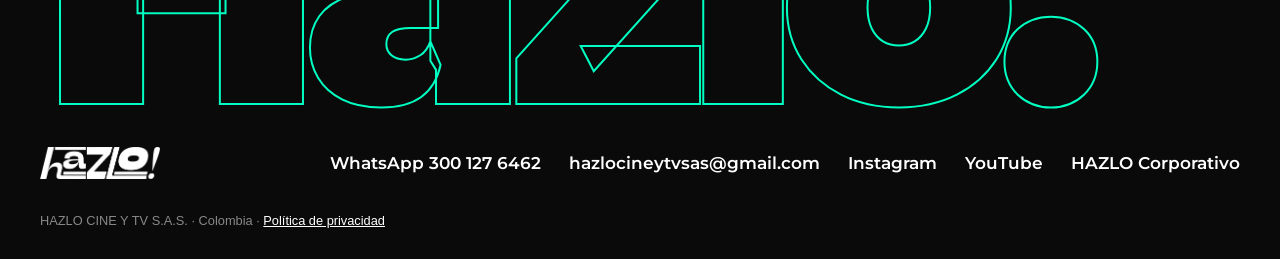
==== commit ee4b314c: "Título: Lo hacemos pasar. Sin sello de nominaciones arriba Co-Authored-By: Claude Opus 5.5 <noreply@" ====
--- a/index.html
+++ b/index.html
@@ -5,7 +5,7 @@
   <meta name="viewport" content="width=device-width, initial-scale=1">
   <title>HAZLO · Productora de cine y televisión</title>
   <meta name="description" content="HAZLO es una productora colombiana. Dirigimos ficción, verticales, documental y teatro. Milo y yo: tres nominaciones a los Premios India Catalina 2026.">
-  <meta property="og:title" content="HAZLO · Lo hacemos.">
+  <meta property="og:title" content="HAZLO · Lo hacemos pasar.">
   <meta property="og:description" content="Productora colombiana de cine y televisión. Cine que transforma. Historias que sanan.">
   <meta property="og:image" content="img/milo-banco.jpg">
   <meta name="theme-color" content="#0A0A0A">
@@ -44,8 +44,7 @@
   </div>
   <div class="grano" aria-hidden="true"></div>
   <div class="portada-contenido">
-    <a href="#respaldo" class="sello"><em>Milo y yo</em>: 3 nominaciones a los Premios India Catalina 2026</a>
-    <h1><span class="linea">Lo</span><span class="linea">hacemos.</span></h1>
+    <h1><span class="linea">Lo hacemos</span><span class="linea">pasar.</span></h1>
     <p class="portada-texto">Productora colombiana. Producimos y dirigimos ficción, verticales, documental y teatro, de la idea a la entrega: historias de personas reales, contadas como cine.</p>
     <div class="portada-botones">
       <a href="#cotiza" class="boton boton-principal">Cotiza con nosotros</a>
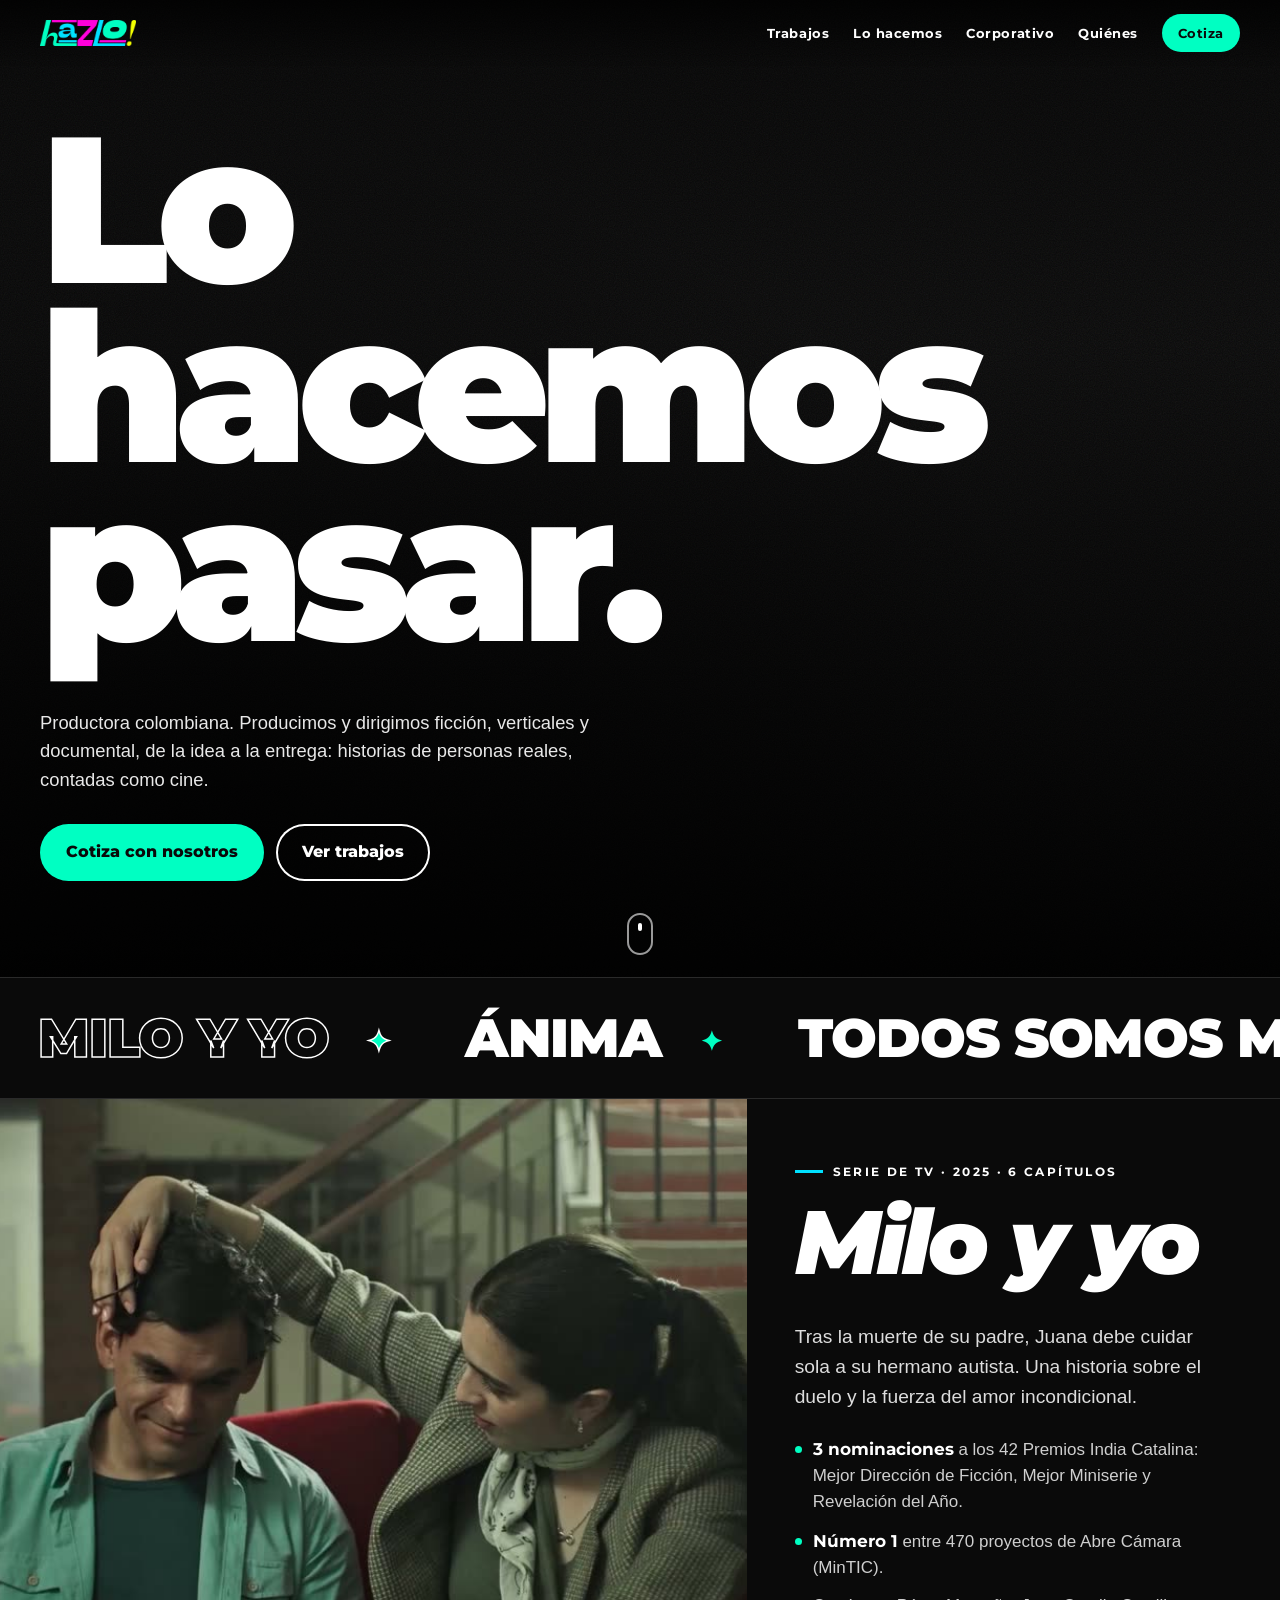
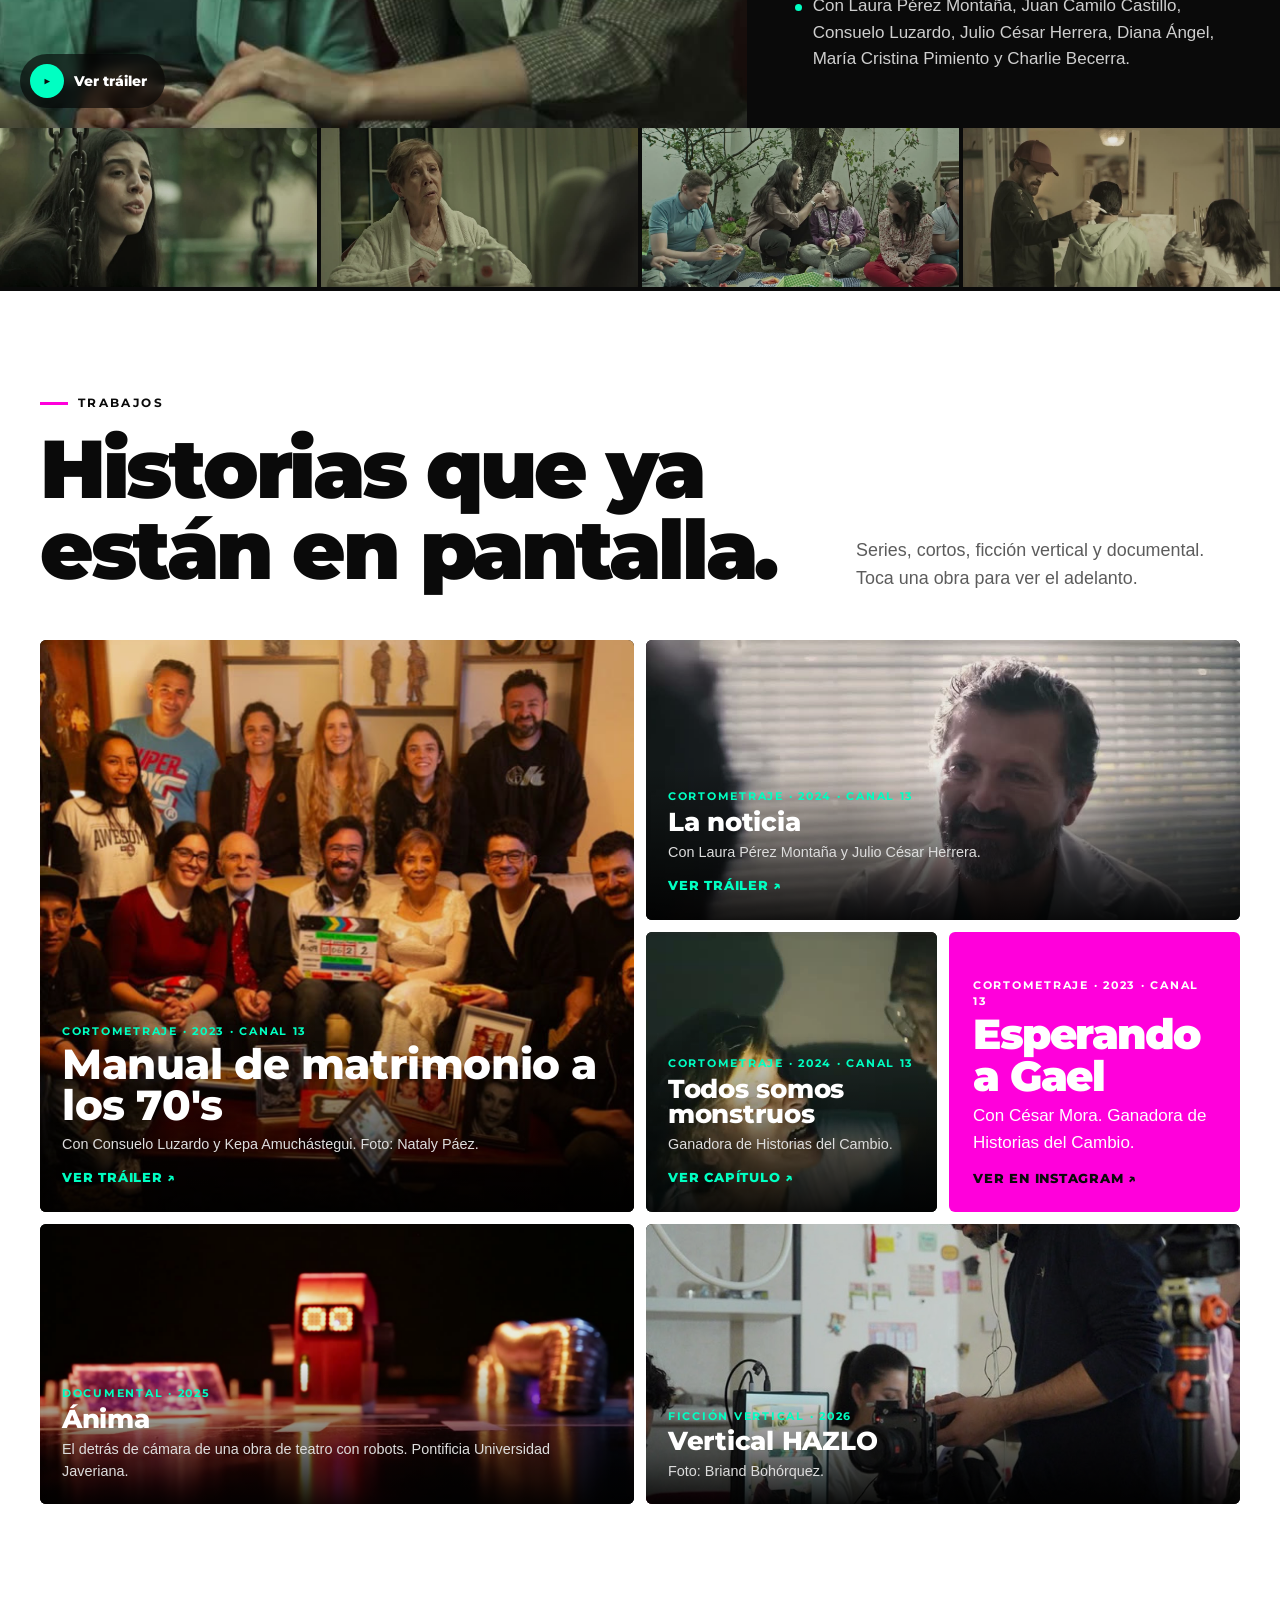
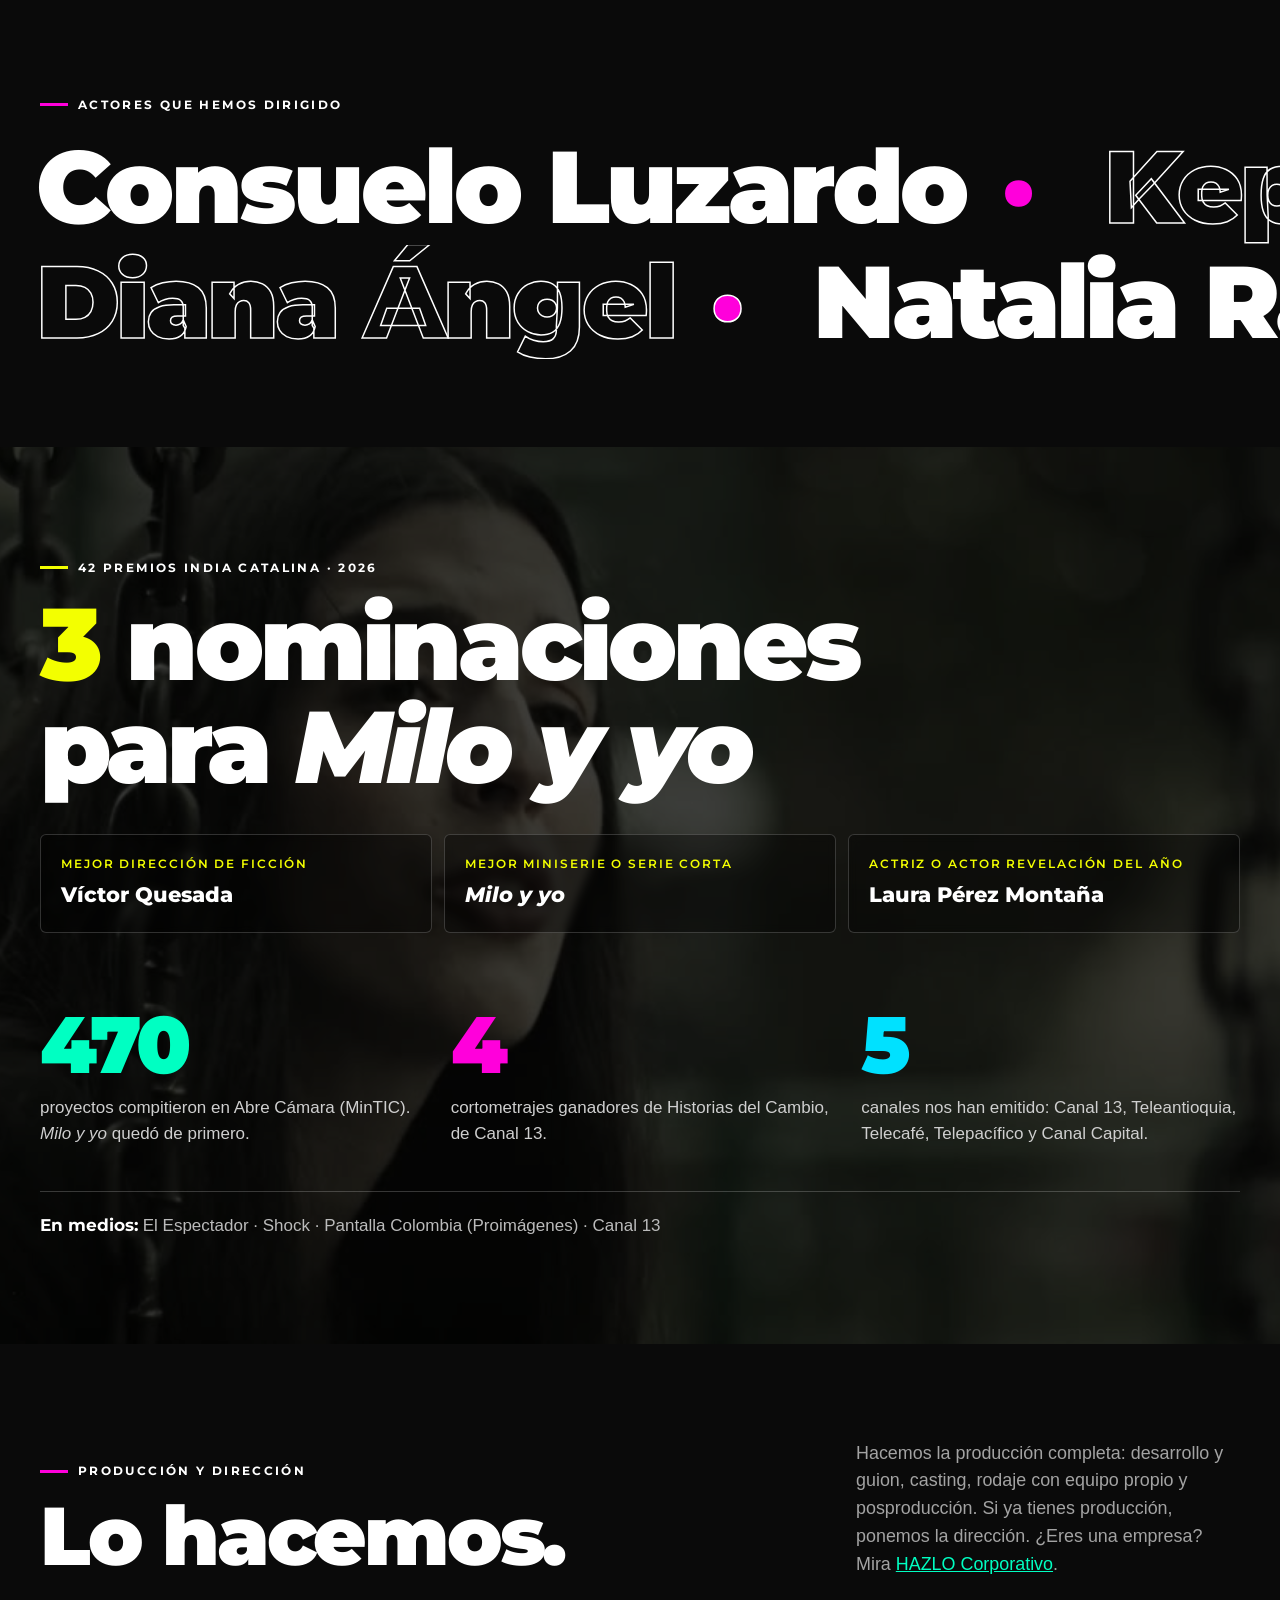
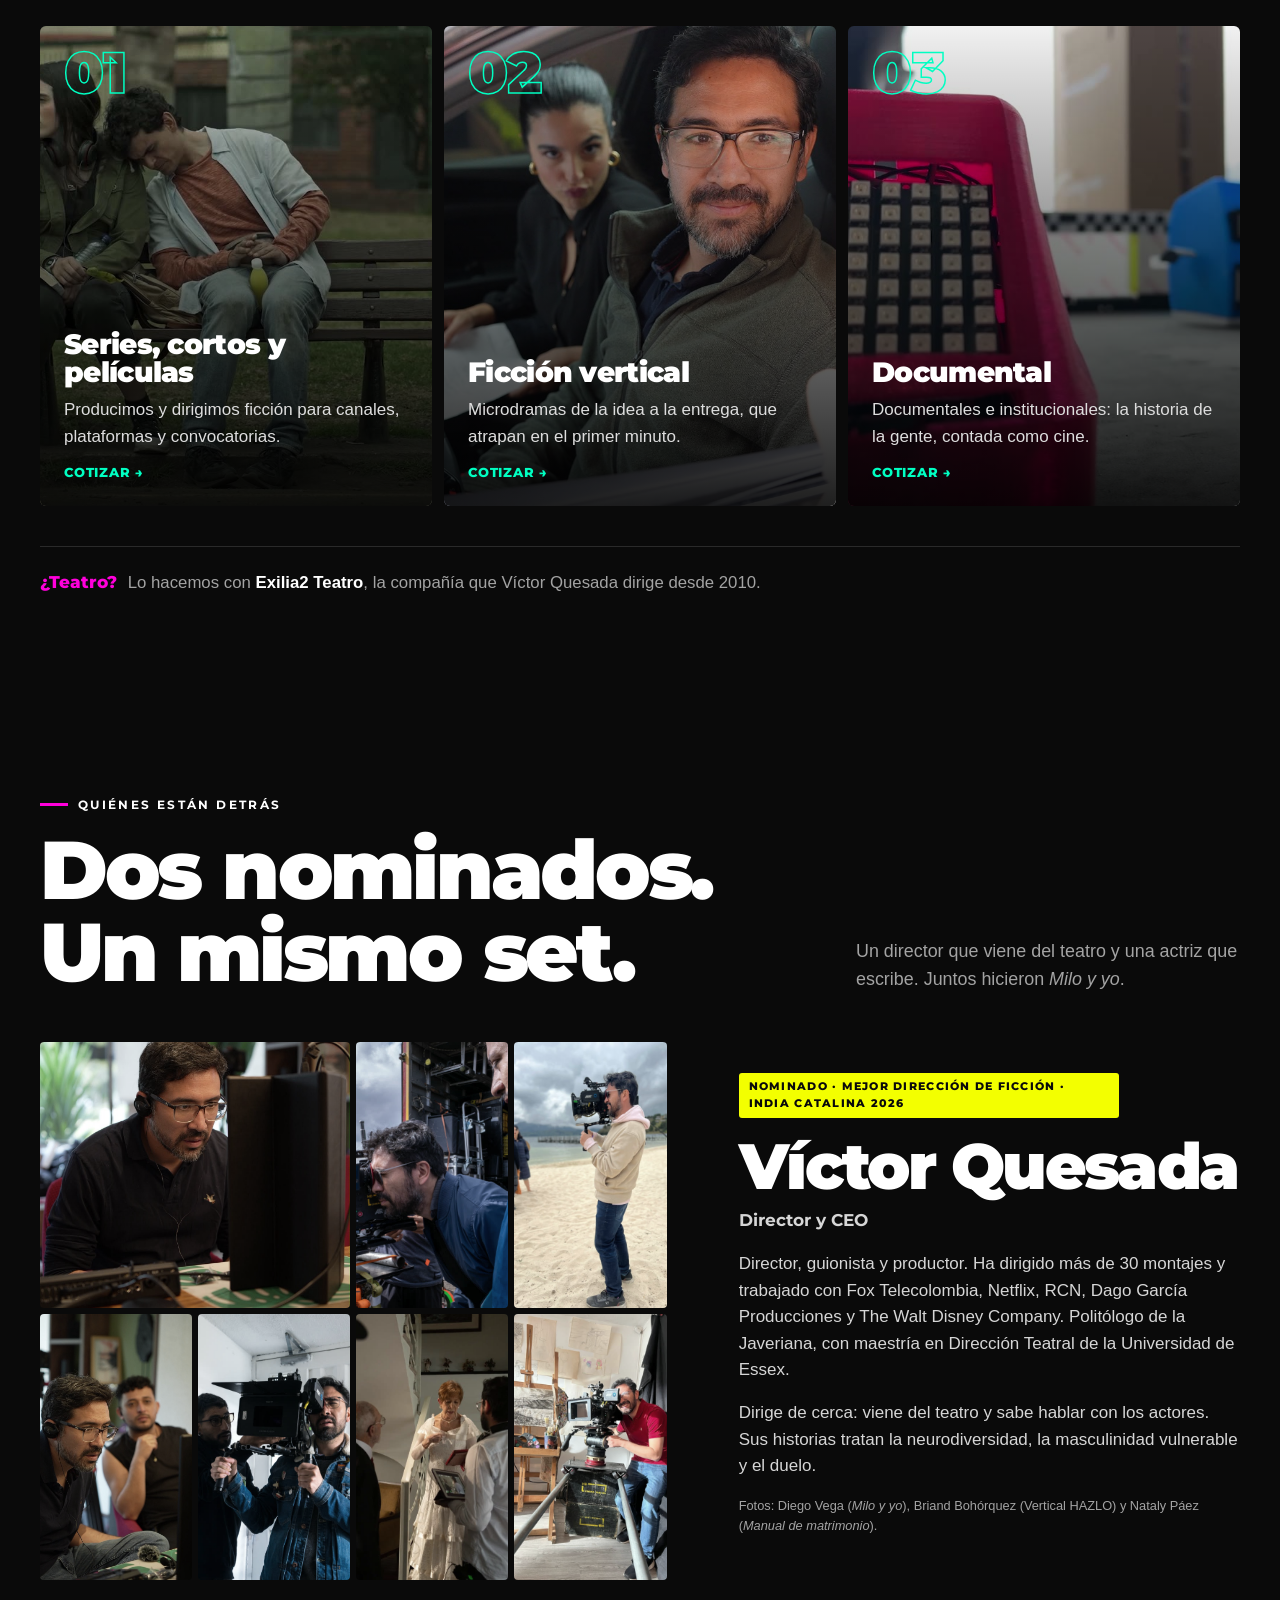
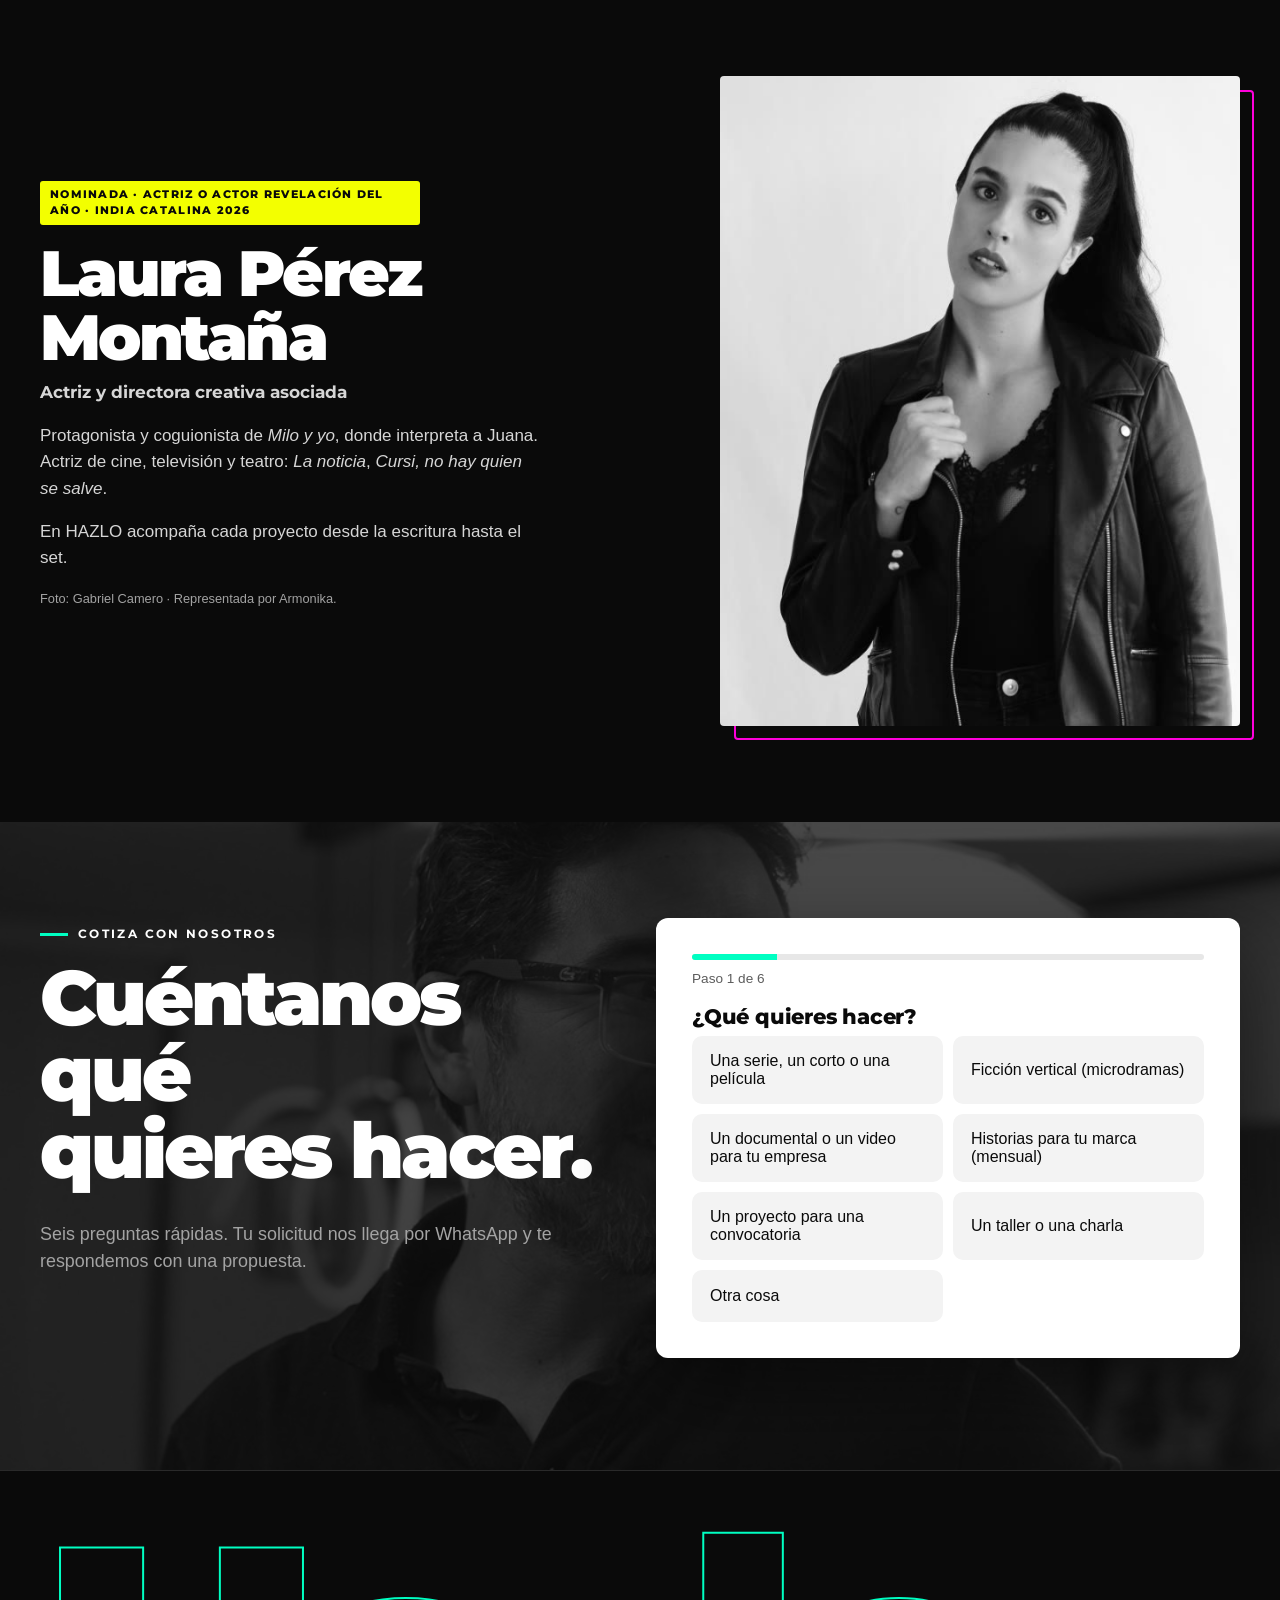
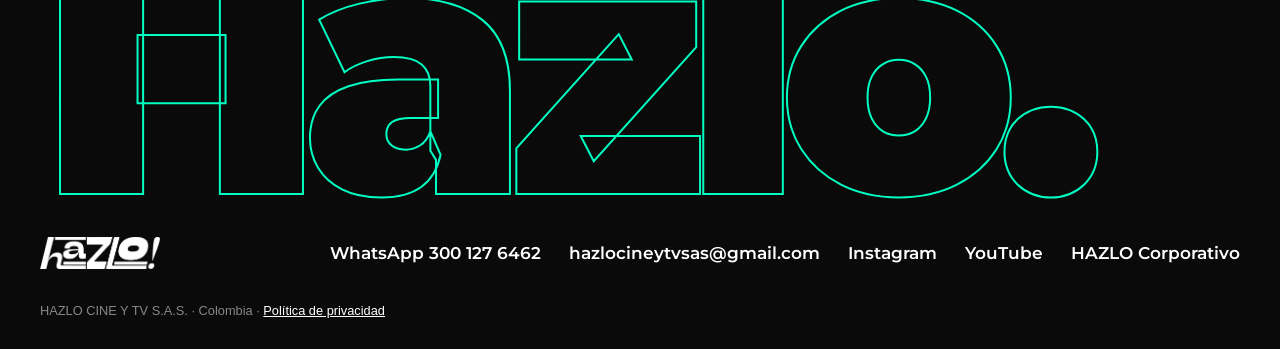
==== commit 5c5fc354: "HAZLO solo cine y TV: el teatro pasa a Exilia2 Co-Authored-By: Claude Opus 5.5 <noreply@anthropic.co" ====
--- a/index.html
+++ b/index.html
@@ -13,9 +13,9 @@
   <link rel="preconnect" href="https://fonts.googleapis.com">
   <link rel="preconnect" href="https://fonts.gstatic.com" crossorigin>
   <link href="https://fonts.googleapis.com/css2?family=Montserrat:ital,wght@0,500;0,600;0,700;0,800;0,900;1,800;1,900&display=swap" rel="stylesheet">
-  <link rel="stylesheet" href="estilos.css">
-  <script src="cotizador.js" defer></script>
-  <script src="efectos.js" defer></script>
+  <link rel="stylesheet" href="estilos.css?v=5">
+  <script src="cotizador.js?v=5" defer></script>
+  <script src="efectos.js?v=5" defer></script>
 </head>
 <body>
 
@@ -38,14 +38,14 @@
     <div style="background-image:url('img/milo-banco.jpg')"></div>
     <div style="background-image:url('img/set-2.jpg')"></div>
     <div style="background-image:url('img/manual-dirigiendo.jpg')"></div>
-    <div style="background-image:url('img/cursi.jpg')"></div>
+    <div style="background-image:url('img/noticia.jpg')"></div>
     <div style="background-image:url('img/anima.jpg')"></div>
     <div style="background-image:url('img/vertical-lab.jpg')"></div>
   </div>
   <div class="grano" aria-hidden="true"></div>
   <div class="portada-contenido">
     <h1><span class="linea">Lo hacemos</span><span class="linea">pasar.</span></h1>
-    <p class="portada-texto">Productora colombiana. Producimos y dirigimos ficción, verticales, documental y teatro, de la idea a la entrega: historias de personas reales, contadas como cine.</p>
+    <p class="portada-texto">Productora colombiana. Producimos y dirigimos ficción, verticales y documental, de la idea a la entrega: historias de personas reales, contadas como cine.</p>
     <div class="portada-botones">
       <a href="#cotiza" class="boton boton-principal">Cotiza con nosotros</a>
       <a href="#trabajos" class="boton boton-secundario">Ver trabajos</a>
@@ -57,8 +57,8 @@
 <!-- CINTA DE TÍTULOS -->
 <div class="cinta" aria-label="Algunos de nuestros trabajos">
   <div class="cinta-pista">
-    <span>Milo y yo</span><span>Ánima</span><span>Cursi</span><span>Incompleta</span><span>Todos somos monstruos</span><span>La noticia</span><span>Manual de matrimonio a los 70's</span><span>Esperando a Gael</span><span>Vertical HAZLO</span>
-    <span aria-hidden="true">Milo y yo</span><span aria-hidden="true">Ánima</span><span aria-hidden="true">Cursi</span><span aria-hidden="true">Incompleta</span><span aria-hidden="true">Todos somos monstruos</span><span aria-hidden="true">La noticia</span><span aria-hidden="true">Manual de matrimonio a los 70's</span><span aria-hidden="true">Esperando a Gael</span><span aria-hidden="true">Vertical HAZLO</span>
+    <span>Milo y yo</span><span>Ánima</span><span>Todos somos monstruos</span><span>La noticia</span><span>Manual de matrimonio a los 70's</span><span>Esperando a Gael</span><span>Vertical HAZLO</span>
+    <span aria-hidden="true">Milo y yo</span><span aria-hidden="true">Ánima</span><span aria-hidden="true">Todos somos monstruos</span><span aria-hidden="true">La noticia</span><span aria-hidden="true">Manual de matrimonio a los 70's</span><span aria-hidden="true">Esperando a Gael</span><span aria-hidden="true">Vertical HAZLO</span>
   </div>
 </div>
 
@@ -94,7 +94,7 @@
         <p class="etiqueta">Trabajos</p>
         <h2 class="revelar">Historias que ya<br>están en pantalla.</h2>
       </div>
-      <p class="intro revelar">Series, cortos, documental y teatro. Toca una obra para ver el adelanto.</p>
+      <p class="intro revelar">Series, cortos, ficción vertical y documental. Toca una obra para ver el adelanto.</p>
     </div>
 
     <div class="rejilla">
@@ -120,16 +120,8 @@
         <div class="obra-info"><p class="obra-tipo">Documental · 2025</p><h3>Ánima</h3><p>El detrás de cámara de una obra de teatro con robots. Pontificia Universidad Javeriana.</p></div>
       </div>
       <div class="obra revelar">
-        <img src="img/cursi.jpg" alt="Elenco de Cursi en escena" loading="lazy" width="1200" height="675">
-        <div class="obra-info"><p class="obra-tipo">Teatro · 2023 · Teatro Nacional</p><h3>Cursi, no hay quien se salve</h3><p>Foto: Umbaarts y Jhoan Espinoza.</p></div>
-      </div>
-      <div class="obra revelar">
         <img src="img/vl-13.jpg" alt="Rodaje del Vertical HAZLO" loading="lazy" width="750" height="1000">
         <div class="obra-info"><p class="obra-tipo">Ficción vertical · 2026</p><h3>Vertical HAZLO</h3><p>Foto: Briand Bohórquez.</p></div>
-      </div>
-      <div class="obra revelar">
-        <img src="img/incompleta.jpg" alt="Público de pie en el estreno de Incompleta" loading="lazy" width="1400" height="934">
-        <div class="obra-info"><p class="obra-tipo">Teatro · 2026 · Miami</p><h3>Incompleta</h3><p>Con Paula Arcila. Estreno con sala llena en la Sala Catarsis del Teatro Trail.</p></div>
       </div>
     </div>
   </div>
@@ -185,8 +177,9 @@
     <div class="servicios">
       <a href="#cotiza" class="servicio revelar" style="--img:url('img/milo-banco.jpg')"><span class="servicio-num">01</span><h3>Series, cortos y películas</h3><p>Producimos y dirigimos ficción para canales, plataformas y convocatorias.</p><span class="ver">Cotizar →</span></a>
       <a href="#cotiza" class="servicio revelar" style="--img:url('img/vl-04.jpg')"><span class="servicio-num">02</span><h3>Ficción vertical</h3><p>Microdramas de la idea a la entrega, que atrapan en el primer minuto.</p><span class="ver">Cotizar →</span></a>
-      <a href="#cotiza" class="servicio revelar" style="--img:url('img/anima-robot.jpg')"><span class="servicio-num">03</span><h3>Documental y teatro</h3><p>Producimos documentales, obras de teatro y stand-up.</p><span class="ver">Cotizar →</span></a>
-    </div>
+      <a href="#cotiza" class="servicio revelar" style="--img:url('img/anima-robot.jpg')"><span class="servicio-num">03</span><h3>Documental</h3><p>Documentales e institucionales: la historia de la gente, contada como cine.</p><span class="ver">Cotizar →</span></a>
+    </div>
+    <p class="teatro-nota revelar"><span>¿Teatro?</span> Lo hacemos con <strong>Exilia2 Teatro</strong>, la compañía que Víctor Quesada dirige desde 2010.</p>
   </div>
 </section>
 
@@ -257,7 +250,6 @@
           <button type="button" class="opcion" data-valor="una serie, un corto o una película">Una serie, un corto o una película</button>
           <button type="button" class="opcion" data-valor="ficción vertical (microdramas)">Ficción vertical (microdramas)</button>
           <button type="button" class="opcion" data-valor="un documental o un video para mi empresa">Un documental o un video para tu empresa</button>
-          <button type="button" class="opcion" data-valor="una obra de teatro o un stand-up">Una obra de teatro o un stand-up</button>
           <button type="button" class="opcion" data-valor="historias para mi marca (contenido mensual)">Historias para tu marca (mensual)</button>
           <button type="button" class="opcion" data-valor="un proyecto para una convocatoria">Un proyecto para una convocatoria</button>
           <button type="button" class="opcion" data-valor="un taller o una charla para mi equipo">Un taller o una charla</button>
--- a/estilos.css
+++ b/estilos.css
@@ -410,3 +410,12 @@
 .corp-portada h1 { font-size: clamp(3rem, 11vw, 8rem); font-weight: 900; letter-spacing: -.05em; line-height: .9; margin-bottom: .3em; }
 .corp-cierre { background: var(--negro); text-align: left; }
 .corp-cierre p:last-child { display: flex; flex-wrap: wrap; gap: 12px; margin-top: 28px; }
+
+/* Trabajos: seis obras */
+@media (min-width: 1000px) {
+  .rejilla { grid-template-areas: "a a b b" "a a c d" "e e f f"; }
+}
+/* Nota de teatro hacia Exilia2 */
+.teatro-nota { margin: 40px 0 0; padding: 22px 0 0; border-top: 1px solid var(--linea-oscuro); color: var(--gris-claro); font-size: 1.05rem; }
+.teatro-nota span { font-family: var(--titulos); font-weight: 800; color: var(--fucsia); margin-right: 6px; }
+.teatro-nota strong { color: #fff; }
